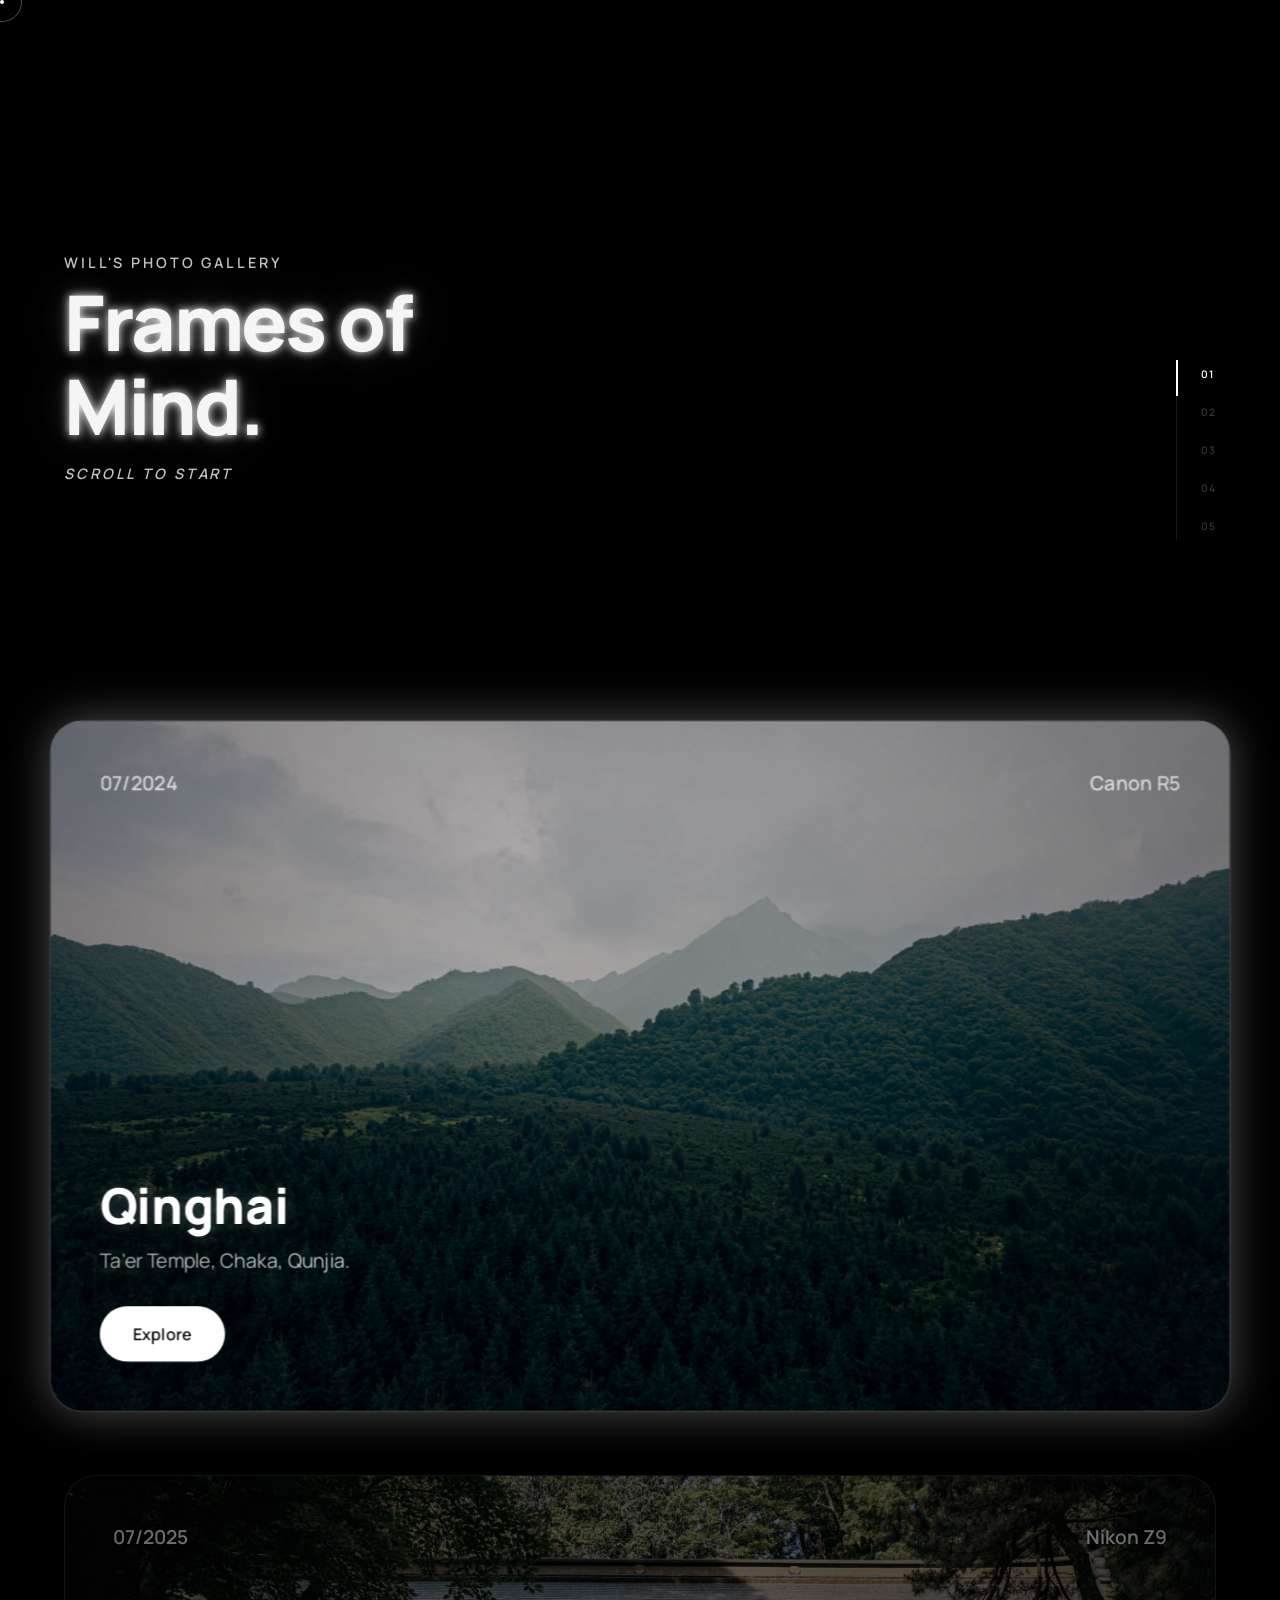
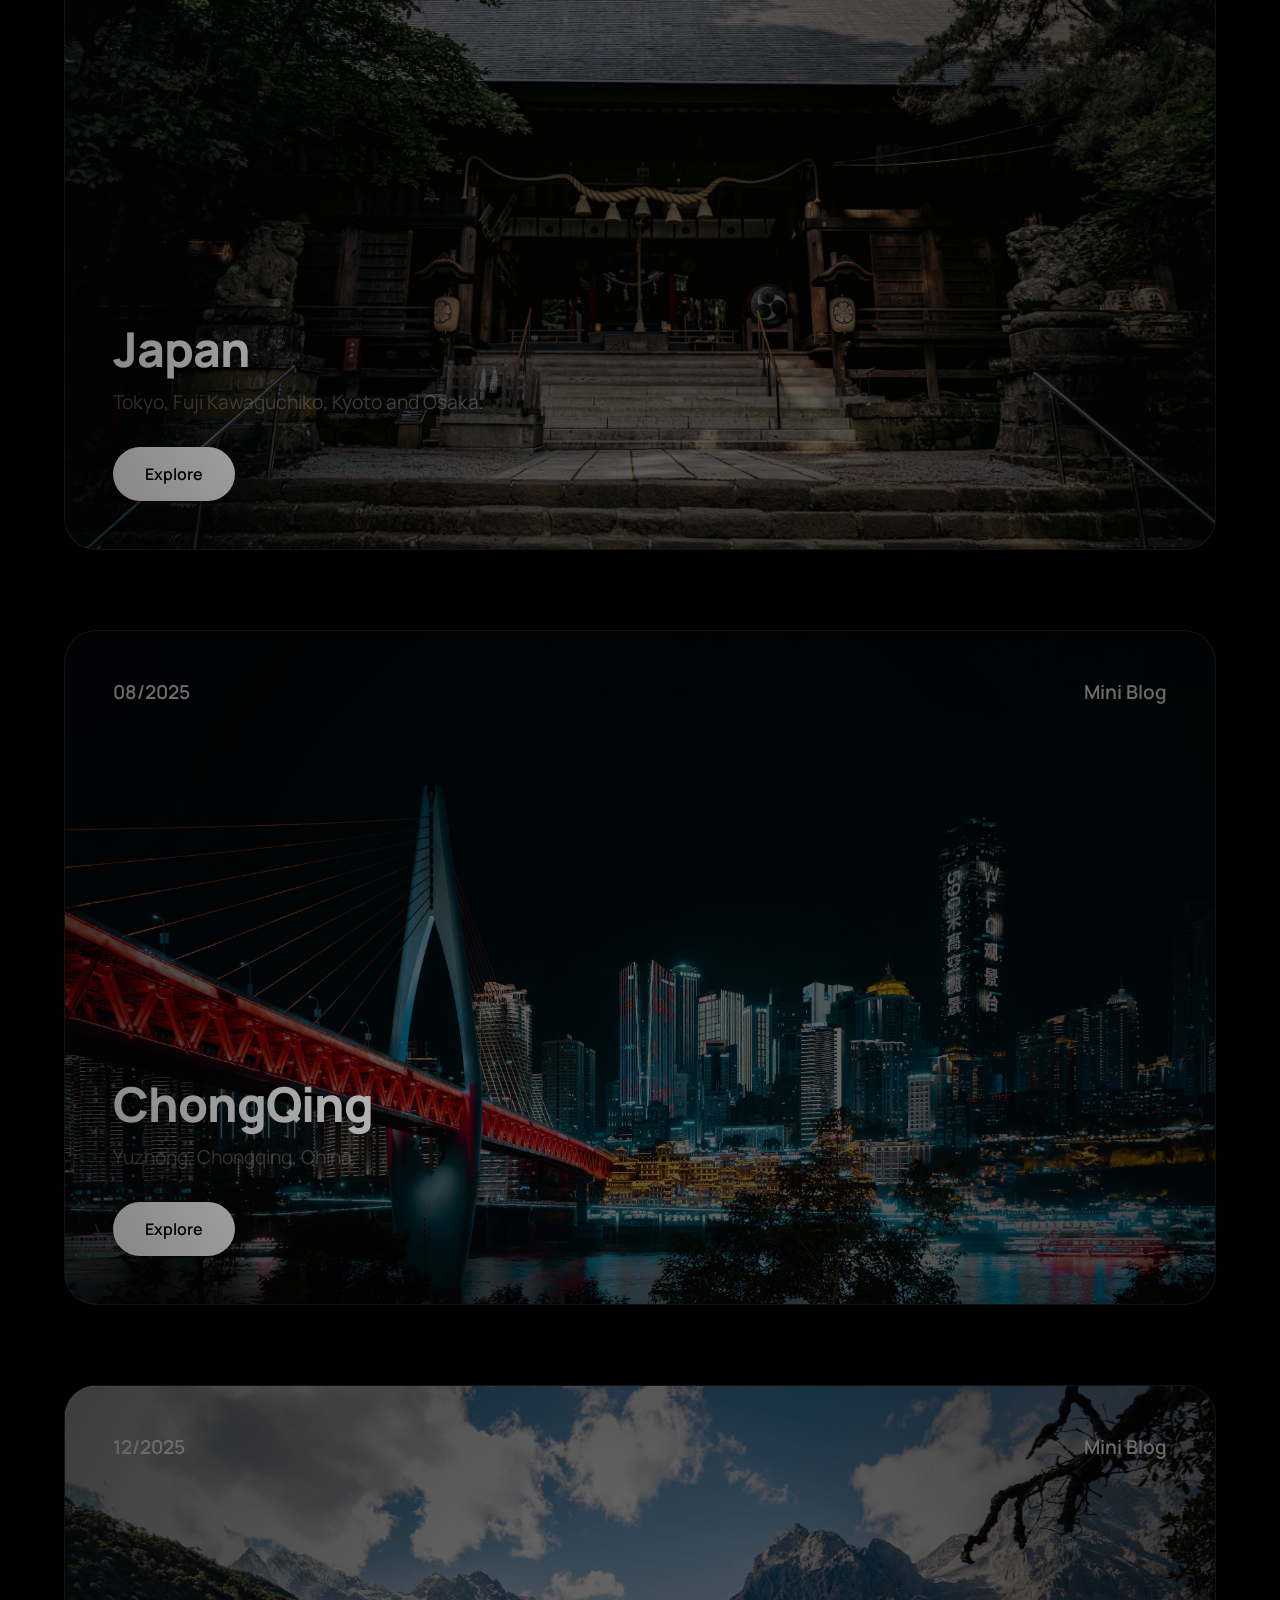
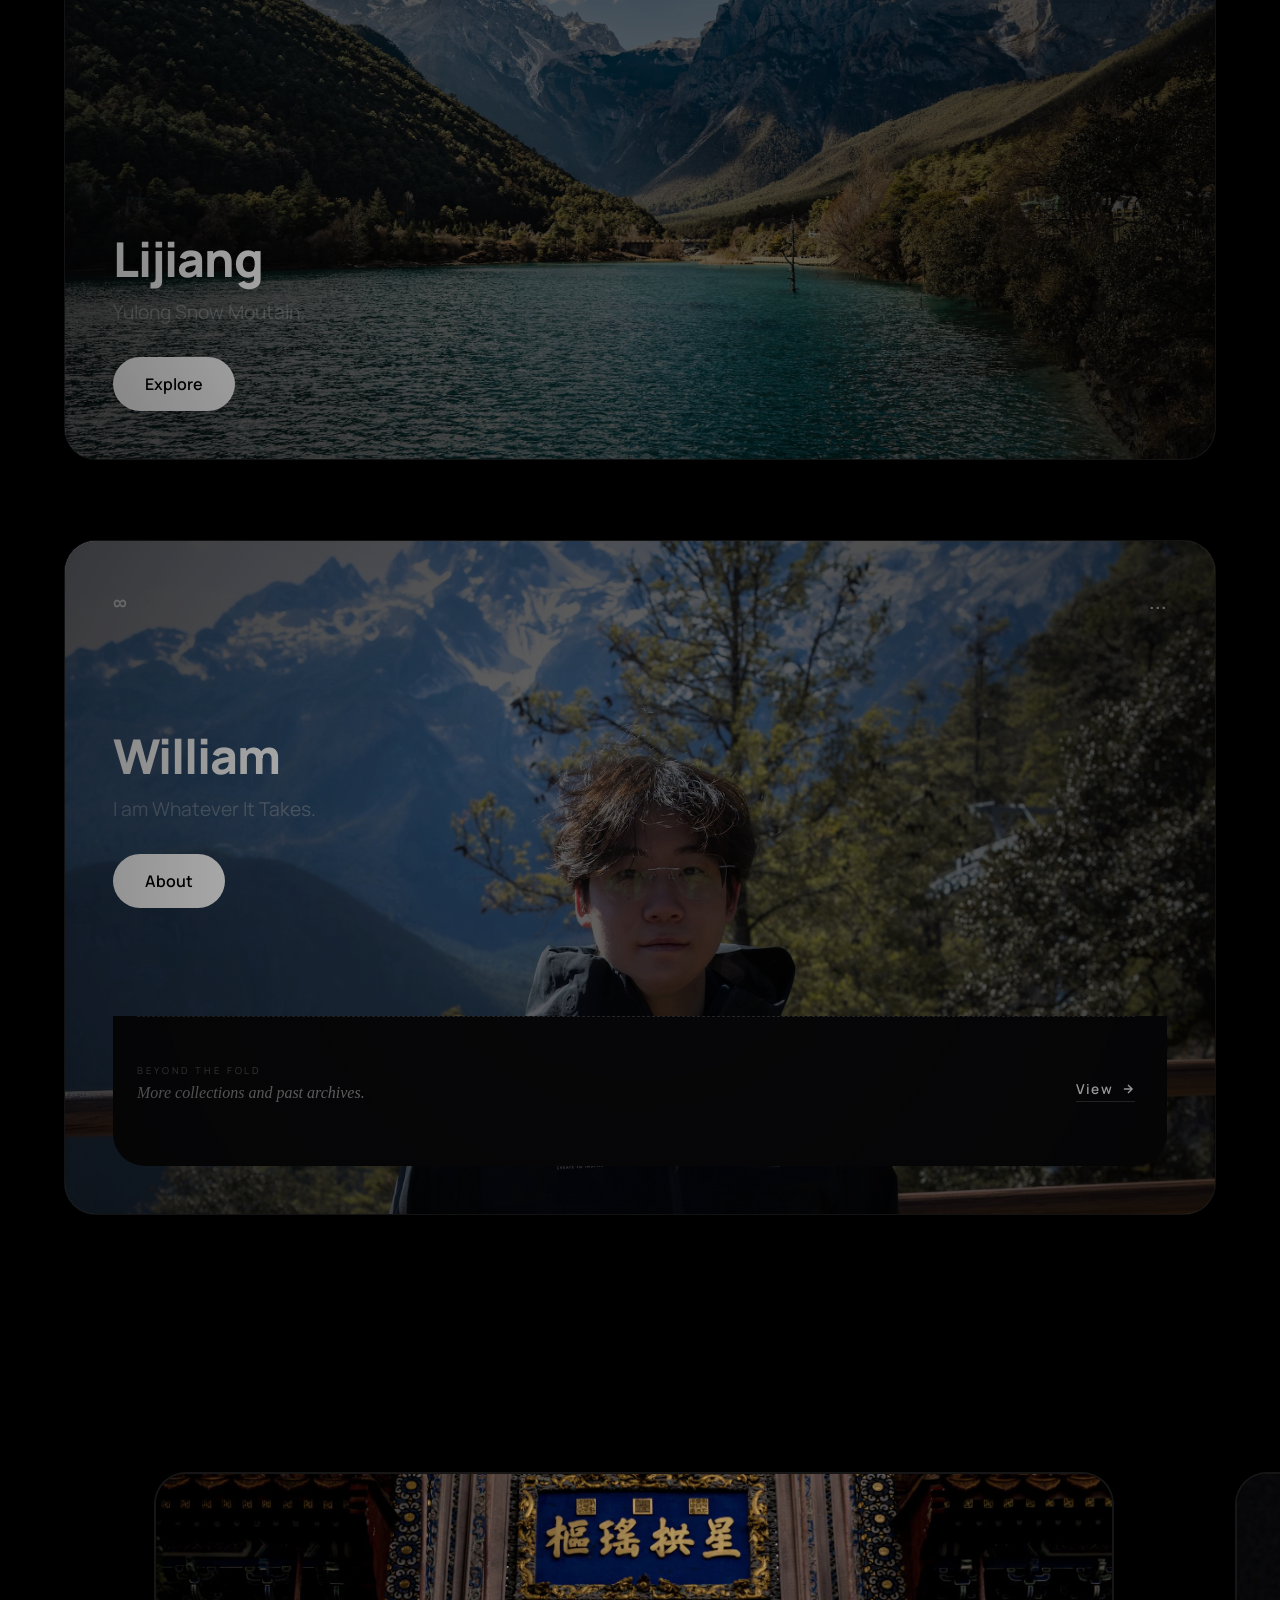
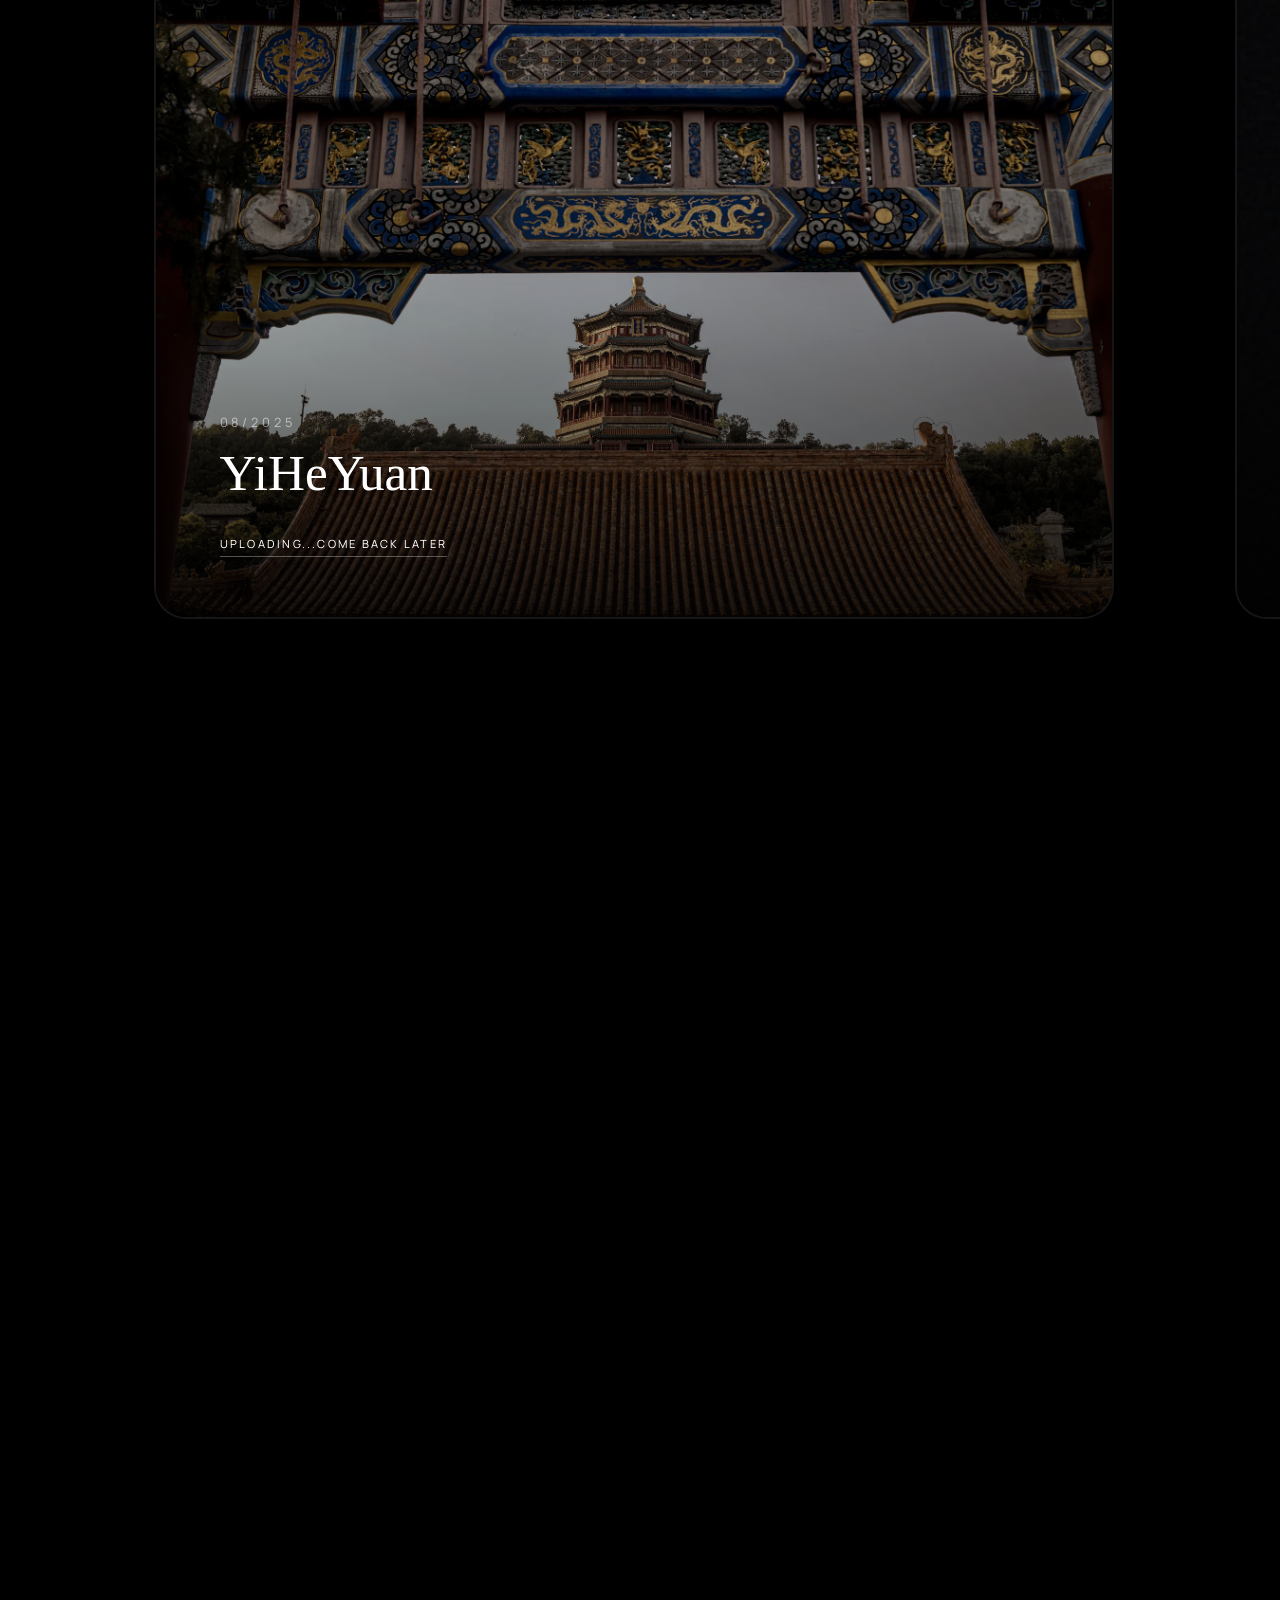
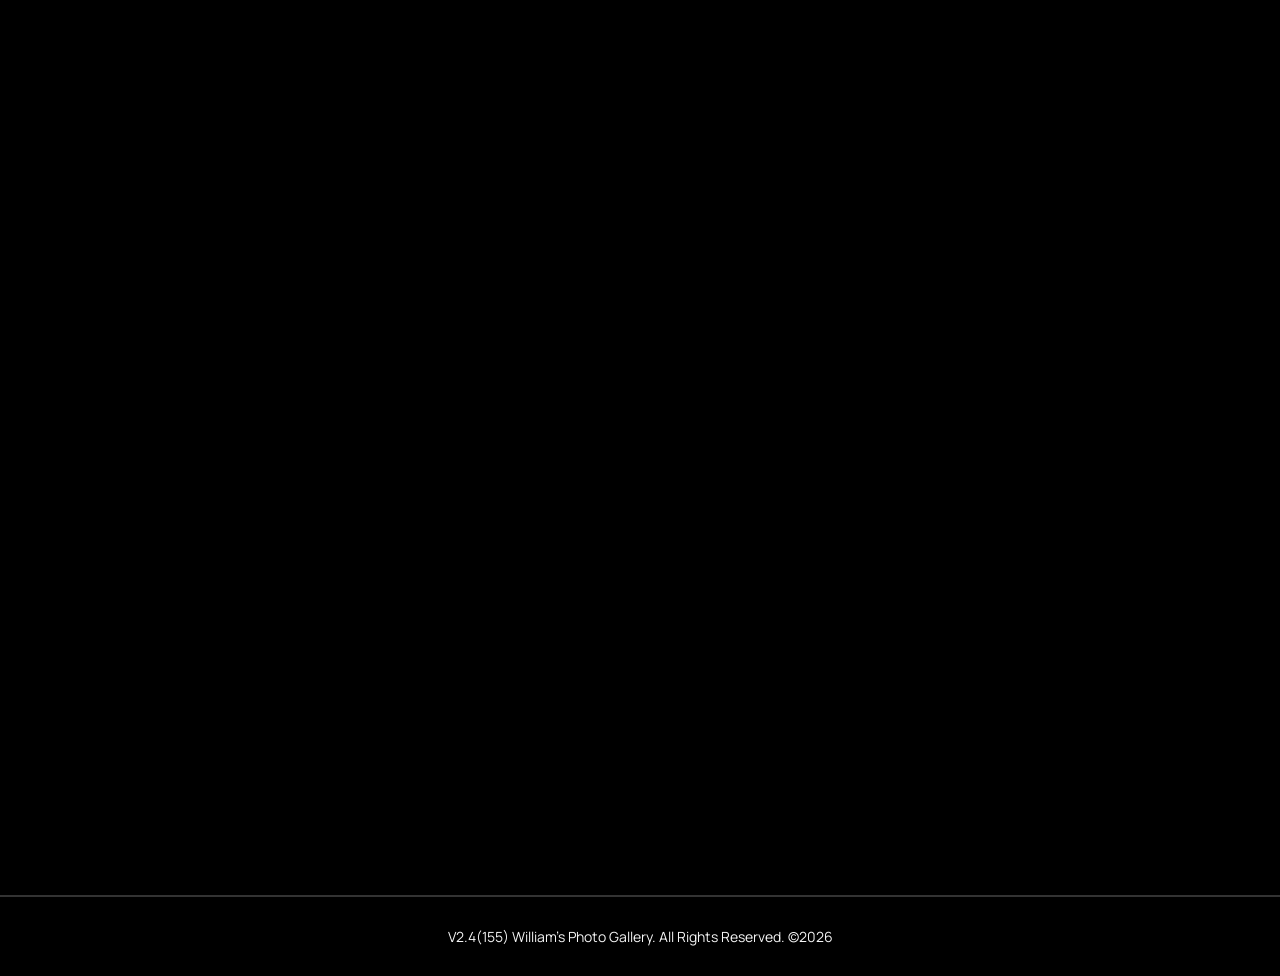
==== index.html @ 959c8edc "bdg" ====
<!DOCTYPE html>
<html lang="en">
<head>
    <meta charset="UTF-8">
    <meta name="viewport" content="width=device-width, initial-scale=1.0">
    <title>William's Gallery</title>
    <link href="https://fonts.googleapis.com/css2?family=Manrope:wght@400;600;800&display=swap" rel="stylesheet">
    <link rel="stylesheet" href="style.css?v=1058">
    <link rel="icon" type="image/png" href="images/favicon.png">
    
    <style>
        /* 默认隐藏幕布，防止老访客看到它闪烁 */
        #loading-overlay { display: none; }
        /* 只有首次访问，才显示幕布并锁定滚动 */
        html.first-visit #loading-overlay { display: flex; }
        html.first-visit body { overflow: hidden; }
    </style>
    <script>
        // 在任何像素渲染前执行
        if (!sessionStorage.getItem('introPlayed')) {
            document.documentElement.classList.add('first-visit');
        }
    </script>
</head>
<body>
    
    <nav class="scroll-compass">
        <div class="compass-line-track">
            <div class="compass-active-bar" id="compass-bar"></div>
        </div>
        <ul class="compass-steps">
            <li class="step-item is-active" data-index="0">01</li>
            <li class="step-item" data-index="1">02</li>
            <li class="step-item" data-index="2">03</li>
            <li class="step-item" data-index="3">04</li>
            <li class="step-item" data-index="4">05</li>
        </ul>
    </nav>

    <div class="cursor-dot" id="cursor-dot"></div>
    <div class="cursor-viewfinder" id="cursor-viewfinder"></div>

    <div class="loading-overlay" id="loading-overlay">
        <div class="loading-text">
            WILL'S PHOTO GALLERY<br>
            <span class="italic-sub">LOADING IMAGINATION</span>
        </div>
    </div>

    <div class="container">
        <header class="hero">
            <p class="tag">Will's Photo Gallery</p>
            <h1>Frames of<br>Mind.</h1>
            <p class="tag1">Scroll To Start</p>
        </header>

        <div class="projects-stack">
            <article class="project-card card-1">
                <div class="card-header">
                    <span class="card-year">07/2024</span>
                    <span class="card-year">Canon R5</span>
                </div>
                <div class="card-content">
                    <h2>Qinghai</h2>
                    <p>Ta'er Temple, Chaka, Qunjia.</p>
                    <a href="qinghai.html" class="btn-view">Explore</a>
                </div>
            </article>

            <article class="project-card card-2">
                <div class="card-header">
                    <span class="card-year">07/2025</span>
                    <span class="card-year">Nikon Z9</span>
                </div>
                <div class="card-content">
                    <h2>Japan</h2>
                    <p>Tokyo, Fuji Kawaguchiko, Kyoto and Osaka.</p>
                    <a href="japan.html" class="btn-view">Explore</a>
                </div>
            </article>

            <article class="project-card card-3">
                <div class="card-header">
                    <span class="card-year">08/2025</span>
                    <span class="card-year">Mini Blog</span>
                </div>
                <div class="card-content">
                    <h2>ChongQing</h2>
                    <p>Yuzhong, Chongqing, China.</p>
                    <a href="chongqing.html" class="btn-view">Explore</a>
                </div>
            </article>

            <article class="project-card card-4">
                <div class="card-header">
                    <span class="card-year">12/2025</span>
                    <span class="card-year">Mini Blog</span>
                </div>
                <div class="card-content">
                    <h2>Lijiang</h2>
                    <p>Yulong Snow Moutain.</p>
                    <a href="yulong.html" class="btn-view">Explore</a>
                </div>
            </article>

            <article class="project-card card-5">
                <div class="card-header">
                    <span class="card-year">∞</span>
                    <span class="card-year">...</span>
                </div>
                <div class="card-content">
                    <h2>William</h2>
                    <p>I am Whatever It Takes.</p>
                    <a href="about.html" class="btn-view">About</a>
                </div>
                <div class="archive-stub">
                    <div class="stub-divider"></div>
                    <div class="stub-body">
                        <div class="stub-info">
                            <span class="stub-tag">BEYOND THE FOLD</span>
                            <p class="stub-text">More collections and past archives.</p>
                        </div>
                             <a href="#horizontal-trigger" 
   class="stub-button" 
   onclick="document.getElementById('horizontal-trigger').scrollIntoView({ behavior: 'smooth' }); return false;">
    View 
    <svg viewBox="0 0 24 24" class="stub-arrow"><path d="M5 12h14m-7-7 7 7-7 7"/></svg>
</a>
                    </div>
                </div>
            </article>






            
        </div>
    </div>


<section class="horizontal-pivot" id="horizontal-trigger">
    <div class="h-sticky-box">
        <div class="h-track" id="h-track">
            <div class="h-item">
    <img src="images/yihe.webp" loading="lazy">
    
    <div class="h-overlay">
        <div class="h-info">
            <p class="h-tag">08/2025</p>
            <h3>YiHeYuan</h3>
            <span class="h-btn">Uploading...Come Back later</span>
        </div>
    </div>
</div>




            
            <div class="h-item">
    <img src="images/con1.webp" loading="lazy">
    
    <div class="h-overlay">
        <div class="h-info">
            <p class="h-tag">Stay Tuned Summer 2026</p>
            <h3>XinJiang</h3>
            <span class="h-btn">To be Continued</span>
        </div>
    </div>
</div>





            </div>
    </div>
</section>
    <footer>
        <p>V2.4(155) William's Photo Gallery. All Rights Reserved. &copy;2026</p>
    </footer>

    <script>
        /**
         * 1. 开屏揭幕逻辑
         */
        function revealGallery() {
            // 只有首次访问才执行揭幕动画
            if (document.documentElement.classList.contains('first-visit')) {
                sessionStorage.setItem('introPlayed', 'true');
                document.documentElement.classList.remove('first-visit');
                
                const overlay = document.getElementById('loading-overlay');
                if (overlay) {
                    overlay.style.opacity = '0';
                    setTimeout(() => {
                        overlay.remove(); // 物理删除，防止遮挡
                    }, 1200);
                }
            }
        }

        window.addEventListener('load', revealGallery);
        setTimeout(revealGallery, 3500); // 保底

        /**
         * 2. 核心滑动逻辑 (卡片激活 + 罗盘同步)
         */
        const cards = document.querySelectorAll('.project-card');
        let ticking = false;

        function updateActiveCard() {
            const triggerLine = window.innerHeight * 0.83; 
            let activeIndex = -1;

            cards.forEach((card, i) => {
                const rect = card.getBoundingClientRect();
                if (rect.top < triggerLine) {
                    activeIndex = i;
                }
            });

            // 更新卡片状态
            cards.forEach((card, index) => {
                if (index === activeIndex) {
                    card.classList.add('is-active');
                } else {
                    card.classList.remove('is-active');
                }
            });

            // 更新罗盘状态
            const bar = document.getElementById('compass-bar');
            const steps = document.querySelectorAll('.step-item');
            if (bar && activeIndex !== -1) {
                bar.style.transform = `translateY(${activeIndex * 36}px)`;
                steps.forEach((step, i) => {
                    step.classList.toggle('is-active', i === activeIndex);
                });
            }
        }

        window.addEventListener('scroll', () => {
            if (!ticking) {
                window.requestAnimationFrame(() => {
                    updateActiveCard();
                    ticking = false;
                });
                ticking = true;
            }
        });

        // 初始执行一次
        updateActiveCard();

        /**
         * 3. 取景器光标阻尼逻辑
         */
        const dot = document.getElementById('cursor-dot');
        const viewfinder = document.getElementById('cursor-viewfinder');
        let mouseX = 0, mouseY = 0;
        let dotX = 0, dotY = 0;
        let vX = 0, vY = 0;

        window.addEventListener('mousemove', (e) => {
            mouseX = e.clientX;
            mouseY = e.clientY;

            const target = e.target;
            const isHover = target.closest('a') || target.closest('button') || target.closest('.project-card');
            viewfinder.classList.toggle('is-hovering', !!isHover);
        });

        function animateCursor() {
            dotX += (mouseX - dotX) * 0.2;
            dotY += (mouseY - dotY) * 0.2;
            dot.style.transform = `translate(${dotX}px, ${dotY}px)`;

            vX += (mouseX - vX) * 0.1;
            vY += (mouseY - vY) * 0.1;
            viewfinder.style.transform = `translate(${vX}px, ${vY}px) translate(-50%, -50%)`;

            requestAnimationFrame(animateCursor);
        }
        animateCursor();
    </script>
    <script>
const track = document.getElementById('h-track');
const trigger = document.getElementById('horizontal-trigger');

// ==========================================
// 1. 电脑端：力学分流 (0.8 阻尼)
// ==========================================
window.addEventListener('wheel', (e) => {
    // 自动检测意图：如果用户已经在横划触控板，JS 不干预
    if (Math.abs(e.deltaX) > Math.abs(e.deltaY)) return;

    const rect = trigger.getBoundingClientRect();
    // 只有当横滚区进入视口顶端时才开始接管
    if (rect.top <= 0 && rect.bottom >= window.innerHeight) {
        
        const isAtEnd = track.scrollLeft + track.clientWidth >= track.scrollWidth - 10;
        const isAtStart = track.scrollLeft <= 10;

        if ((e.deltaY > 0 && !isAtEnd) || (e.deltaY < 0 && !isAtStart)) {
            // 🔒 锁死垂直，借力横移
            e.preventDefault();
            track.scrollLeft += e.deltaY * 0.8;
        }
    }
}, { passive: false });

// ==========================================
// 2. 手机端：青海 Delta 逻辑 (1:1 增量)
// ==========================================
let startY = 0;

window.addEventListener('touchstart', (e) => {
    // 只要在这一屏触摸，就记录起点
    if (trigger.contains(e.target)) {
        startY = e.touches[0].clientY;
    }
}, { passive: true });

window.addEventListener('touchmove', (e) => {
    const rect = trigger.getBoundingClientRect();

    // 🎯 手机端模糊判定：进入 sticky 区域
    if (rect.top <= 10 && rect.bottom >= window.innerHeight) {
        const currentY = e.touches[0].clientY;
        const diffY = startY - currentY;
        
        const isAtEnd = track.scrollLeft + track.clientWidth >= track.scrollWidth - 10;
        const isAtStart = track.scrollLeft <= 10;

        // 如果图片还没划完
        if ((diffY > 0 && !isAtEnd) || (diffY < 0 && !isAtStart)) {
            // 🛑 核心拦截：不让它跳到 footer
            if (e.cancelable) e.preventDefault();
            
            // 借用垂直位移
            track.scrollLeft += diffY * 1.5; 
            startY = currentY; 
        }
    }
}, { passive: false });

</script>
    <script src="transition.js"></script>
</body>
</html>
---- style.css ----
/* Welcome :) Mobile adaptive formatting technology @Dia  */


:root {
    --bg-color: #000000;       
    --text-main: #f5f5f5;      
    --text-muted: #c2c2c2;     
    --card-bg-1: #0a0a0a;      
    --card-bg-2: #242424;      
    --card-bg-3: #2e2e2e;      
}

/* --- 顶级画廊 Loading 仪式感 --- */

/* 加载期间锁死滚动条，防止盲摇 */
body.is-loading {
    overflow: hidden;
}

.loading-overlay {
    position: fixed;
    top: 0; 
    left: 0; 
    width: 100vw; 
    height: 100vh;
    background-color: #030305; /* 极其压抑深邃的黑 */
    z-index: 9999; /* 保证它盖住网站的所有东西 */
    display: flex; 
    justify-content: center; 
    align-items: center;
    /* 核心灵魂：极其平滑的贝塞尔曲线滑出动画 */
    transition: transform 1.2s cubic-bezier(0.77, 0, 0.175, 1);
}

/* 触发滑开状态 */
.loading-overlay.slide-up {
    transform: translateY(-100%);
}

.loading-text {
    font-family: 'Manrope', sans-serif;
    font-size: 1.5rem; /* 极致的克制 */
    letter-spacing: 0.4em;
    color: rgba(255, 255, 255, 0.4);
    text-align: center;
    line-height: 2.5;
    /* 微弱的呼吸感，告诉用户网页没死机 */
    animation: textPulse 2s infinite alternate ease-in-out;
}

/* 用 Playfair Display 增加一丝文学气质 */
.loading-text .italic-sub {
    font-family: 'Playfair Display', serif;
    font-style: italic;
    color: rgba(255, 255, 255, 0.7);
    letter-spacing: 0.2em;
}

@keyframes textPulse {
    0% { opacity: 0.5; }
    100% { opacity: 1; }
}







h2 {

    hyphens: auto;          
    overflow-wrap: break-word;
}
* {
    margin: 0;
    padding: 0;
    box-sizing: border-box;
}

img {
    display: block; 
    width: 100%;
    height: auto;
}   

body {
    font-family: 'Manrope', sans-serif;
    background-color: var(--bg-color);
    color: var(--text-main);
    -webkit-font-smoothing: antialiased;
     margin: 0;
    padding: 0;
}

/* ---  --- */
.container {
    max-width: 1300px;
    margin: 0 auto;
    padding: 0 5%;
}

/* --- (Hero) --- */
.hero {
    min-height: 80vh;
    display: flex;
    flex-direction: column;
    justify-content: center;
}

.hero p.tag {
    color: var(--text-muted);
    text-transform: uppercase;
    letter-spacing: 0.2em;
    font-size: 0.9rem;
    margin-bottom: 0.5rem;
    margin-top: 1rem;
    font-weight: 600;
}

.hero p.tag1 {
    color: var(--text-muted);
    text-transform: uppercase;
    letter-spacing: 0.2em;
    font-size: 0.9rem;
    margin-bottom: 0.0rem;
    margin-top: 1rem;
    font-weight: 600;
    font-style: italic;
}
.hero h1 {
    font-size: clamp(3rem, 6vw, 6rem); /* biggy font */
    font-weight: 800;
    line-height: 1.1;
    letter-spacing: -0.03em;
    max-width: 800px;
    /* 核心：多层光晕叠加 */
    text-shadow: 
        0 0 10px rgba(255, 255, 255, 4), /* 核心柔化 */
        0 0 30px rgba(255, 255, 255, 0.2),  /* 中层扩散 */
        0 0 60px rgba(255, 255, 255, 0.1); /* 远端微光 */
        
    /* 配合平滑的过渡效果 */
    transition: text-shadow 0.8s ease;
}
/* 定义呼吸动画 */
@keyframes sloganGlow {
    0%, 100% {
        text-shadow: 
            0 0 10px rgba(255, 255, 255, 0.15),
            0 0 30px rgba(255, 255, 255, 0.1);
    }
    50% {
        text-shadow: 
            0 0 15px rgba(255, 255, 255, 0.62), /* 稍微变亮 */
            0 0 45px rgba(255, 255, 255, 0.45),
            0 0 70px rgba(255, 255, 255, 0.22);
    }
}

/* 应用到 slogan 上 */
.hero h1 {
    animation: sloganGlow 5.2s infinite ease-in-out;
}
/* --- (The Stacking Cards) --- */
.projects-stack {
    padding-bottom: 20vh; 
    position: relative;
    z-index: 1;
    display: flex;
    flex-direction: column;
    gap: 80px; /* 滚动前卡片之间的间距 */
}

.project-card {
    /* 核心 CSS 魔法：吸顶效果 */
    position: sticky;
    transition: filter 0.7s ease, box-shadow 0.7s ease, transform 1s ease;
    filter: brightness(0.8);
    height: 75vh;
    border-radius: 32px;
    padding: 3rem;
    display: flex;
    flex-direction: column;
    justify-content: space-between;
    border: 1.5px solid rgba(230, 230, 230, 0.1);
    box-shadow: 0 -20px 40px rgba(0, 0, 0, 0.6);
    transform-origin: top center;
    overflow: hidden;
    background-size: cover;
    background-position: center;
}

.project-card.is-active { /* :active 是为了兼容手机端的手指点按 */
    /* 🎯 亮度提升 20%，让底部的暗调照片和文字瞬间通透 */
    filter: brightness(1.4); 
    box-shadow: 0 0 45px rgba(255, 255, 255, 0.3);
    transform: scale(1.025); /* 微微放大，推向用户 */
     /* 确保亮起的卡片光晕不会被上面的卡片挡住 */
}
/* cards */
.card-1 { 
    
    
    top: 10vh; 
    background-color: var(--card-bg-1); 
    z-index: 1;
    background-image: linear-gradient(rgba(0,0,0,0.5), rgba(0,0,0,0.5)), 
    url('images/qinghai1.webp');
    background-size:cover;
    
    background-repeat:no-repeat;
    transform:translateZ(0);
    background-clip:padding-box;
    overflow: hidden;
}
.card-2 { 
    top: calc(10vh + 30px); 
    background-color: var(--card-bg-2); 
    z-index: 2; 
     background-image: linear-gradient(rgba(0,0,0,0.5), rgba(0,0,0,0.5)), 
    url('images/japan1.webp');
    background-size:cover;
    background-repeat:no-repeat;
    transform:translateZ(0);
    background-clip:padding-box;
    overflow: hidden;
}
.card-3 { 
    top: calc(10vh + 60px); 
    background-color: var(--card-bg-3); 
    z-index: 3; 
    background-image: linear-gradient(rgba(0,0,0,0.5), rgba(0,0,0,0.5)), 
    url('images/chongqing1.webp');
     background-size:cover;
    background-repeat:no-repeat;
    transform:translateZ(0);
    background-clip:padding-box;
    overflow: hidden;
}
.card-4 { 
    top: calc(10vh + 90px); 
    background-color: var(--card-bg-3); 
    z-index: 4; 
    background-image: linear-gradient(rgba(0,0,0,0.5), rgba(0,0,0,0.5)), 
    url('images/lijiang1.webp');
     background-size:cover;
    background-repeat:no-repeat;
    transform:translateZ(0);
    background-clip:padding-box;
    overflow: hidden;
}
.card-5 { 
    top: calc(10vh + 120px); /*everycard+30px!!!!!!!!!!!!!!!!!*/
    background-color: var(--card-bg-3); 
    z-index: 5; 
    background-image: linear-gradient(rgba(0,0,0,0.5), rgba(0,0,0,0.5)), 
    url('images/me.webp');
     background-size:cover;
    background-repeat:no-repeat;
    transform:translateZ(0);
    background-clip:padding-box;
    overflow: hidden;
    display: flex;
    flex-direction: column;
    justify-content: space-between;
}
/* --- 全站胶片噪点 (Grain Overlay) --- */
body::before {
    content: "";
    position: fixed;
    top: 0; left: 0;
    width: 100vw; height: 100vh;
    /* 指向一张极细微的噪点图，或者用 SVG 滤镜生成 */
    background: url('https://grainy-gradients.vercel.app/noise.svg');
    opacity: 0.04; /* 极度克制，似有还无 */
    pointer-events: none;
    z-index: 99999;
    mix-blend-mode: overlay;
}

/* --- 卡片光学暗角 (Vignette) --- */
.project-card::after {
    content: "";
    position: absolute;
    top: 0; left: 0;
    width: 100%; height: 100%;
    background: radial-gradient(circle at center, transparent 30%, rgba(3, 3, 5, 0.4) 100%);
    pointer-events: none;
    z-index: 2;
    transition: opacity 0.8s ease;
}

/* 仅在卡片激活时，暗角微微加深，产生“聚焦”感 */
.project-card.is-active::after {
    opacity: 0.7;
}
/* --- innner cards --- */
.card-header {
    display: flex;
    justify-content: space-between;
    align-items: center;
}

.card-year {
    font-size: 1.2rem;
    font-weight: 600;
    color: var(--text-muted);
}

 /* --- 视差图层配置 (修正版) --- */
.project-card .card-content h2 {
    will-change: transform, letter-spacing;
    /* 🚨 删掉了 transform，绝不能让 CSS 干扰 JS 的高频滚动渲染 */
    transition: letter-spacing 1.2s cubic-bezier(0.2, 0.8, 0.2, 1), 
                opacity 0.8s ease; 
}

.project-card.is-active .card-content h2 {
    letter-spacing: 0em; 
    opacity: 1;
    text-shadow: 0 0 15px rgba(255, 255, 255, 0.2); 
}

.project-card .card-content p {
    /* 🚨 同样删掉 transform 的 transition */
    transition: opacity 0.8s ease;
    opacity: 0.4;
    will-change: transform;
}

.project-card.is-active .card-content p {
    opacity: 0.8;
}
.card-content h2 {
    font-size: 3rem;
    font-weight: 800;
    letter-spacing: -0.02em;
    margin-bottom: 0.5rem;
}

.card-content p {
    font-size: 1.2rem;
    color: var(--text-muted);
    max-width: 500px;
}


.btn-view {
    display: inline-block;
    margin-top: 2rem;
    padding: 1rem 2rem;
    border-radius: 50px;
    background: #fff;
    color: #000;
    text-decoration: none;
    font-weight: 600;
    transition: transform 0.3s ease;
}

.project-card:hover .btn-view {
    transform: translateX(15px);
}

footer {
    text-align: center;
    padding: 30px;
    border-top: 2px solid #333;
    color: var(--accent-color);
    font-size: 14px;
}

/* --- mobile --- */
@media (max-width: 768px) {
    /* 1. 缩小卡片内边距：上下留 2rem，左右留 1.5rem，给文字释放横向空间 */
    .project-card {
        padding: 2rem 1.5rem; 
    }

    /* 2. 动态缩小卡片标题：使用 clamp 函数让字体在 2.5rem 到 3.5rem 之间丝滑缩放@Gemini */
    .card-content h2 {
        font-size: clamp(2.5rem, 12vw, 3.5rem); 
        line-height: 1.1;
        word-break: break-word; 
    }

    
    .card-year {
        font-size: 1rem;
    }

    /* 4. 首屏的 Hero 大字也跟着收缩一下，保持整体比例和谐 */
    .hero h1 {
        font-size: clamp(2.5rem, 10vw, 4rem);
    }
}
/* --- Archive Stub Aesthetics --- */
/* --- Archive Stub: The Hospitality Exit --- */
/* style.css */

/* 1. 确保父卡片允许内容溢出并作为定位基准 */
/* style.css */

/* 1. 确保父卡片允许内容溢出并作为定位基准 */
.project-card.card-5 {
    display: flex;
    flex-direction: column;
    justify-content: space-between;
    /* 假设你的主卡片圆角是 30px，这里需要一致 */
    border-radius: 32px; 
    overflow: hidden; /* 裁剪内容以符合圆角 */
}

/* 2. Archive Stub 的样式重构 */
.archive-stub {
    width: 100%;
    height: 150px; /* 进一步压缩高度，确保它像一个小备注 */
    background-color: #08080a; /* 比卡片稍浅或稍深一点，制造层次感 */
    padding: 0 2rem 1.5rem 1.5rem;
    box-sizing: border-box;
    /* 💡 圆角设定：保持与主卡片底部一致 */
    border-bottom-left-radius: 32px;
    border-bottom-right-radius: 32px;
}

/* 3. 模拟机票虚线：不再使用 border-top，使用一个独立的 div 更有质感 */
.stub-divider {
    width: 100%;
    height: 1px;
    padding-top: 1rem;
    margin-bottom: 1.5rem;
    border-top: 1px dashed rgba(255, 255, 255, 0.15);
}

.stub-body {
    display: flex;
    justify-content: space-between;
    align-items: flex-end;
}

.stub-tag {
    font-family: 'Manrope', sans-serif;
    font-size: 0.6rem;
    letter-spacing: 0.3em;
    color: rgba(255, 255, 255, 0.3);
}

.stub-text {
    font-family: 'Playfair Display', serif;
    font-style: italic;
    font-size: 1rem;
    color: #888;
    margin: 0.3rem 0 0 0;
}

.stub-button {
    text-decoration: none;
    color: #fff;
    font-size: 0.85rem;
    letter-spacing: 0.1em;
    font-weight: 600;
    display: flex;
    align-items: center;
    gap: 0.5rem;
    border-bottom: 1px solid rgba(255, 255, 255, 0.2);
    padding-bottom: 0.2rem;
    transition: all 0.3s ease;
    
}
html {
    scroll-behavior: smooth;
}
.stub-button:hover {
    gap: 1rem;
    border-bottom-color: #fff;
}

.stub-arrow {
    width: 14px;
    height: 14px;
    fill: none;
    stroke: currentColor;
    stroke-width: 2.5;
}
/* 移动端优化 */
@media (max-width: 768px) {
    .archive-stub {
        height: 20vh;
        margin-top: -5vh;
    }
    .stub-inner {
        flex-direction: column;
        align-items: flex-start;
        gap: 1.5rem;
    }
}

/* --- 罗盘：侧边指示器 --- */
.scroll-compass {
    position: fixed;
    right: 4rem;
    top: 50%;
    transform: translateY(-50%);
    z-index: 100;
    display: flex;
    align-items: center;
    gap: 1.5rem;
}

.compass-line-track {
    width: 1px;
    height: 180px;
    background: rgba(255, 255, 255, 0.1);
    position: relative;
}

.compass-active-bar {
    position: absolute;
    top: 0;
    left: 0;
    width: 2px;
    height: 36px; /* 180 / 5 */
    background: #fff;
    transition: transform 0.6s cubic-bezier(0.2, 0.8, 0.2, 1);
}

.compass-steps {
    list-style: none;
    padding: 0;
    margin: 0;
    display: flex;
    flex-direction: column;
    gap: 24px;
}

.step-item {
    font-family: 'Manrope', sans-serif;
    font-size: 0.65rem;
    font-weight: 600;
    letter-spacing: 0.1em;
    color: rgba(255, 255, 255, 0.2);
    transition: color 0.4s ease;
}

.step-item.is-active {
    color: #fff;
}

/* --- 光标：自定义取景器 --- */
body {
    cursor: none; /* 全局隐藏原生光标 */
}
/* 确保所有卡片里的文字区块具有纯粹的块级物理属性 */
.project-card .card-content h2,
.project-card .card-content p {
    display: block;
    margin: 0; /* 消除 margin 塌陷带来的干扰 */
}

/* 根据你之前的排版，如果去掉 margin 让 p 贴得太近，可以用 padding 顶开 */
.project-card .card-content p {
    padding-top: 0.5rem; 
}
/* 所有的交互元素都要加这个类，或者在 JS 中全局处理 */
a, button, .project-card {
    cursor: none;
}

.cursor-dot {
    width: 4px;
    height: 4px;
    background: #fff;
    border-radius: 100%;
    position: fixed;
    top: 0; left: 0;
    pointer-events: none;
    z-index: 9999;
}

.cursor-viewfinder {
    width: 40px;
    height: 40px;
    border: 1px solid rgba(255, 255, 255, 0.3);
    border-radius: 50%;
    position: fixed;
    top: 2px; left: 2px;
    pointer-events: none;
    z-index: 9998;
    transform: translate(-50%, -50%);
    transition: width 0.3s ease, height 0.3s ease, border 0.3s ease;
}

/* 悬停状态下的取景器变大且合焦 */
.cursor-viewfinder.is-hovering {
    width: 55px;
    height: 55px;
    border: 2px solid rgba(255, 255, 255, 0.8);
    background: rgba(146, 146, 146, 0.25);
}

/* 适配移动端：关闭自定义光标 */
@media (max-width: 768px) {
    body { cursor: auto; }
    .cursor-dot, .cursor-viewfinder, .scroll-compass { display: none; }
}



@media (max-width: 768px) {
    /* 将罗盘改造成底部的水平进度条 */
    .scroll-compass {
        right: 0; 
        top: auto; 
        bottom: 0; 
        left: 0;
        width: 100vw;
        height: auto; /* 高度自适应 */
        transform: none;
        flex-direction: row;
        justify-content: space-between;
        /* 关键1：加入底部安全区适配，防止被 iPhone 小黑条挡住 */
        padding: 1rem 10% calc(1rem + env(safe-area-inset-bottom)) 10%; 
        /* 增加一层黑色渐变底色，确保数字在划过白色照片时依然清晰 */
        background: linear-gradient(to top, rgba(3,3,5,0.95) 20%, transparent);
        z-index: 100; /* 确保不被卡片盖住 */
    }

    .compass-line-track {
        display: none; /* 砍掉垂直线 */
    }

    .compass-steps {
        flex-direction: row; /* 数字横向展开 */
        width: 100%;
        justify-content: space-between;
        gap: 0;
    }

    .step-item {
        font-size: 0.65rem;
        opacity: 0.4;
        transition: all 0.3s ease;
    }
    
    .step-item.is-active {
        opacity: 1;
        /* 手机端的高亮表现为文字变白，并稍微上浮 */
        transform: translateY(-3px);
    }

    /* 手机端必须关闭自定义光标，防止误触和卡顿 */
    .cursor-dot, .cursor-viewfinder {
        display: none !important;
    }
    body {
        cursor: auto !important;
    }
}

/* 垂直区：确保高度足够让 5 张卡片叠完 */
.vertical-wrap {
    position: relative;
    height: 450vh; /* 这里的倍数决定了 5 张卡片停留的总时长 */
}

/* 横向转轴区：作为新的一层出现 */
.horizontal-pivot {
    position: relative;
    height: 300vh; /* 滚动 4 屏的距离来划完横向卡片 */
    background: #000;
    z-index: 100; /* 确保它能盖在/推走前面的内容 */
}

.h-sticky-box {
    position: sticky;
    top: 0;
    height: 100vh;
    width: 100vw;
    overflow: hidden;
    display: flex;
    align-items: center;
}

.h-track {
    display: flex;
    gap: 9.5vw;
    padding: 0 12vw;
    width: 100vw; /* 🎯 必须有固定宽度 */
    
    /* 🎯 核心修复：开启原生横向滚动权限，但隐藏滚动条 */
    overflow-x: auto; 
    -webkit-overflow-scrolling: touch; /* 保证手机端顺滑 */
    scrollbar-width: none; /* Firefox 隐藏滚动条 */
}

/* --- 🎯 修复：横向卡片内容集成 --- */

.h-item {
    flex-shrink: 0;
    width: 75vw; /* 电脑端宽度 */
    height: 83vh;
    position: relative; /* 必须为 relative，让内部文字绝对定位 */
    overflow: hidden;
    background: #000;
    border-radius: 32px;
    box-shadow: 0 0 45px rgba(255, 255, 255, 0.0);
    filter: brightness(1.05); 
    border: 2px solid rgba(207, 207, 207, 0.1);
    background-repeat:no-repeat;
    transform:translateZ(0);
    background-clip:padding-box;
}
.h-item img {
    width: 100%;
    /* 🎯 关键 1：高度必须设为 100%，跟随卡片高度变化 */
    height: 100%; 
    
    /* 🎯 关键 2：确保图片不被拉伸变形，而是裁切填充 */
    object-fit: cover; 
    
    /* 消除图片底部的微小空隙（行内元素遗留问题） */
    display: block; 
}

/* 遮罩层：从下往上的渐变，确保白字清晰 */
.h-overlay {
    position: absolute;
    top: 0;
    left: 0;
    width: 100%;
    height: 100%;
    background: linear-gradient(to top, rgba(0,0,0,0.8) 0%, rgba(0,0,0,0.2) 50%, transparent 100%);
    display: flex;
    align-items: flex-end; /* 文字靠底部对齐 */
    padding: 4rem; /* 留出呼吸感边距 */
    box-sizing: border-box;
    
}

.h-info {
    width: 100%;
}

/* 标签文字（类似卡片顶部的 25Q2） */
.h-tag {
    font-family: 'Manrope', sans-serif;
    font-size: 0.8rem;
    letter-spacing: 0.3em;
    color: rgba(255, 255, 255, 0.5);
    margin-bottom: 1rem;
    text-transform: uppercase;
}

/* 核心标题：变大，使用 Playfair Display */
.h-info h3 {
    font-family: 'Playfair Display', serif;
    font-size: clamp(2.5rem, 4vw, 4.5rem); /* 响应式字体大小 */
    font-weight: 400;
    color: #fff;
    margin-bottom: 2rem;
    line-height: 1;
}

/* 伪按钮（装饰用或实际链接） */
.h-btn {
    font-size: 0.7rem;
    letter-spacing: 0.2em;
    text-transform: uppercase;
    border-bottom: 1px solid rgba(255, 255, 255, 0.3);
    padding-bottom: 5px;
    color: #fff;
}

/* 手机端适配：按照你的要求，卡片变窄，文字缩小 */
@media (max-width: 768px) {
    .h-item {
        width: 105vw; /* 稍微窄一点，露下一张 */
        height: 75vh;
    }
    .h-overlay {
        position: absolute;
        top: 0;
        left: 0;
        width: 100%;
        height: 100%;
        padding: 2.5rem 1.5rem; /* 手机端边距调小点 */
        display: flex;
        align-items: flex-end;
        background: linear-gradient(to top, rgba(0,0,0,0.85) 0%, transparent 60%);
    }
    .h-info h3 {
        font-size: 2.2rem; /* 调整标题大小，确保不换行太多次 */
        margin-bottom: 1rem;
    }
    .h-item img {
        position: absolute;
        top: 0;
        left: 0;
        width: 100%;    /* 宽度撑满 */
        height: 100%;   /* 高度撑满 */
        
        /* 🎯 这行是灵魂：裁切多余部分，保证图片不变形且填满容器 */
        object-fit: cover;
    .h-tag {
        font-size: 0.6rem;
    }
}
}
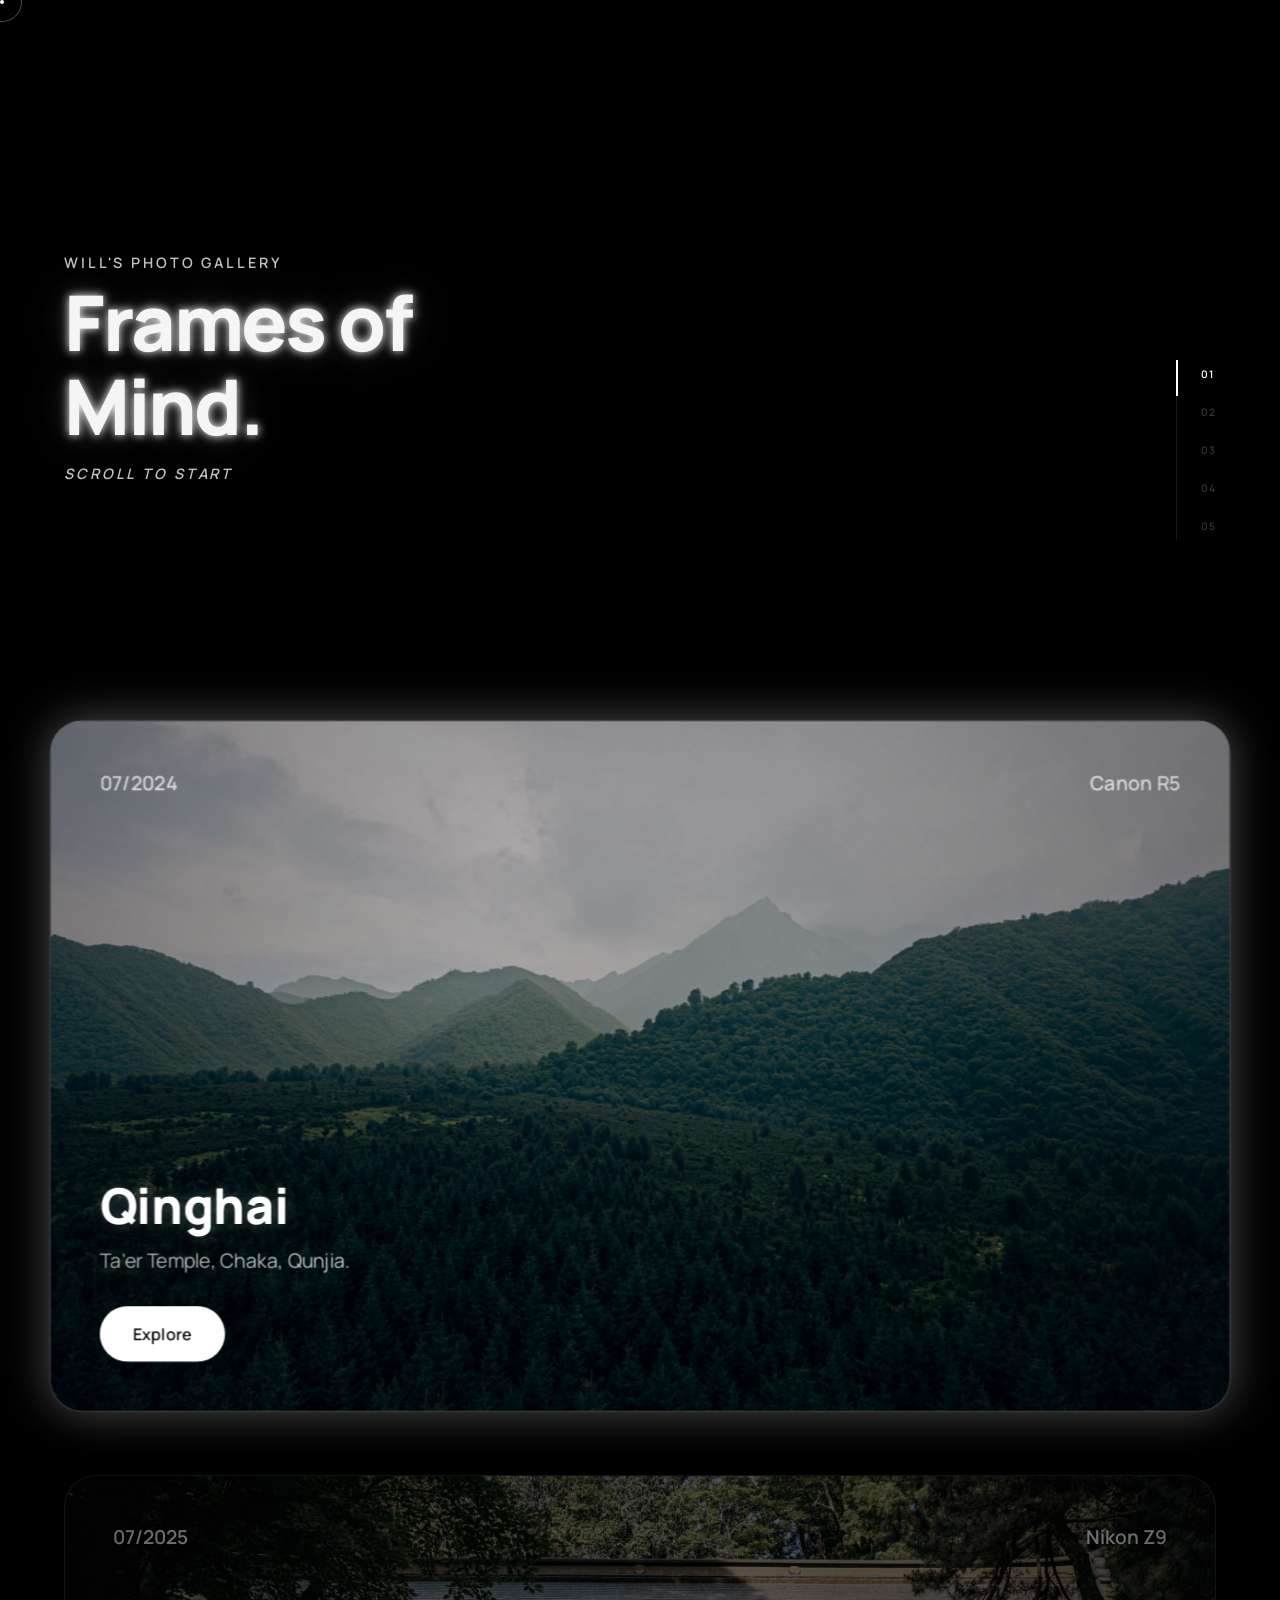
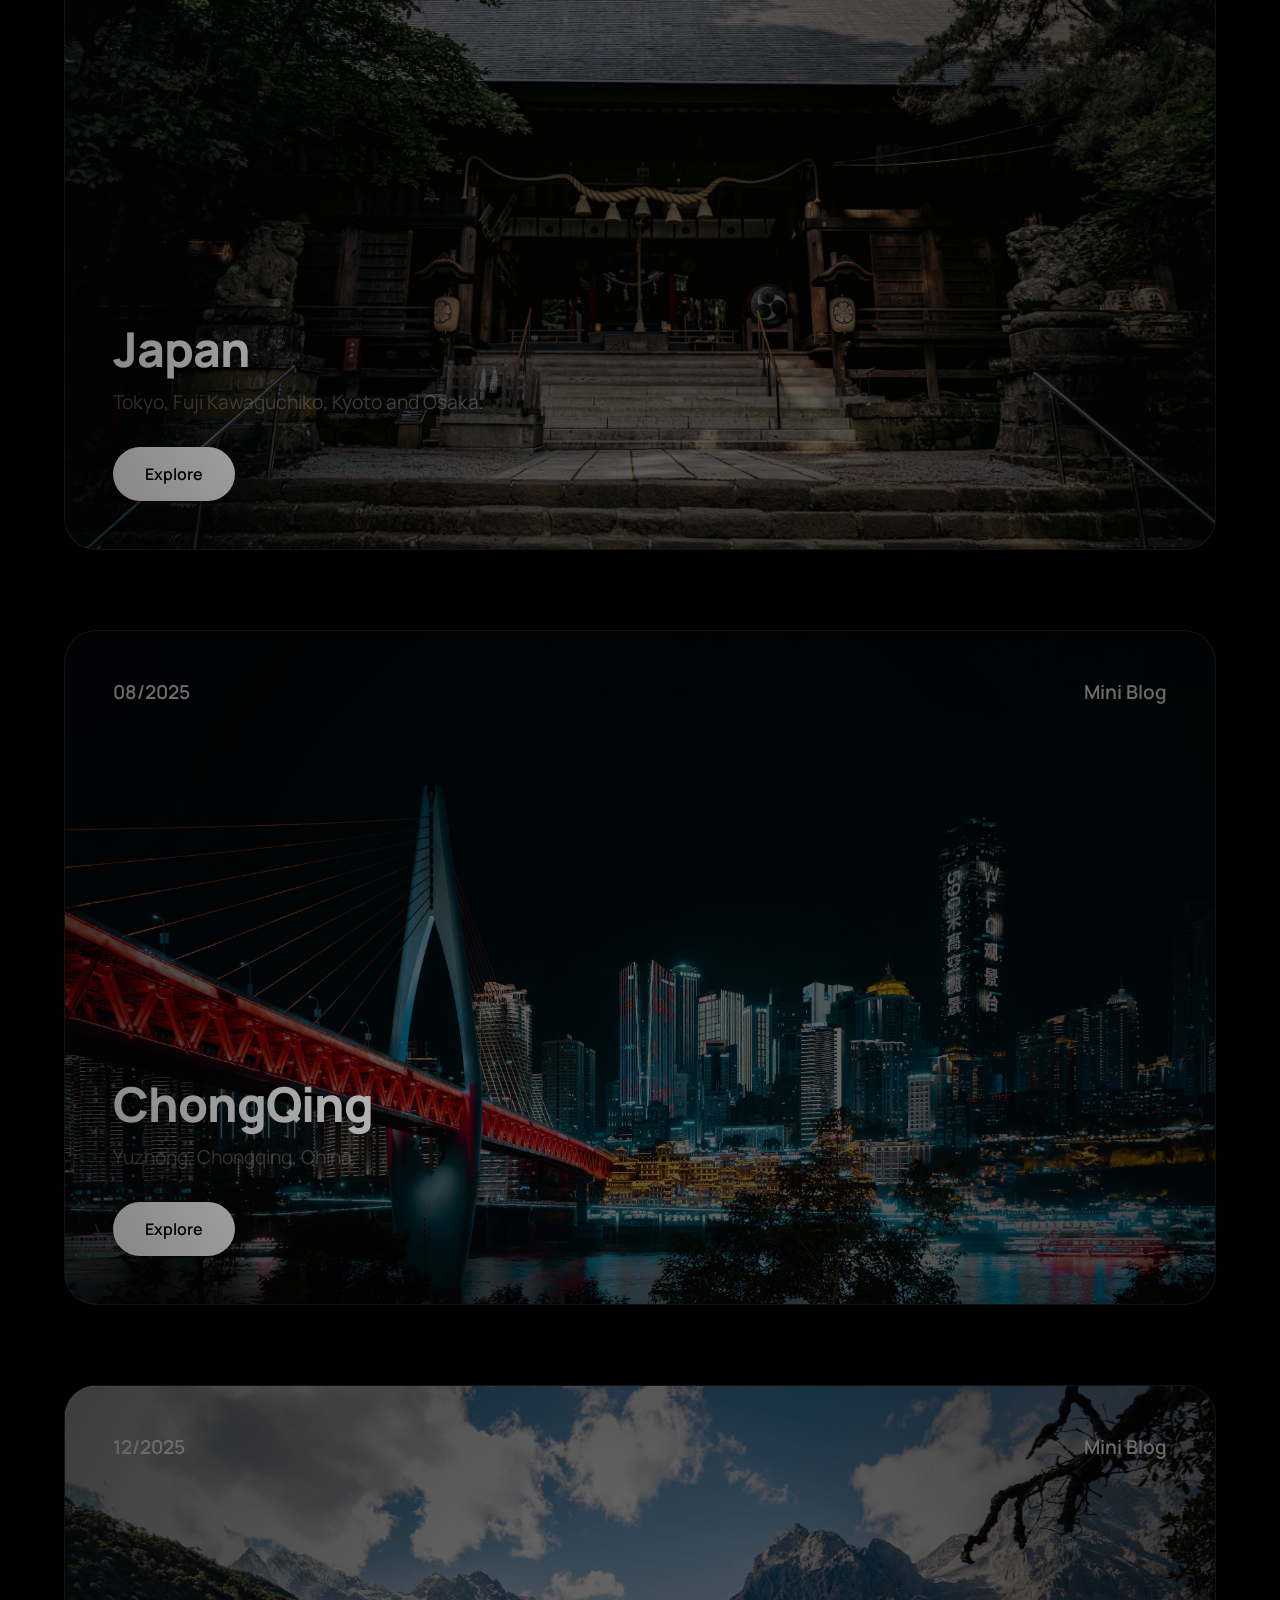
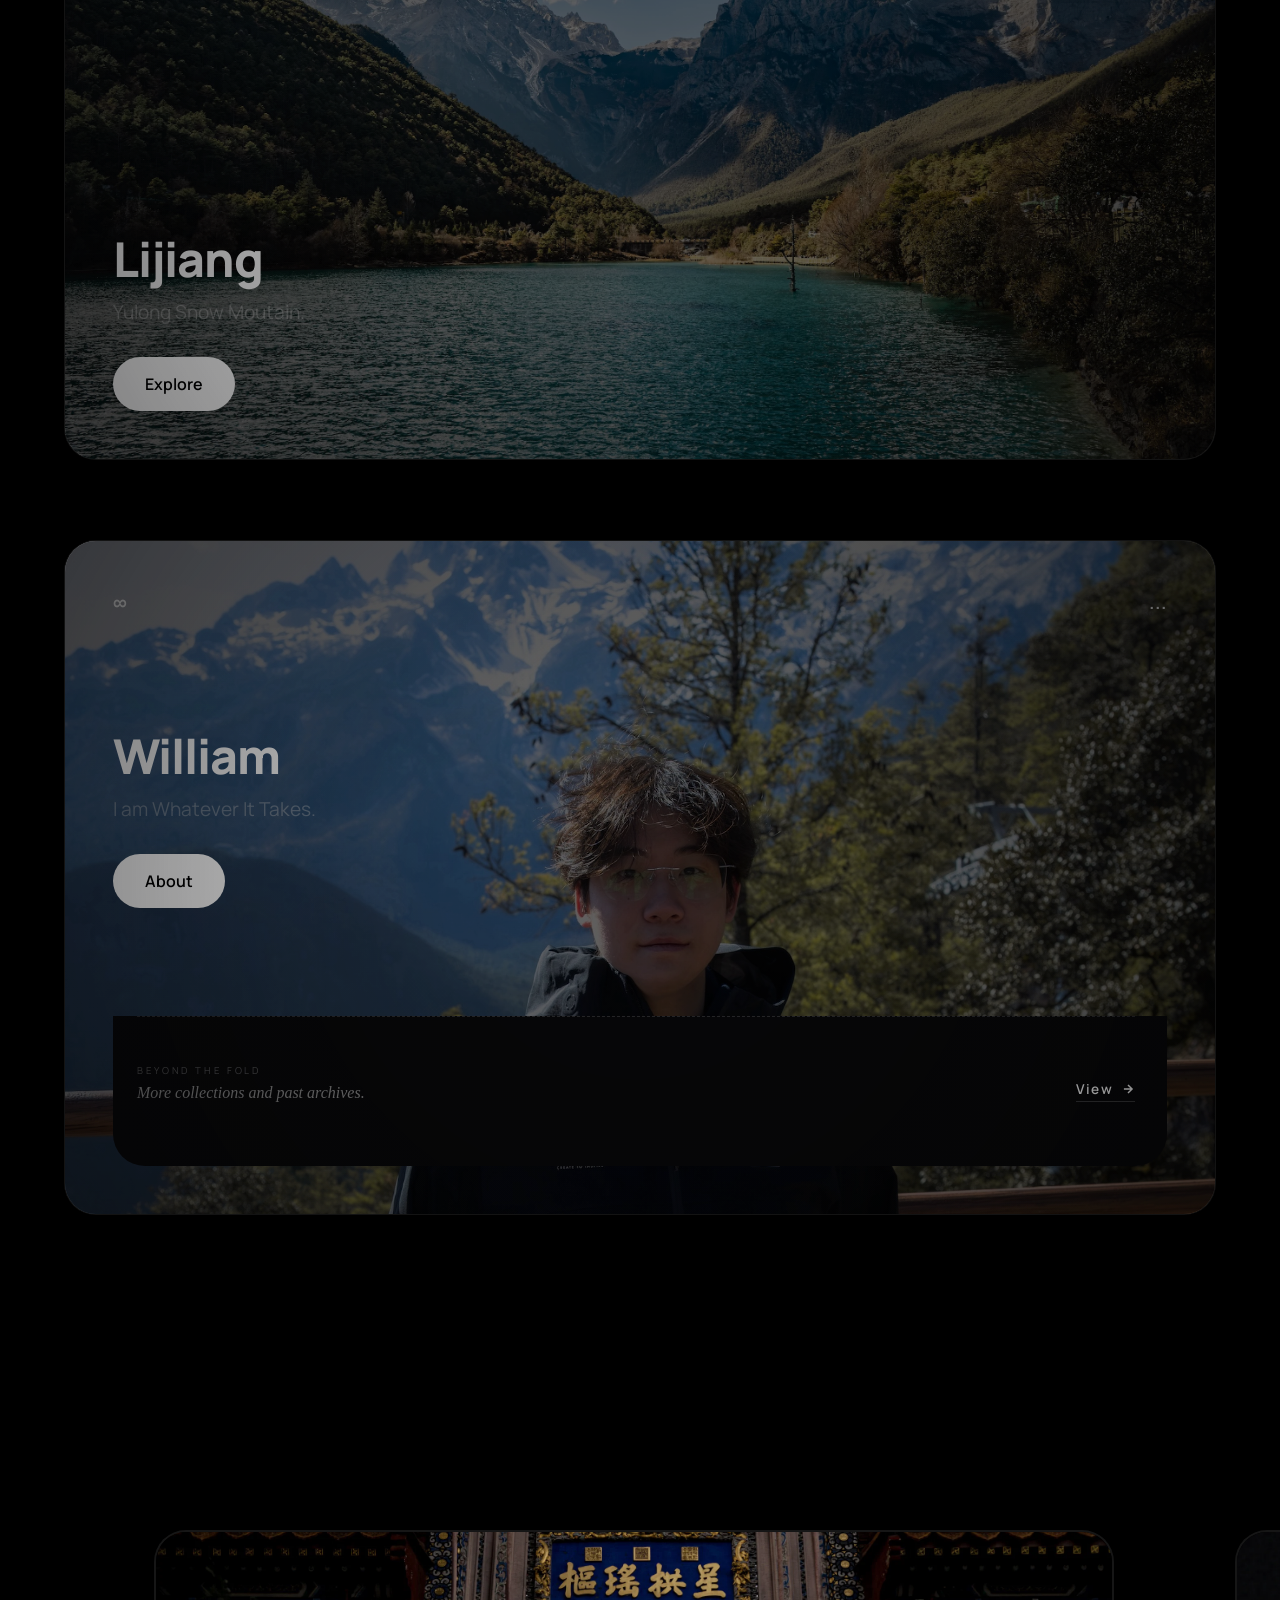
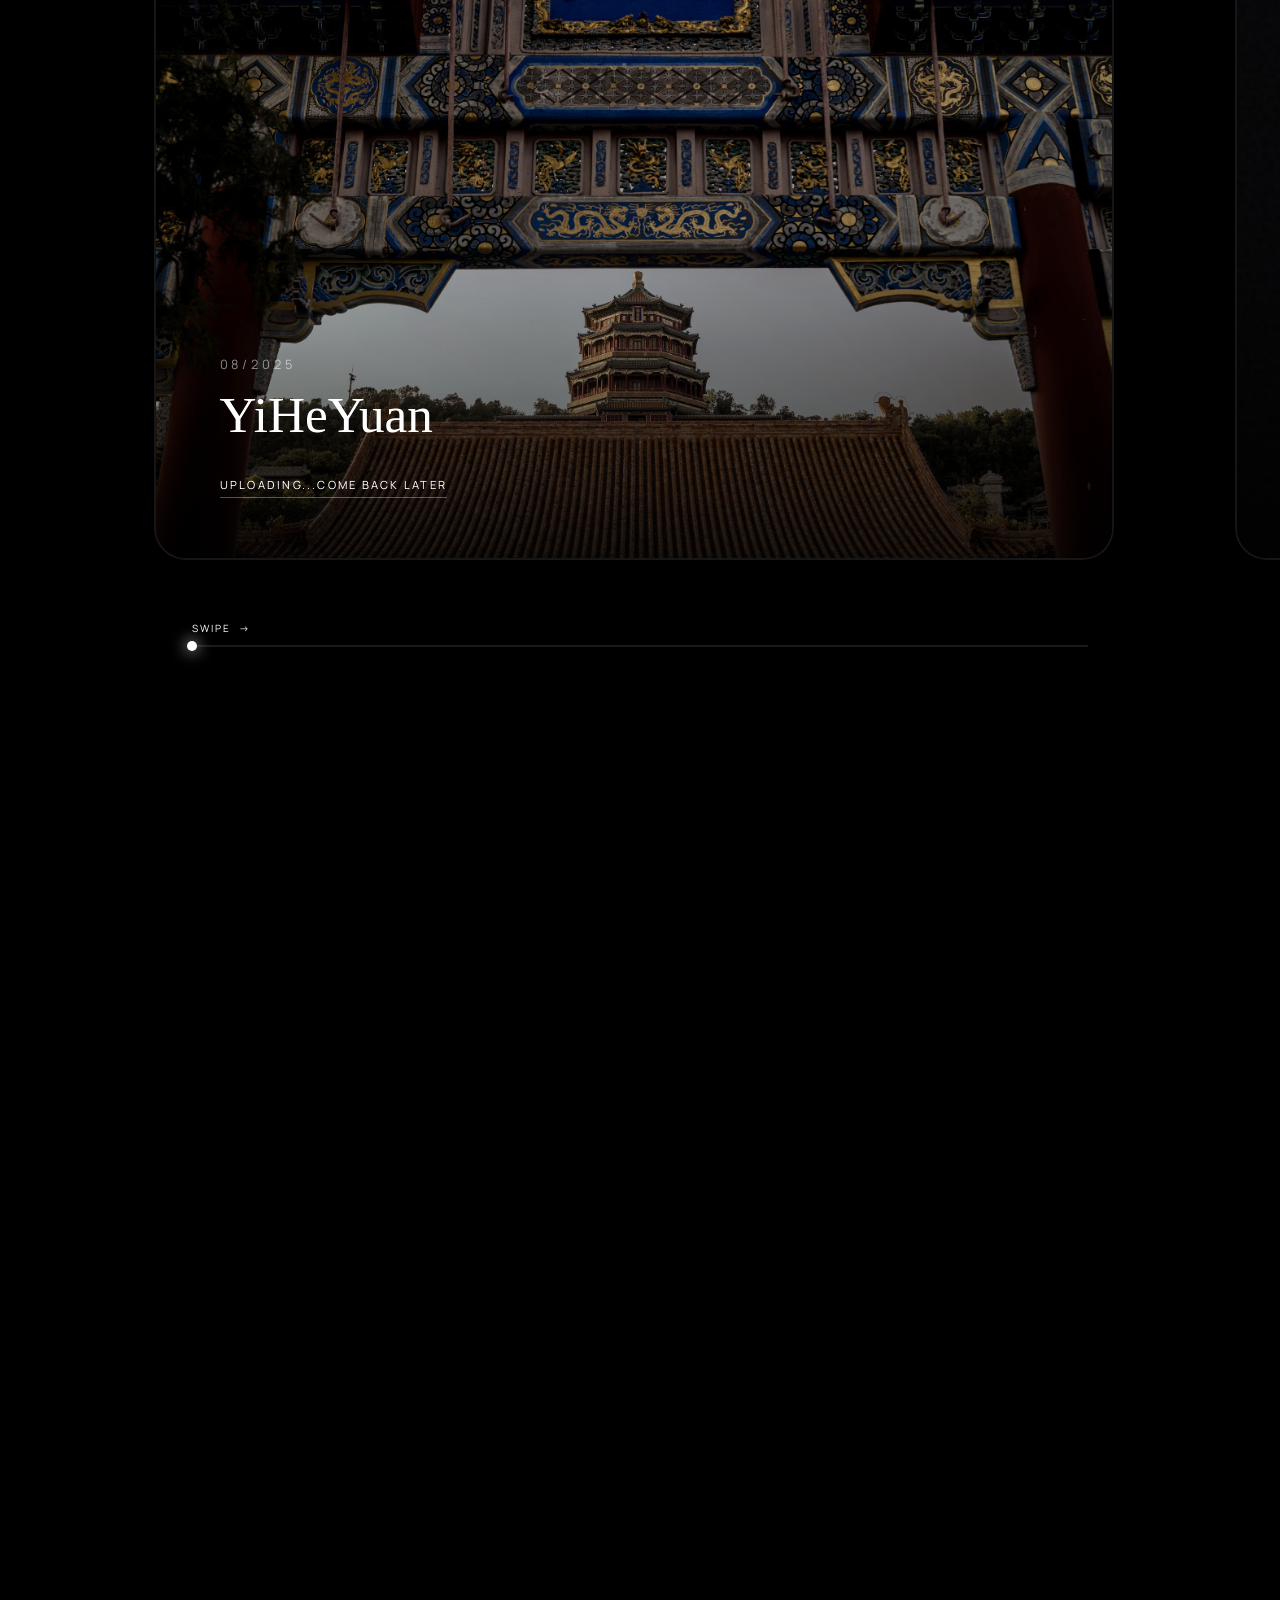
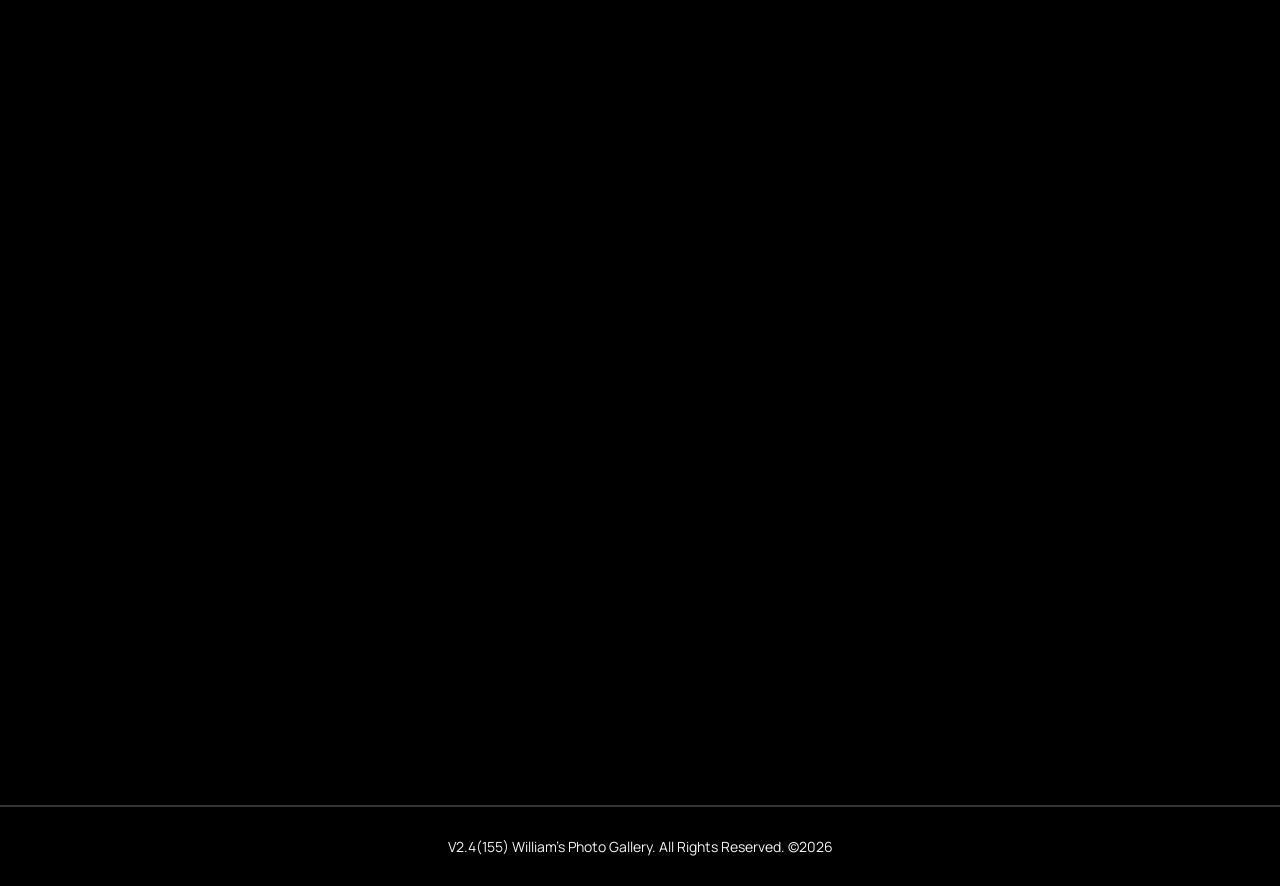
==== commit 041a02dd: "comprimise" ====
--- a/index.html
+++ b/index.html
@@ -144,9 +144,8 @@
     <div class="h-sticky-box">
         <div class="h-track" id="h-track">
             <div class="h-item">
-    <img src="images/yihe.webp" loading="lazy">
-    
-    <div class="h-overlay">
+               <img src="images/yihe.webp" loading="lazy">
+                     <div class="h-overlay">
         <div class="h-info">
             <p class="h-tag">08/2025</p>
             <h3>YiHeYuan</h3>
@@ -154,8 +153,6 @@
         </div>
     </div>
 </div>
-
-
 
 
             
@@ -168,16 +165,26 @@
             <h3>XinJiang</h3>
             <span class="h-btn">To be Continued</span>
         </div>
+
+
+
     </div>
 </div>
-
-
-
-
-
-            </div>
+<div class="h-progress-container" id="h-progress-area">
+    <div class="h-scroll-hint" id="h-scroll-hint">
+        <span>SWIPE</span> <span class="arrow-jump">→</span>
+    </div>
+    
+    <div class="h-progress-track">
+        <div class="h-progress-bar" id="h-progress-bar"></div>
+    </div>
+</div>
+ </div>
     </div>
 </section>
+
+
+
     <footer>
         <p>V2.4(155) William's Photo Gallery. All Rights Reserved. &copy;2026</p>
     </footer>
@@ -289,64 +296,100 @@
     <script>
 const track = document.getElementById('h-track');
 const trigger = document.getElementById('horizontal-trigger');
-
-// ==========================================
-// 1. 电脑端：力学分流 (0.8 阻尼)
-// ==========================================
+const progressBar = document.getElementById('h-progress-bar');
+const progressArea = document.getElementById('h-progress-area');
+const scrollHint = document.getElementById('h-scroll-hint');
+
+let isDragging = false;
+
+// --- 🎯 A. 进度同步与引导消失 ---
+track.addEventListener('scroll', () => {
+    if (!isDragging) { // 拖拽时不由 scroll 事件更新，防止冲突
+        const maxScroll = track.scrollWidth - track.clientWidth;
+        const ratio = track.scrollLeft / maxScroll;
+        progressBar.style.width = `${ratio * 100}%`;
+    }
+
+    if (track.scrollLeft > 50 && scrollHint) {
+        scrollHint.style.opacity = '0';
+    }
+});
+
+// --- 🎯 B. 拖拽逻辑引擎 (复活点) ---
+const performDrag = (clientX) => {
+    const rect = progressArea.getBoundingClientRect();
+    let ratio = (clientX - rect.left) / rect.width;
+    ratio = Math.max(0, Math.min(1, ratio));
+    
+    const maxScroll = track.scrollWidth - track.clientWidth;
+    track.scrollLeft = ratio * maxScroll;
+    progressBar.style.width = `${ratio * 100}%`;
+};
+
+// 鼠标处理
+progressArea.addEventListener('mousedown', (e) => {
+    isDragging = true;
+    performDrag(e.clientX);
+});
+
+// 触摸处理
+progressArea.addEventListener('touchstart', (e) => {
+    isDragging = true;
+    performDrag(e.touches[0].clientX);
+}, { passive: false });
+
+// 全局监听移动，确保手指划出进度条也能继续拖
+window.addEventListener('mousemove', (e) => { if (isDragging) performDrag(e.clientX); });
+window.addEventListener('touchmove', (e) => { 
+    if (isDragging) {
+        performDrag(e.touches[0].clientX);
+        if (e.cancelable) e.preventDefault(); // 拖拽时锁死屏幕
+    }
+}, { passive: false });
+
+window.addEventListener('mouseup', () => isDragging = false);
+window.addEventListener('touchend', () => isDragging = false);
+
+
+// --- 🎯 C. 电脑端滚轮转横移 ---
 window.addEventListener('wheel', (e) => {
-    // 自动检测意图：如果用户已经在横划触控板，JS 不干预
-    if (Math.abs(e.deltaX) > Math.abs(e.deltaY)) return;
-
-    const rect = trigger.getBoundingClientRect();
-    // 只有当横滚区进入视口顶端时才开始接管
-    if (rect.top <= 0 && rect.bottom >= window.innerHeight) {
-        
-        const isAtEnd = track.scrollLeft + track.clientWidth >= track.scrollWidth - 10;
-        const isAtStart = track.scrollLeft <= 10;
-
-        if ((e.deltaY > 0 && !isAtEnd) || (e.deltaY < 0 && !isAtStart)) {
-            // 🔒 锁死垂直，借力横移
-            e.preventDefault();
-            track.scrollLeft += e.deltaY * 0.8;
+    if (window.innerWidth > 768) {
+        const rect = trigger.getBoundingClientRect();
+        if (rect.top <= 0 && rect.bottom >= window.innerHeight) {
+            const maxScroll = track.scrollWidth - track.clientWidth;
+            const isAtEnd = track.scrollLeft >= maxScroll - 10;
+            const isAtStart = track.scrollLeft <= 10;
+
+            if ((e.deltaY > 0 && !isAtEnd) || (e.deltaY < 0 && !isAtStart)) {
+                e.preventDefault();
+                track.scrollLeft += e.deltaY * 0.8;
+            }
         }
     }
 }, { passive: false });
 
-// ==========================================
-// 2. 手机端：青海 Delta 逻辑 (1:1 增量)
-// ==========================================
-let startY = 0;
-
-window.addEventListener('touchstart', (e) => {
-    // 只要在这一屏触摸，就记录起点
-    if (trigger.contains(e.target)) {
-        startY = e.touches[0].clientY;
-    }
-}, { passive: true });
+
+// --- 🎯 D. 手机端垂直锁死 ---
+let lastY = 0;
+window.addEventListener('touchstart', (e) => { lastY = e.touches[0].clientY; }, { passive: true });
 
 window.addEventListener('touchmove', (e) => {
-    const rect = trigger.getBoundingClientRect();
-
-    // 🎯 手机端模糊判定：进入 sticky 区域
-    if (rect.top <= 10 && rect.bottom >= window.innerHeight) {
-        const currentY = e.touches[0].clientY;
-        const diffY = startY - currentY;
-        
-        const isAtEnd = track.scrollLeft + track.clientWidth >= track.scrollWidth - 10;
-        const isAtStart = track.scrollLeft <= 10;
-
-        // 如果图片还没划完
-        if ((diffY > 0 && !isAtEnd) || (diffY < 0 && !isAtStart)) {
-            // 🛑 核心拦截：不让它跳到 footer
-            if (e.cancelable) e.preventDefault();
+    if (window.innerWidth <= 768 && !isDragging) { // 拖拽时不触发此逻辑
+        const rect = trigger.getBoundingClientRect();
+        if (rect.top <= 10 && rect.bottom >= window.innerHeight) {
+            const diffY = lastY - e.touches[0].clientY;
+            const maxScroll = track.scrollWidth - track.clientWidth;
             
-            // 借用垂直位移
-            track.scrollLeft += diffY * 1.5; 
-            startY = currentY; 
+            const isAtEnd = track.scrollLeft >= maxScroll - 5;
+            const isAtStart = track.scrollLeft <= 5;
+
+            if ((diffY > 0 && !isAtEnd) || (diffY < 0 && !isAtStart)) {
+                if (e.cancelable) e.preventDefault();
+            }
         }
     }
 }, { passive: false });
-
+// 进度条点击/拖拽逻辑保持不变...
 </script>
     <script src="transition.js"></script>
 </body>
--- a/style.css
+++ b/style.css
@@ -661,13 +661,13 @@
 /* 垂直区：确保高度足够让 5 张卡片叠完 */
 .vertical-wrap {
     position: relative;
-    height: 450vh; /* 这里的倍数决定了 5 张卡片停留的总时长 */
+    height: 400vh; /* 这里的倍数决定了 5 张卡片停留的总时长 */
 }
 
 /* 横向转轴区：作为新的一层出现 */
 .horizontal-pivot {
     position: relative;
-    height: 300vh; /* 滚动 4 屏的距离来划完横向卡片 */
+    height: 290vh; /* 滚动 4 屏的距离来划完横向卡片 */
     background: #000;
     z-index: 100; /* 确保它能盖在/推走前面的内容 */
 }
@@ -775,8 +775,11 @@
 /* 手机端适配：按照你的要求，卡片变窄，文字缩小 */
 @media (max-width: 768px) {
     .h-item {
-        width: 105vw; /* 稍微窄一点，露下一张 */
-        height: 75vh;
+        flex-shrink: 0;
+    width: 75vw;
+    height: 75vh; /* 从之前的 80+vh 降到 75vh，腾出 5vh 的空间 */
+    position: relative;
+    border-radius: 32px;
     }
     .h-overlay {
         position: absolute;
@@ -806,4 +809,86 @@
         font-size: 0.6rem;
     }
 }
+}
+
+/* 1. 轨道开启原生横滑，但隐藏丑陋的系统滚动条 */
+/* 1. 进度条容器：增加点击区域，方便拖拽 */
+.h-item {
+    flex-shrink: 0;
+    width: 75vw;
+    height: 70vh; /* 进一步压缩高度，腾出空间 */
+    border-radius: 32px;
+}
+
+.h-progress-container {
+    position: absolute;
+    bottom: 4vh; /* 离底部更近，离卡片更远 */
+    left: 15vw;
+    width: 70vw;
+    height: 50px; /* 🎯 极大的感应热区，确保不会点歪 */
+    display: flex;
+    flex-direction: column;
+    justify-content: center;
+    z-index: 1000; /* 🎯 确保在最顶层，不被任何卡片残影遮挡 */
+    cursor: pointer;
+    touch-action: none; /* 🎯 关键：告诉浏览器这个区域禁止系统默认手势，交给 JS */
+}
+
+.h-progress-track {
+    width: 100%;
+    height: 2px;
+    background: rgba(255, 255, 255, 0.1);
+    position: relative;
+    pointer-events: none; /* 让点击穿透到 container */
+}
+
+.h-progress-bar {
+    width: 0%;
+    height: 100%;
+    background: #fff;
+    position: absolute;
+}
+
+.h-progress-bar::after {
+    content: '';
+    position: absolute;
+    right: -5px;
+    top: -4px;
+    width: 10px;
+    height: 10px;
+    background: #fff;
+    border-radius: 50%;
+    box-shadow: 0 0 15px #fff;
+}
+
+/* 2. 引导小箭头：跳动动画 */
+.h-scroll-hint {
+    font-family: 'Manrope', sans-serif;
+    font-size: 10px;
+    letter-spacing: 0.2em;
+    color: #fff;
+    margin-bottom: 10px;
+    display: flex;
+    align-items: center;
+    transition: opacity 0.5s ease; /* 消失时的淡出效果 */
+}
+
+.arrow-jump {
+    margin-left: 8px;
+    display: inline-block;
+    animation: jump-right 1.2s infinite;
+}
+
+@keyframes jump-right {
+    0%, 20%, 50%, 80%, 100% { transform: translateX(0); }
+    40% { transform: translateX(10px); }
+    60% { transform: translateX(5px); }
+}
+@media (max-width: 768px) {
+    .h-item {
+        height: 65vh; /* 手机端卡片再缩短一点，视觉重心更稳 */
+    }
+    .h-progress-container {
+        bottom: 5vh; /* 手机端稍微往上提一点点，防止撞到系统手势条 */
+    }
 }
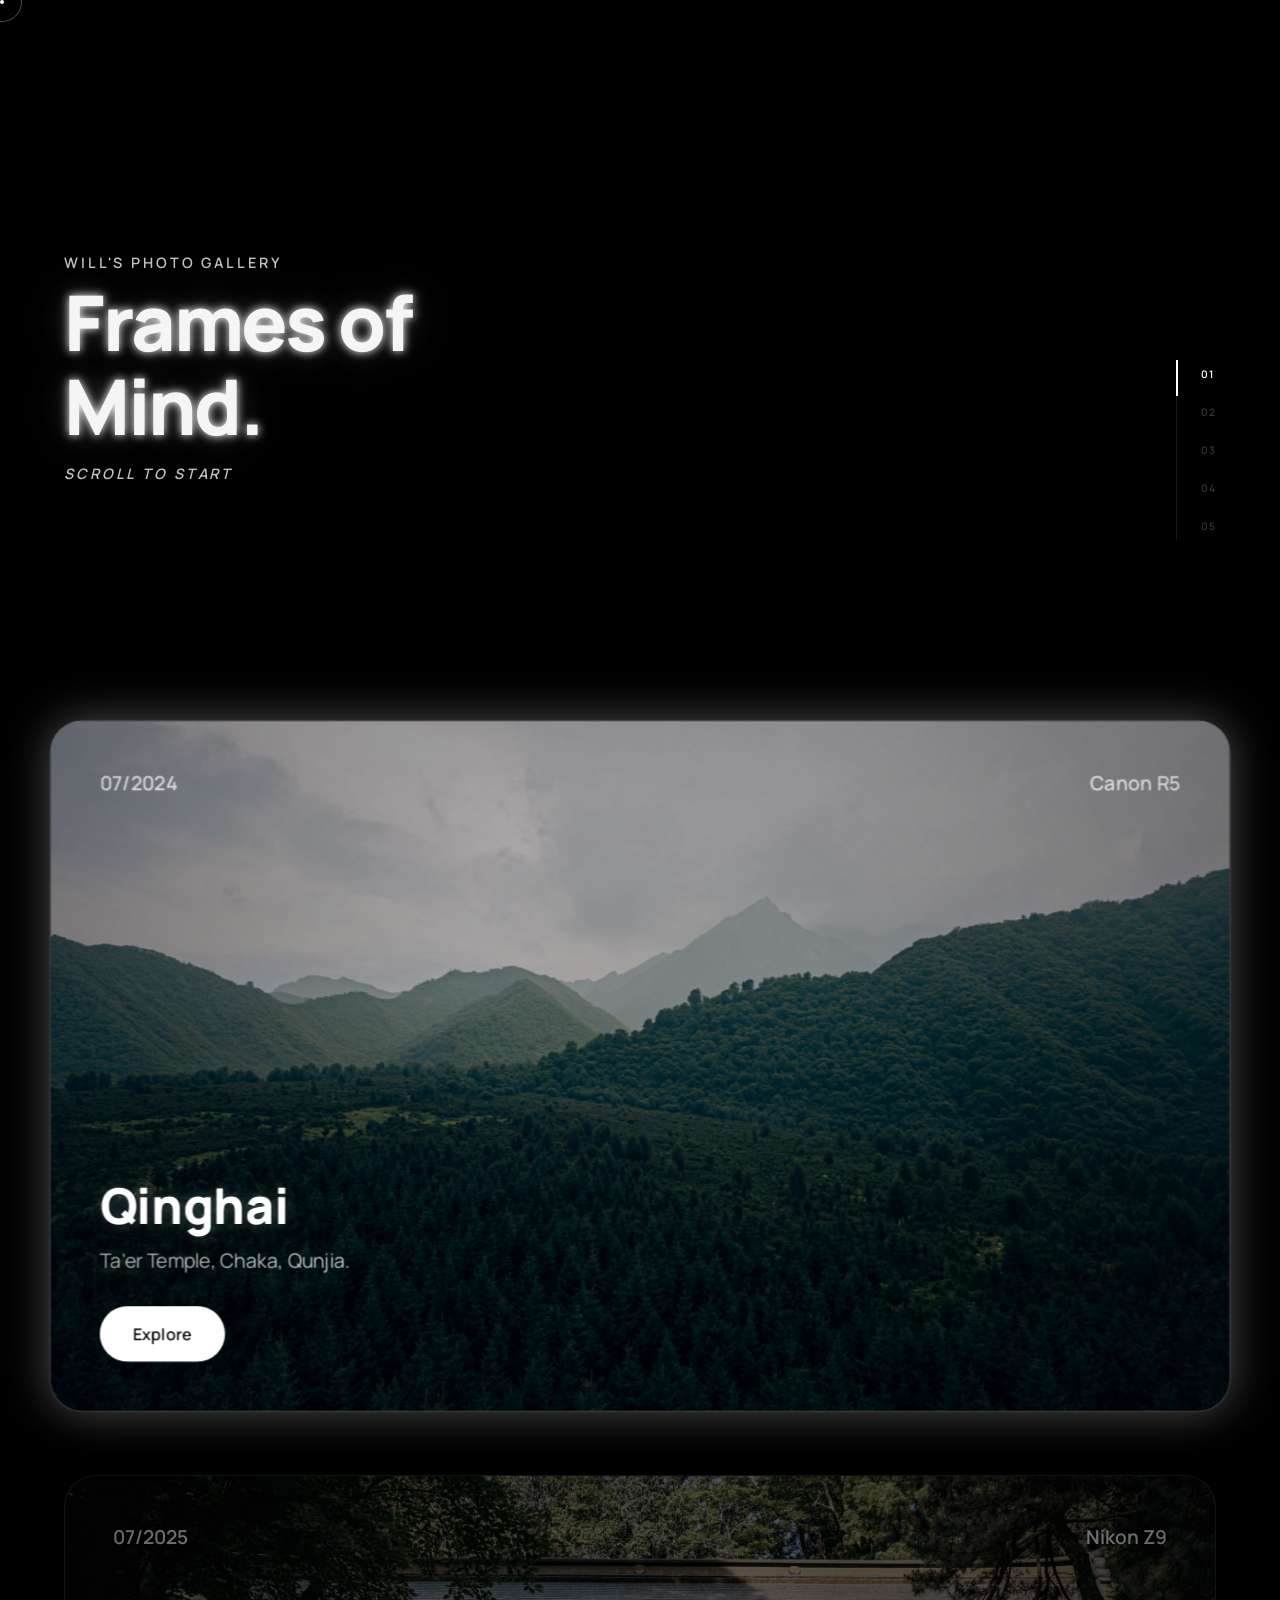
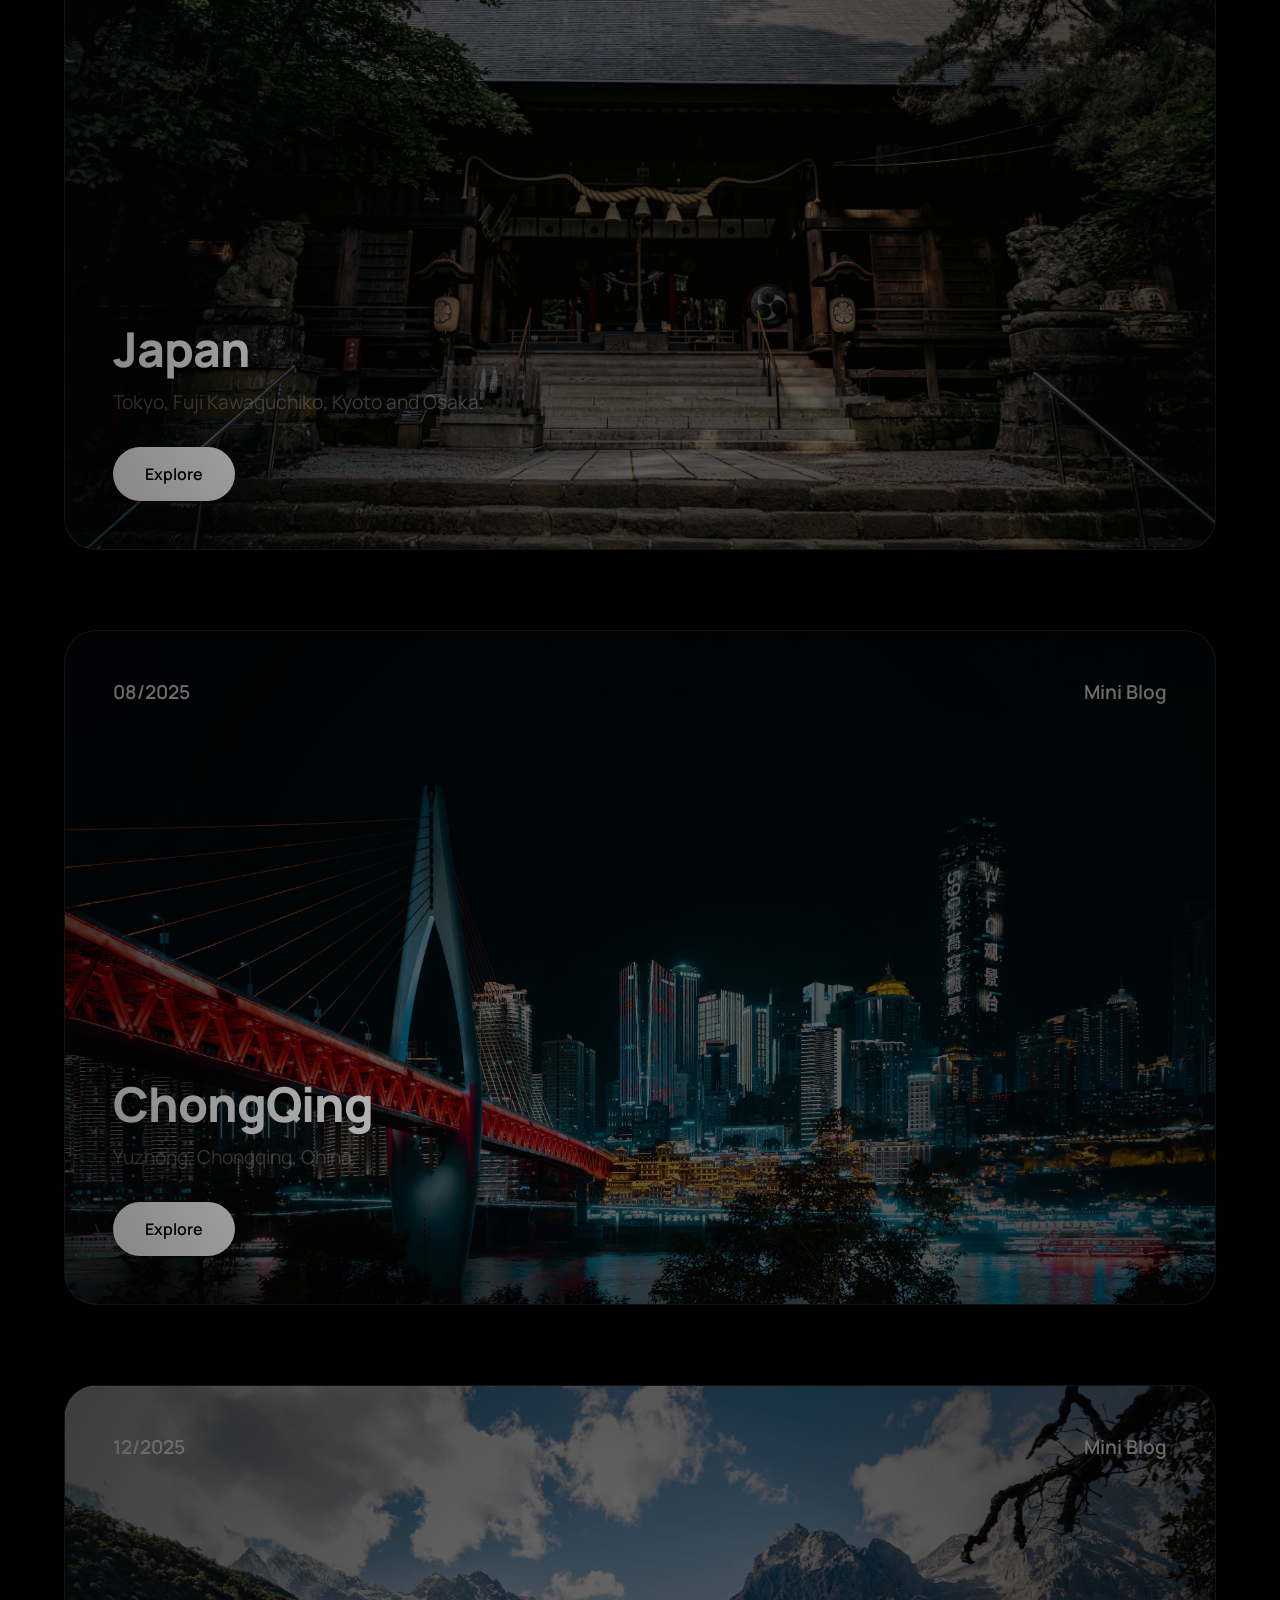
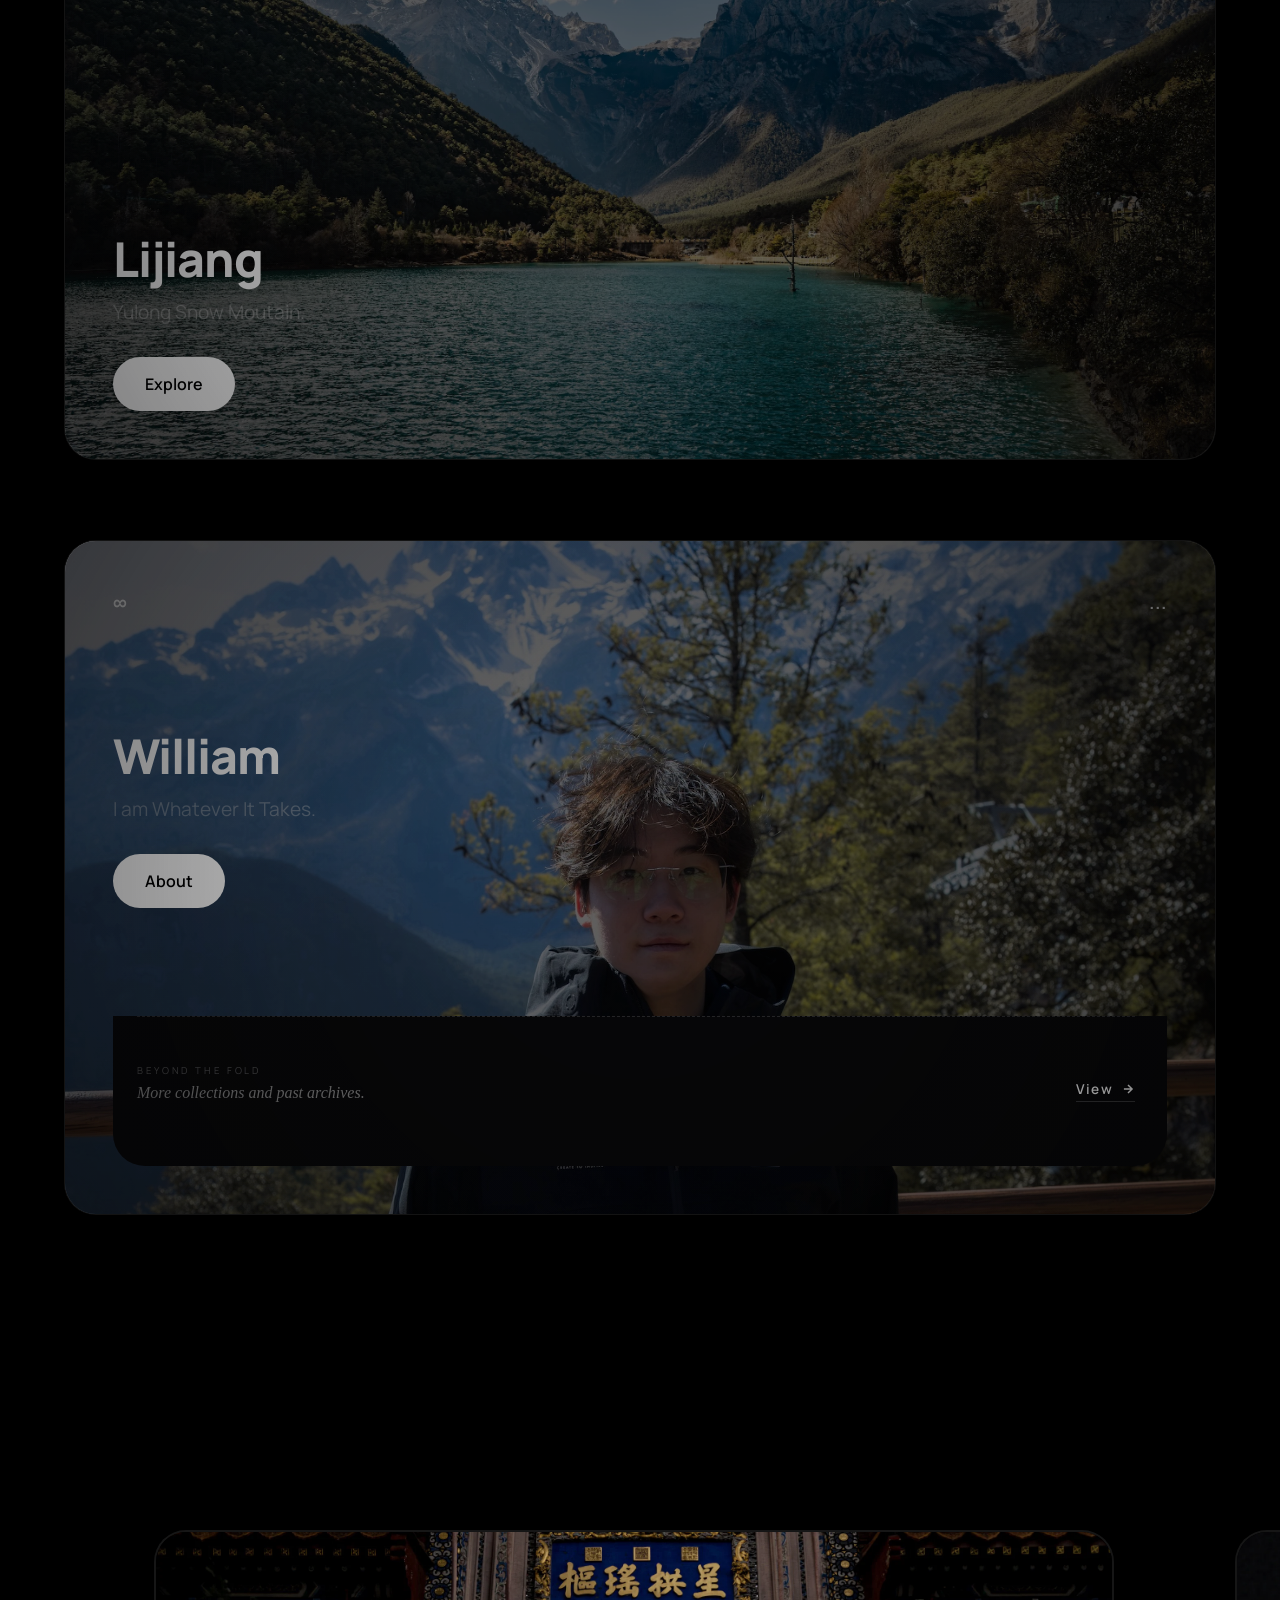
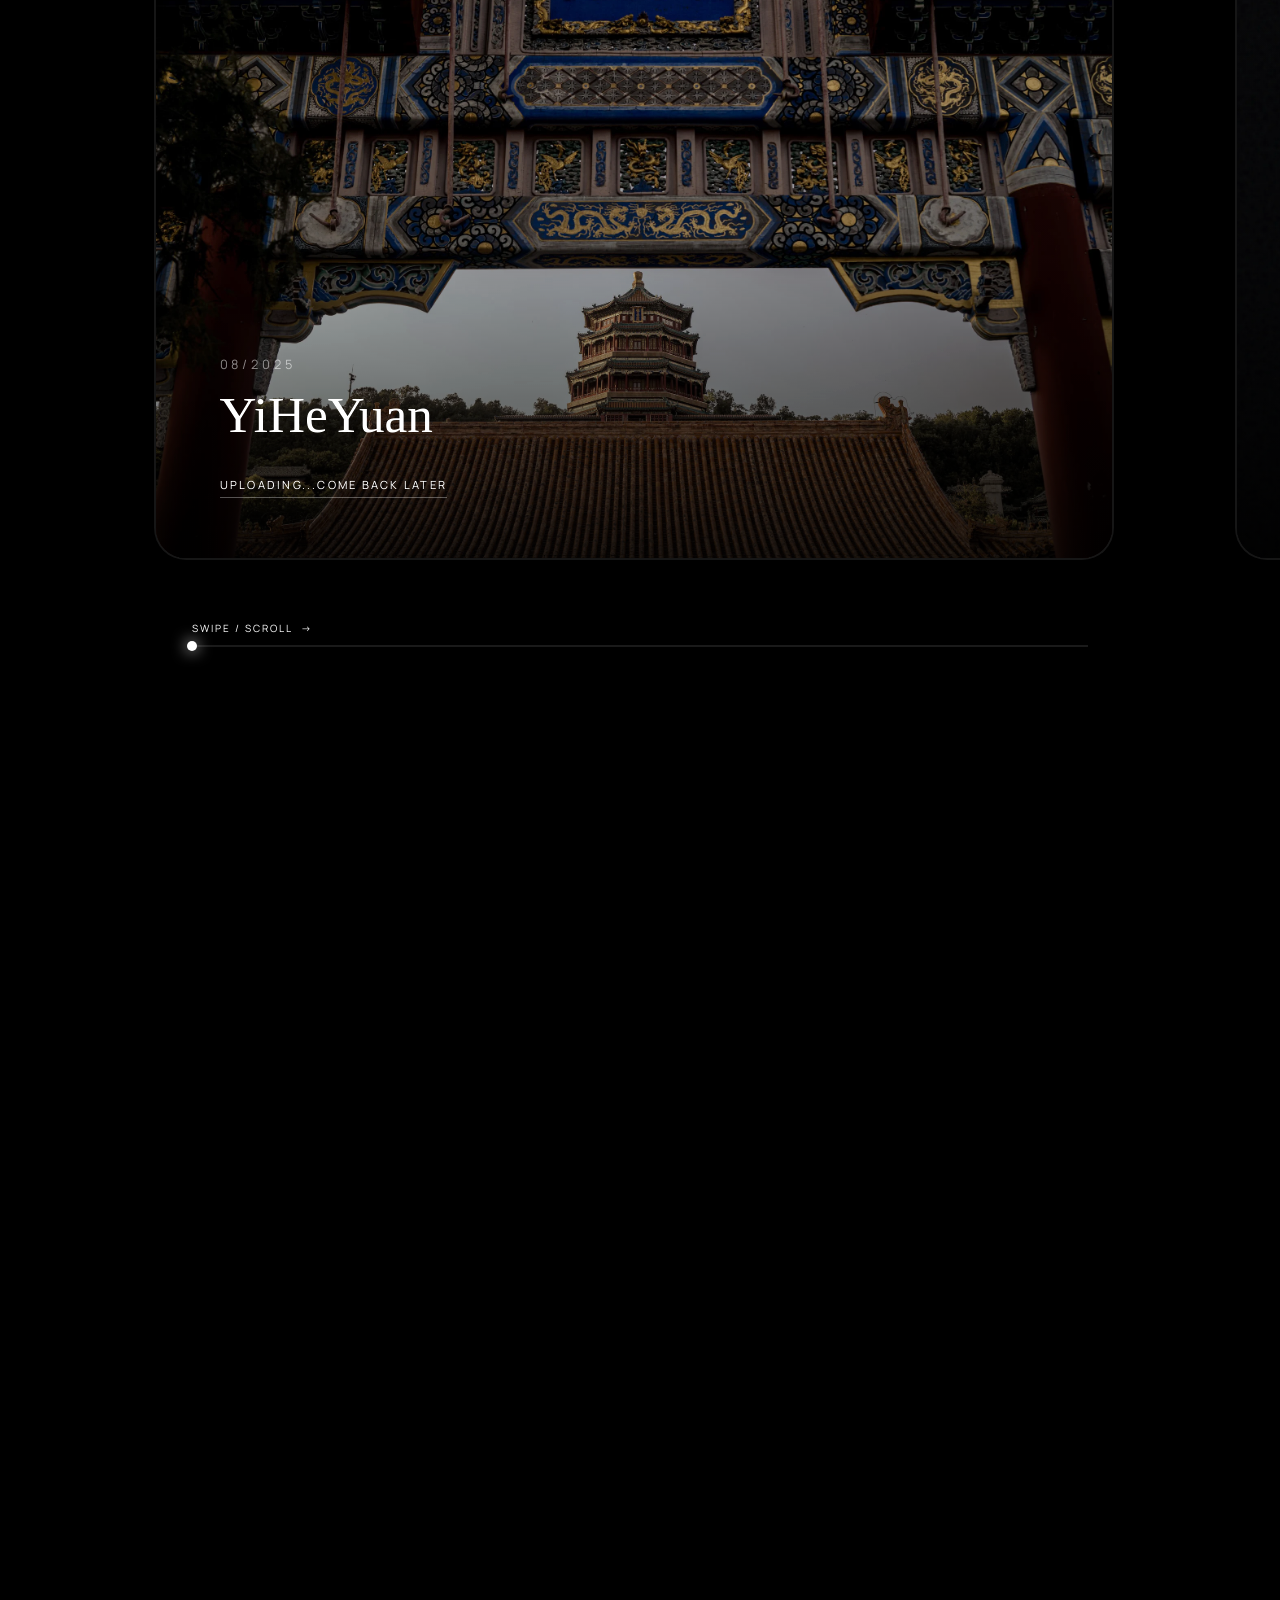
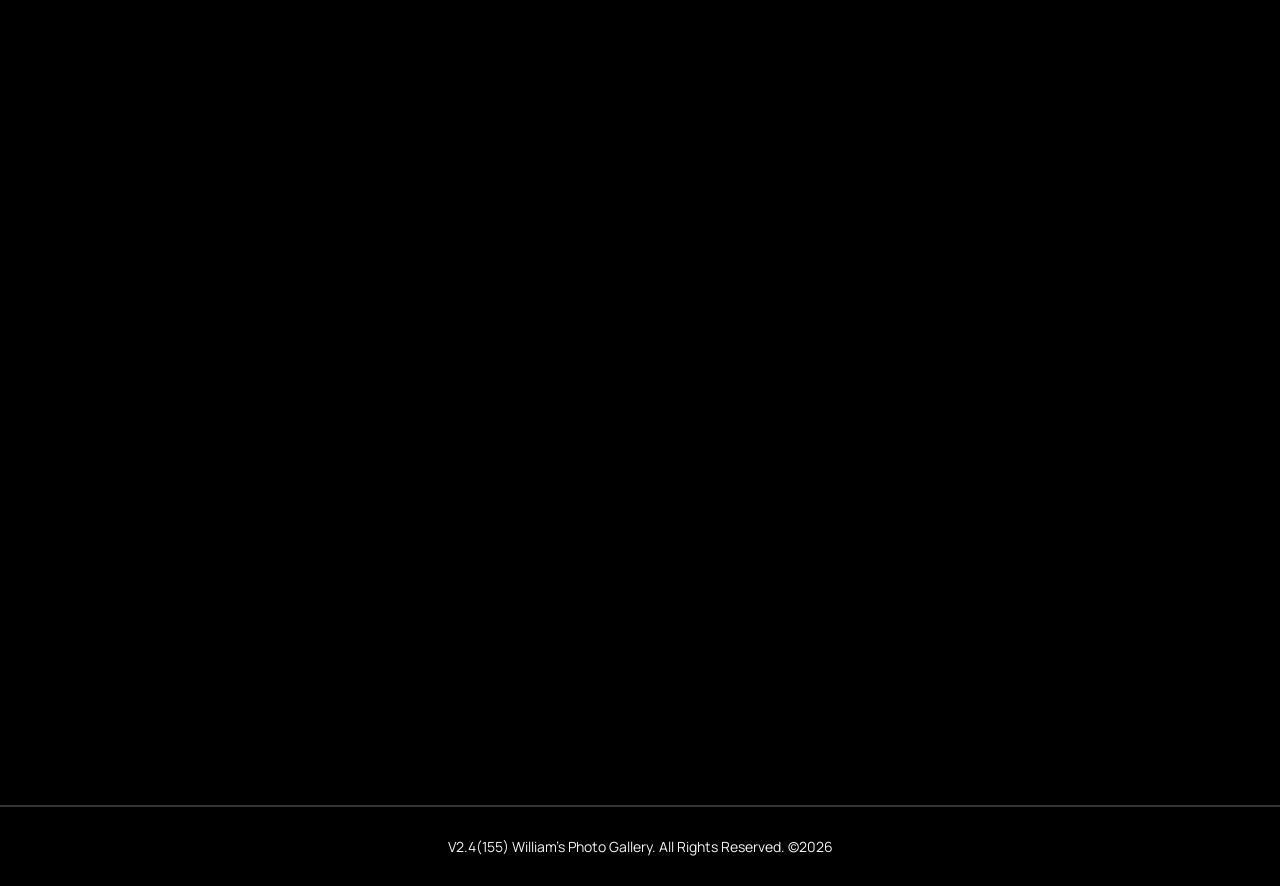
==== commit 7ae26035: "GPT CODEX PLEASE WORK NOW" ====
--- a/index.html
+++ b/index.html
@@ -5,7 +5,7 @@
     <meta name="viewport" content="width=device-width, initial-scale=1.0">
     <title>William's Gallery</title>
     <link href="https://fonts.googleapis.com/css2?family=Manrope:wght@400;600;800&display=swap" rel="stylesheet">
-    <link rel="stylesheet" href="style.css?v=1058">
+    <link rel="stylesheet" href="style.css?v=1060">
     <link rel="icon" type="image/png" href="images/favicon.png">
     
     <style>
@@ -170,9 +170,9 @@
 
     </div>
 </div>
-<div class="h-progress-container" id="h-progress-area">
-    <div class="h-scroll-hint" id="h-scroll-hint">
-        <span>SWIPE</span> <span class="arrow-jump">→</span>
+    <div class="h-progress-container" id="h-progress-area">
+        <div class="h-scroll-hint" id="h-scroll-hint">
+        <span>SWIPE / SCROLL</span> <span class="arrow-jump">→</span>
     </div>
     
     <div class="h-progress-track">
@@ -301,96 +301,142 @@
 const scrollHint = document.getElementById('h-scroll-hint');
 
 let isDragging = false;
-
-// --- 🎯 A. 进度同步与引导消失 ---
-track.addEventListener('scroll', () => {
-    if (!isDragging) { // 拖拽时不由 scroll 事件更新，防止冲突
-        const maxScroll = track.scrollWidth - track.clientWidth;
-        const ratio = track.scrollLeft / maxScroll;
-        progressBar.style.width = `${ratio * 100}%`;
-    }
-
-    if (track.scrollLeft > 50 && scrollHint) {
-        scrollHint.style.opacity = '0';
-    }
-});
-
-// --- 🎯 B. 拖拽逻辑引擎 (复活点) ---
+let lastTouchX = 0;
+let lastTouchY = 0;
+
+const getMaxScroll = () => Math.max(0, track.scrollWidth - track.clientWidth);
+
+const syncProgress = () => {
+    const maxScroll = getMaxScroll();
+    const ratio = maxScroll ? track.scrollLeft / maxScroll : 0;
+
+    progressBar.style.width = `${ratio * 100}%`;
+
+    if (scrollHint) {
+        scrollHint.style.opacity = track.scrollLeft > 50 ? '0' : '1';
+    }
+};
+
+const isHorizontalSectionPinned = () => {
+    const rect = trigger.getBoundingClientRect();
+    return rect.top <= 10 && rect.bottom >= window.innerHeight - 10;
+};
+
+const nudgeTrack = (delta) => {
+    if (!delta) {
+        return false;
+    }
+
+    const maxScroll = getMaxScroll();
+    if (!maxScroll) {
+        return false;
+    }
+
+    const nextScroll = Math.max(0, Math.min(maxScroll, track.scrollLeft + delta));
+    const didMove = nextScroll !== track.scrollLeft;
+
+    if (didMove) {
+        track.scrollLeft = nextScroll;
+        syncProgress();
+    }
+
+    return didMove;
+};
+
+track.addEventListener('scroll', syncProgress, { passive: true });
+window.addEventListener('resize', syncProgress);
+
+// --- 🎯 A. 进度条拖拽 ---
 const performDrag = (clientX) => {
     const rect = progressArea.getBoundingClientRect();
     let ratio = (clientX - rect.left) / rect.width;
     ratio = Math.max(0, Math.min(1, ratio));
-    
-    const maxScroll = track.scrollWidth - track.clientWidth;
-    track.scrollLeft = ratio * maxScroll;
-    progressBar.style.width = `${ratio * 100}%`;
+
+    track.scrollLeft = ratio * getMaxScroll();
+    syncProgress();
 };
 
-// 鼠标处理
 progressArea.addEventListener('mousedown', (e) => {
     isDragging = true;
     performDrag(e.clientX);
 });
 
-// 触摸处理
 progressArea.addEventListener('touchstart', (e) => {
     isDragging = true;
     performDrag(e.touches[0].clientX);
 }, { passive: false });
 
-// 全局监听移动，确保手指划出进度条也能继续拖
-window.addEventListener('mousemove', (e) => { if (isDragging) performDrag(e.clientX); });
-window.addEventListener('touchmove', (e) => { 
+window.addEventListener('mousemove', (e) => {
+    if (isDragging) {
+        performDrag(e.clientX);
+    }
+});
+
+window.addEventListener('touchmove', (e) => {
     if (isDragging) {
         performDrag(e.touches[0].clientX);
-        if (e.cancelable) e.preventDefault(); // 拖拽时锁死屏幕
+        if (e.cancelable) {
+            e.preventDefault();
+        }
     }
 }, { passive: false });
 
-window.addEventListener('mouseup', () => isDragging = false);
-window.addEventListener('touchend', () => isDragging = false);
-
-
-// --- 🎯 C. 电脑端滚轮转横移 ---
+window.addEventListener('mouseup', () => {
+    isDragging = false;
+});
+
+window.addEventListener('touchend', () => {
+    isDragging = false;
+});
+
+window.addEventListener('touchcancel', () => {
+    isDragging = false;
+});
+
+// --- 🎯 B. 电脑端：滚轮继续映射横移，同时保留原生横向滚动 ---
 window.addEventListener('wheel', (e) => {
-    if (window.innerWidth > 768) {
-        const rect = trigger.getBoundingClientRect();
-        if (rect.top <= 0 && rect.bottom >= window.innerHeight) {
-            const maxScroll = track.scrollWidth - track.clientWidth;
-            const isAtEnd = track.scrollLeft >= maxScroll - 10;
-            const isAtStart = track.scrollLeft <= 10;
-
-            if ((e.deltaY > 0 && !isAtEnd) || (e.deltaY < 0 && !isAtStart)) {
-                e.preventDefault();
-                track.scrollLeft += e.deltaY * 0.8;
-            }
-        }
+    if (window.innerWidth <= 768 || !isHorizontalSectionPinned()) {
+        return;
+    }
+
+    const consumed = nudgeTrack(e.deltaY * 0.8);
+    if (consumed && e.cancelable) {
+        e.preventDefault();
     }
 }, { passive: false });
 
-
-// --- 🎯 D. 手机端垂直锁死 ---
-let lastY = 0;
-window.addEventListener('touchstart', (e) => { lastY = e.touches[0].clientY; }, { passive: true });
+// --- 🎯 C. 手机端：上下或左右滑动，都驱动横向轨道 ---
+window.addEventListener('touchstart', (e) => {
+    if (!e.touches.length) {
+        return;
+    }
+
+    lastTouchX = e.touches[0].clientX;
+    lastTouchY = e.touches[0].clientY;
+}, { passive: true });
 
 window.addEventListener('touchmove', (e) => {
-    if (window.innerWidth <= 768 && !isDragging) { // 拖拽时不触发此逻辑
-        const rect = trigger.getBoundingClientRect();
-        if (rect.top <= 10 && rect.bottom >= window.innerHeight) {
-            const diffY = lastY - e.touches[0].clientY;
-            const maxScroll = track.scrollWidth - track.clientWidth;
-            
-            const isAtEnd = track.scrollLeft >= maxScroll - 5;
-            const isAtStart = track.scrollLeft <= 5;
-
-            if ((diffY > 0 && !isAtEnd) || (diffY < 0 && !isAtStart)) {
-                if (e.cancelable) e.preventDefault();
-            }
-        }
+    if (window.innerWidth > 768 || isDragging || !isHorizontalSectionPinned() || !e.touches.length) {
+        return;
+    }
+
+    const touch = e.touches[0];
+    const diffX = lastTouchX - touch.clientX;
+    const diffY = lastTouchY - touch.clientY;
+
+    lastTouchX = touch.clientX;
+    lastTouchY = touch.clientY;
+
+    const gestureDelta = Math.abs(diffX) > Math.abs(diffY) ? diffX : diffY;
+    const consumed = nudgeTrack(gestureDelta);
+
+    if (consumed && e.cancelable) {
+        e.preventDefault();
     }
 }, { passive: false });
-// 进度条点击/拖拽逻辑保持不变...
+
+syncProgress();
 </script>
     <script src="transition.js"></script>
 </body>
-</html>+</html>
--- a/style.css
+++ b/style.css
@@ -692,6 +692,11 @@
     overflow-x: auto; 
     -webkit-overflow-scrolling: touch; /* 保证手机端顺滑 */
     scrollbar-width: none; /* Firefox 隐藏滚动条 */
+    overscroll-behavior-x: contain;
+}
+
+.h-track::-webkit-scrollbar {
+    display: none;
 }
 
 /* --- 🎯 修复：横向卡片内容集成 --- */
@@ -699,7 +704,7 @@
 .h-item {
     flex-shrink: 0;
     width: 75vw; /* 电脑端宽度 */
-    height: 83vh;
+    height: 70vh;
     position: relative; /* 必须为 relative，让内部文字绝对定位 */
     overflow: hidden;
     background: #000;
@@ -774,13 +779,17 @@
 
 /* 手机端适配：按照你的要求，卡片变窄，文字缩小 */
 @media (max-width: 768px) {
+    .horizontal-pivot {
+        height: 180vh;
+    }
+
     .h-item {
-        flex-shrink: 0;
-    width: 75vw;
-    height: 75vh; /* 从之前的 80+vh 降到 75vh，腾出 5vh 的空间 */
-    position: relative;
-    border-radius: 32px;
-    }
+        width: 75vw;
+        height: 65vh;
+        position: relative;
+        border-radius: 32px;
+    }
+
     .h-overlay {
         position: absolute;
         top: 0;
@@ -800,26 +809,21 @@
         position: absolute;
         top: 0;
         left: 0;
-        width: 100%;    /* 宽度撑满 */
-        height: 100%;   /* 高度撑满 */
-        
-        /* 🎯 这行是灵魂：裁切多余部分，保证图片不变形且填满容器 */
+        width: 100%;
+        height: 100%;
         object-fit: cover;
+    }
+
     .h-tag {
         font-size: 0.6rem;
     }
-}
-}
-
-/* 1. 轨道开启原生横滑，但隐藏丑陋的系统滚动条 */
+
+    .h-progress-container {
+        bottom: 5vh;
+    }
+}
+
 /* 1. 进度条容器：增加点击区域，方便拖拽 */
-.h-item {
-    flex-shrink: 0;
-    width: 75vw;
-    height: 70vh; /* 进一步压缩高度，腾出空间 */
-    border-radius: 32px;
-}
-
 .h-progress-container {
     position: absolute;
     bottom: 4vh; /* 离底部更近，离卡片更远 */
@@ -884,11 +888,3 @@
     40% { transform: translateX(10px); }
     60% { transform: translateX(5px); }
 }
-@media (max-width: 768px) {
-    .h-item {
-        height: 65vh; /* 手机端卡片再缩短一点，视觉重心更稳 */
-    }
-    .h-progress-container {
-        bottom: 5vh; /* 手机端稍微往上提一点点，防止撞到系统手势条 */
-    }
-}
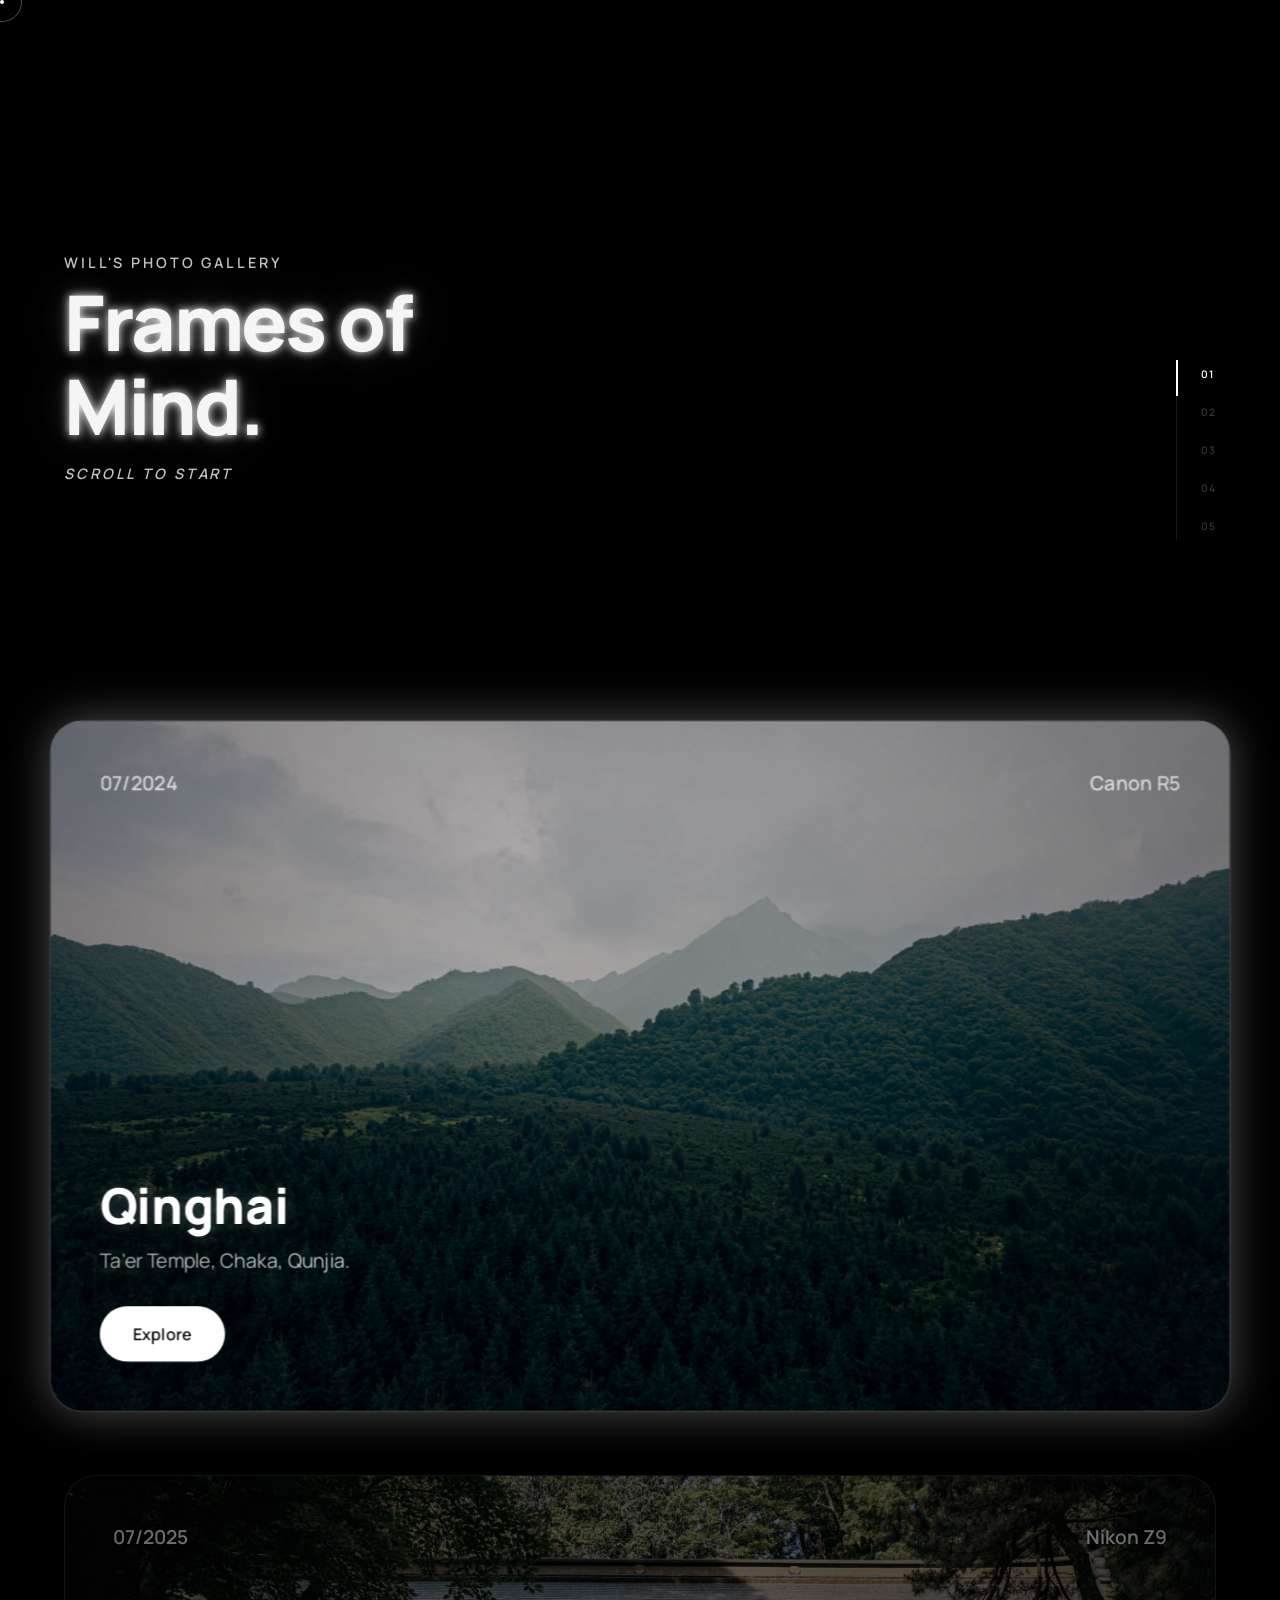
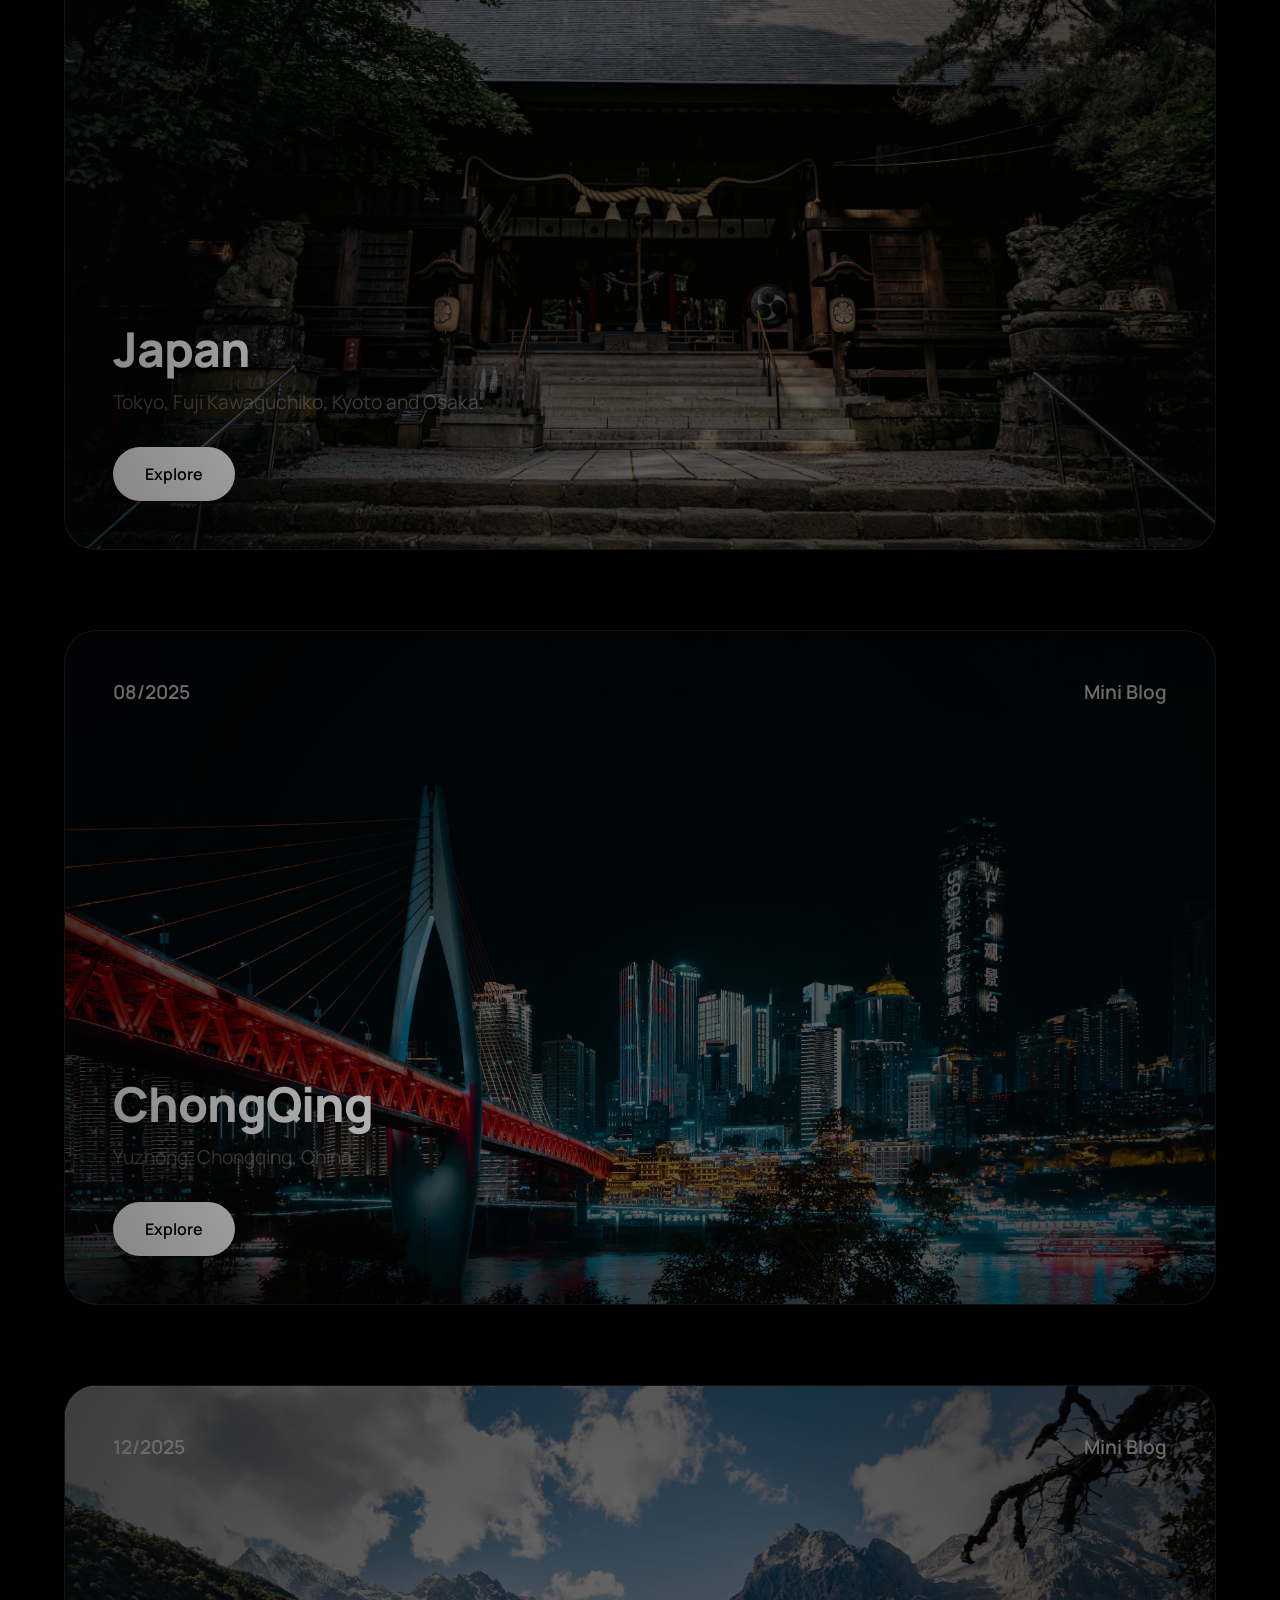
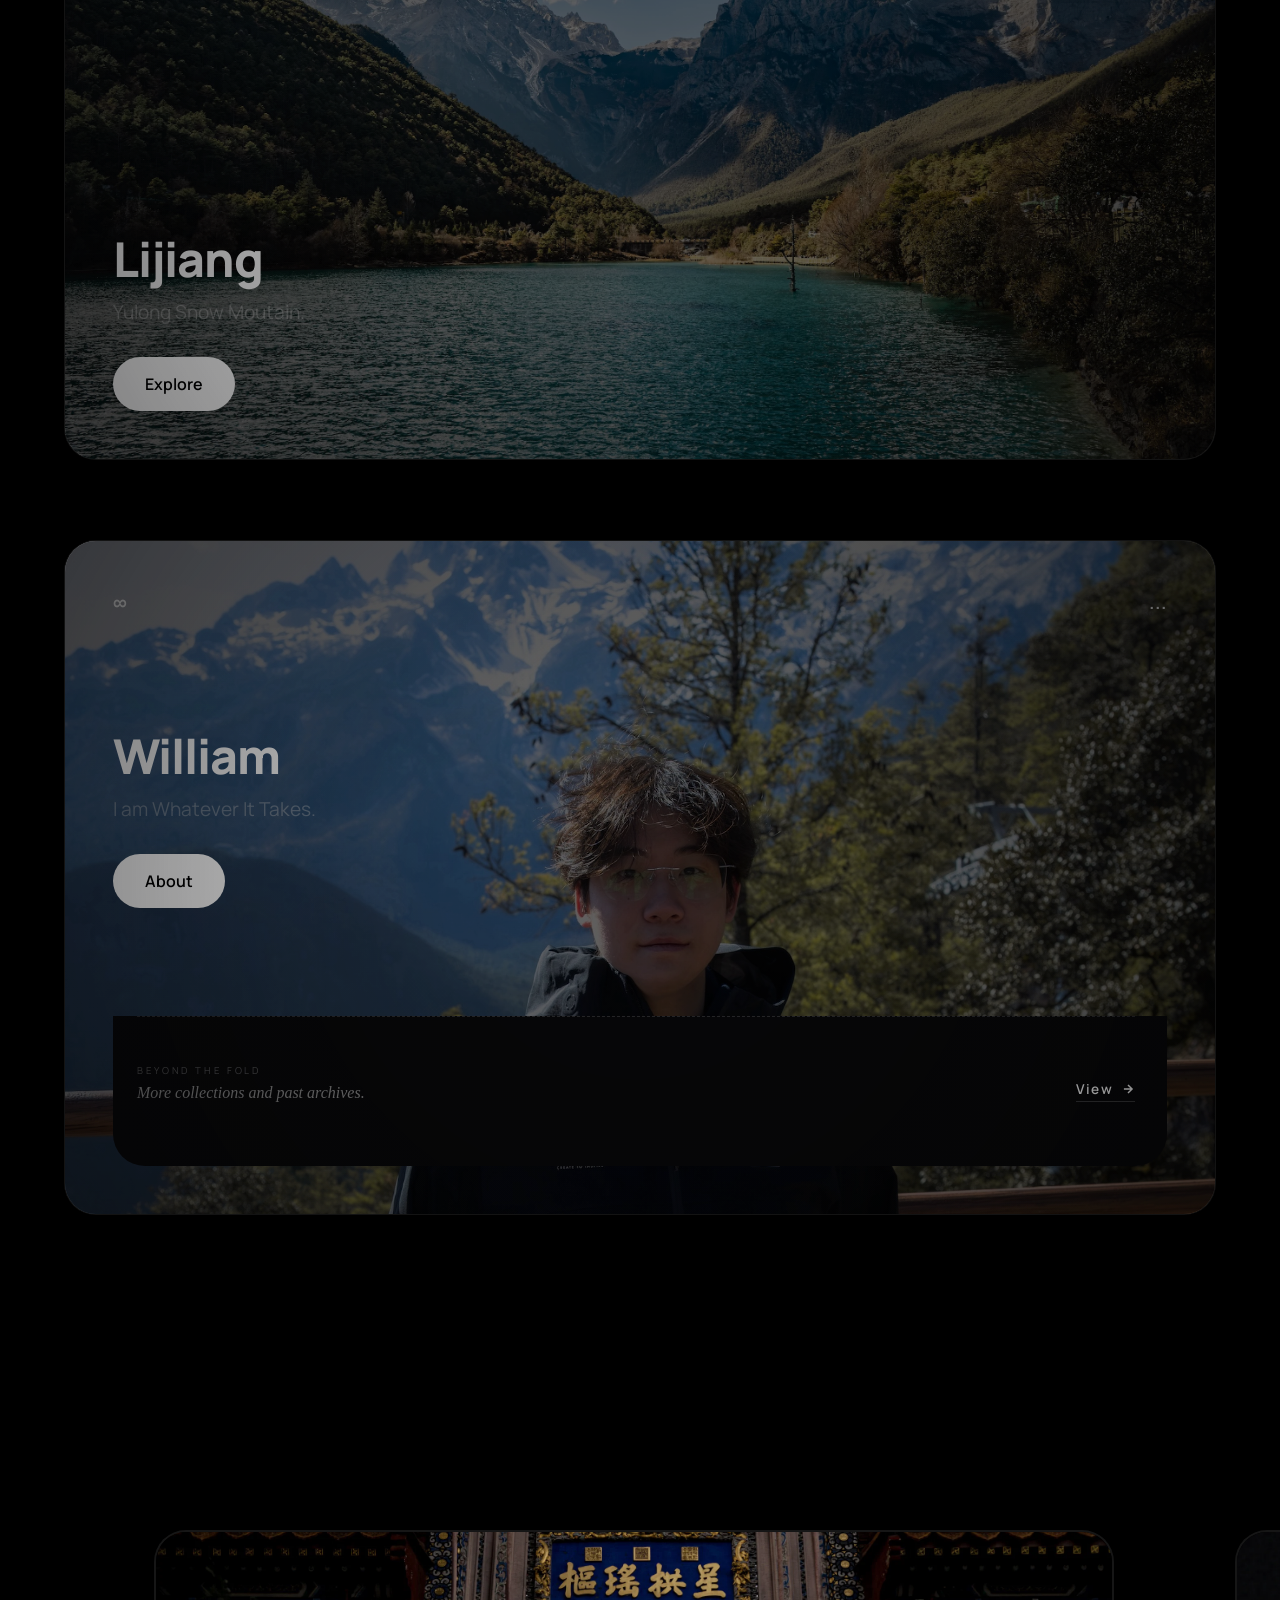
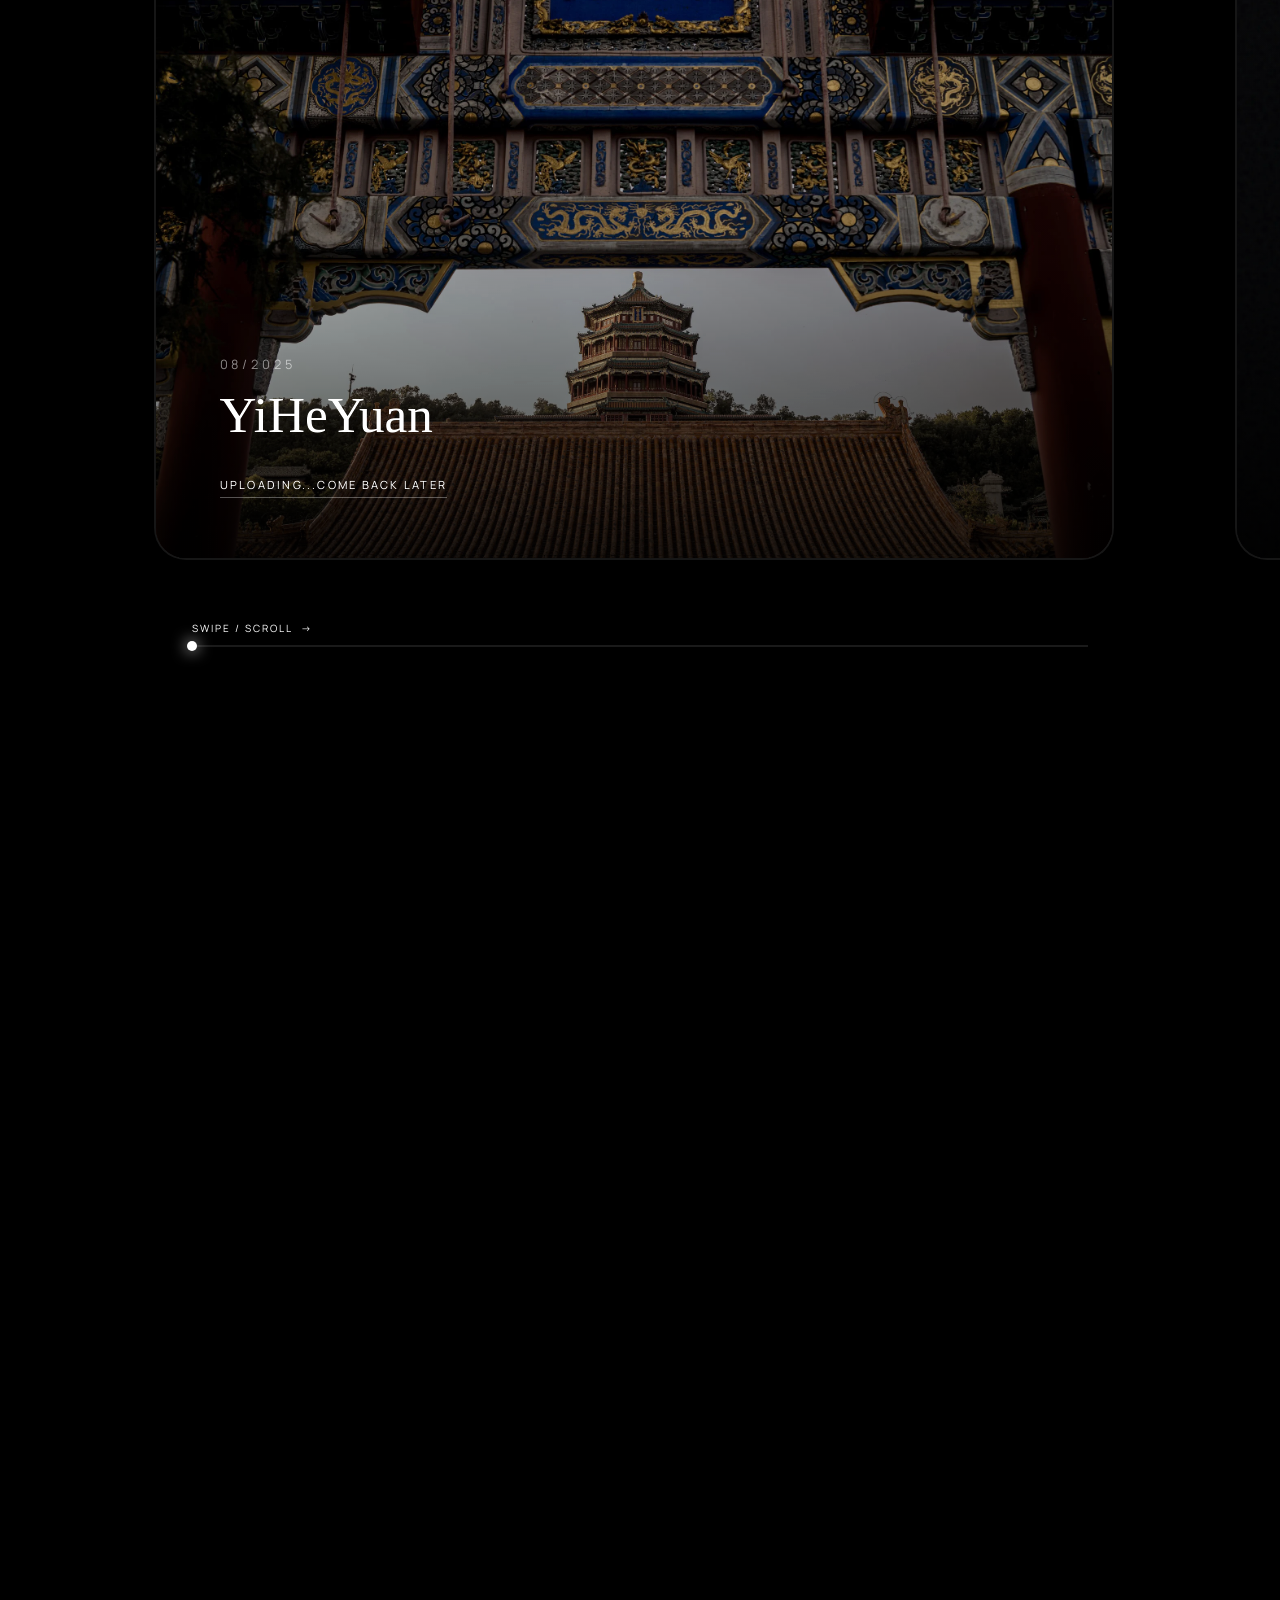
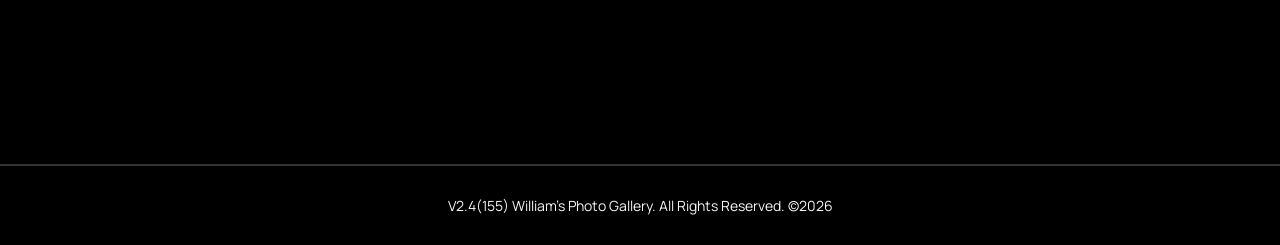
==== commit 428d0b7b: "CODEXgogogo" ====
--- a/index.html
+++ b/index.html
@@ -5,7 +5,7 @@
     <meta name="viewport" content="width=device-width, initial-scale=1.0">
     <title>William's Gallery</title>
     <link href="https://fonts.googleapis.com/css2?family=Manrope:wght@400;600;800&display=swap" rel="stylesheet">
-    <link rel="stylesheet" href="style.css?v=1060">
+    <link rel="stylesheet" href="style.css?v=1061">
     <link rel="icon" type="image/png" href="images/favicon.png">
     
     <style>
@@ -300,142 +300,165 @@
 const progressArea = document.getElementById('h-progress-area');
 const scrollHint = document.getElementById('h-scroll-hint');
 
-let isDragging = false;
-let lastTouchX = 0;
-let lastTouchY = 0;
-
-const getMaxScroll = () => Math.max(0, track.scrollWidth - track.clientWidth);
-
-const syncProgress = () => {
-    const maxScroll = getMaxScroll();
-    const ratio = maxScroll ? track.scrollLeft / maxScroll : 0;
-
-    progressBar.style.width = `${ratio * 100}%`;
+const horizontalState = {
+    isDraggingProgress: false,
+    activePointerId: null,
+    syncingFromPage: false,
+    syncingFromTrack: false,
+    pageRafId: 0
+};
+
+const clamp = (value, min, max) => Math.min(max, Math.max(min, value));
+
+const scrollPageInstant = (top) => {
+    const root = document.documentElement;
+    const previousBehavior = root.style.scrollBehavior;
+
+    root.style.scrollBehavior = 'auto';
+    window.scrollTo(0, top);
+    root.style.scrollBehavior = previousBehavior;
+};
+
+const getMetrics = () => {
+    const maxTrackScroll = Math.max(0, track.scrollWidth - track.clientWidth);
+    const sectionSpan = Math.max(1, maxTrackScroll);
+    const sectionStart = trigger.getBoundingClientRect().top + window.scrollY;
+
+    return {
+        maxTrackScroll,
+        sectionSpan,
+        sectionStart
+    };
+};
+
+const syncProgress = (ratio = null) => {
+    const { maxTrackScroll } = getMetrics();
+    const safeRatio = ratio === null
+        ? (maxTrackScroll ? track.scrollLeft / maxTrackScroll : 0)
+        : ratio;
+
+    progressBar.style.width = `${safeRatio * 100}%`;
 
     if (scrollHint) {
-        scrollHint.style.opacity = track.scrollLeft > 50 ? '0' : '1';
-    }
-};
-
-const isHorizontalSectionPinned = () => {
-    const rect = trigger.getBoundingClientRect();
-    return rect.top <= 10 && rect.bottom >= window.innerHeight - 10;
-};
-
-const nudgeTrack = (delta) => {
-    if (!delta) {
-        return false;
-    }
-
-    const maxScroll = getMaxScroll();
-    if (!maxScroll) {
-        return false;
-    }
-
-    const nextScroll = Math.max(0, Math.min(maxScroll, track.scrollLeft + delta));
-    const didMove = nextScroll !== track.scrollLeft;
-
-    if (didMove) {
-        track.scrollLeft = nextScroll;
-        syncProgress();
-    }
-
-    return didMove;
-};
-
-track.addEventListener('scroll', syncProgress, { passive: true });
-window.addEventListener('resize', syncProgress);
-
-// --- 🎯 A. 进度条拖拽 ---
-const performDrag = (clientX) => {
+        scrollHint.style.opacity = safeRatio > 0.06 ? '0' : '1';
+    }
+};
+
+const refreshHorizontalScene = () => {
+    const { sectionSpan } = getMetrics();
+    trigger.style.height = `${Math.ceil(window.innerHeight + sectionSpan)}px`;
+    syncFromPage();
+};
+
+const getPageProgress = () => {
+    const { sectionSpan, sectionStart } = getMetrics();
+    return clamp((window.scrollY - sectionStart) / sectionSpan, 0, 1);
+};
+
+const jumpToProgress = (ratio) => {
+    const clampedRatio = clamp(ratio, 0, 1);
+    const { maxTrackScroll, sectionSpan, sectionStart } = getMetrics();
+    const nextLeft = clampedRatio * maxTrackScroll;
+    const nextTop = sectionStart + clampedRatio * sectionSpan;
+
+    horizontalState.syncingFromTrack = true;
+    track.scrollLeft = nextLeft;
+    scrollPageInstant(nextTop);
+    syncProgress(clampedRatio);
+
+    requestAnimationFrame(() => {
+        horizontalState.syncingFromTrack = false;
+    });
+};
+
+const syncFromPage = () => {
+    if (horizontalState.isDraggingProgress || horizontalState.syncingFromTrack) {
+        return;
+    }
+
+    const { maxTrackScroll } = getMetrics();
+    const ratio = getPageProgress();
+    const nextLeft = ratio * maxTrackScroll;
+
+    horizontalState.syncingFromPage = true;
+    track.scrollLeft = nextLeft;
+    syncProgress(ratio);
+
+    requestAnimationFrame(() => {
+        horizontalState.syncingFromPage = false;
+    });
+};
+
+const requestPageSync = () => {
+    if (horizontalState.pageRafId) {
+        return;
+    }
+
+    horizontalState.pageRafId = window.requestAnimationFrame(() => {
+        horizontalState.pageRafId = 0;
+        syncFromPage();
+    });
+};
+
+const performProgressDrag = (clientX) => {
     const rect = progressArea.getBoundingClientRect();
-    let ratio = (clientX - rect.left) / rect.width;
-    ratio = Math.max(0, Math.min(1, ratio));
-
-    track.scrollLeft = ratio * getMaxScroll();
-    syncProgress();
-};
-
-progressArea.addEventListener('mousedown', (e) => {
-    isDragging = true;
-    performDrag(e.clientX);
+    const ratio = clamp((clientX - rect.left) / rect.width, 0, 1);
+    jumpToProgress(ratio);
+};
+
+track.addEventListener('scroll', () => {
+    if (horizontalState.isDraggingProgress) {
+        return;
+    }
+
+    const { maxTrackScroll, sectionSpan, sectionStart } = getMetrics();
+    const ratio = maxTrackScroll ? track.scrollLeft / maxTrackScroll : 0;
+
+    syncProgress(ratio);
+
+    if (horizontalState.syncingFromPage) {
+        return;
+    }
+
+    horizontalState.syncingFromTrack = true;
+    scrollPageInstant(sectionStart + ratio * sectionSpan);
+
+    requestAnimationFrame(() => {
+        horizontalState.syncingFromTrack = false;
+    });
+}, { passive: true });
+
+window.addEventListener('scroll', requestPageSync, { passive: true });
+window.addEventListener('resize', refreshHorizontalScene);
+window.addEventListener('load', refreshHorizontalScene);
+
+progressArea.addEventListener('pointerdown', (e) => {
+    horizontalState.isDraggingProgress = true;
+    horizontalState.activePointerId = e.pointerId;
+    performProgressDrag(e.clientX);
 });
 
-progressArea.addEventListener('touchstart', (e) => {
-    isDragging = true;
-    performDrag(e.touches[0].clientX);
-}, { passive: false });
-
-window.addEventListener('mousemove', (e) => {
-    if (isDragging) {
-        performDrag(e.clientX);
-    }
+window.addEventListener('pointermove', (e) => {
+    if (!horizontalState.isDraggingProgress || e.pointerId !== horizontalState.activePointerId) {
+        return;
+    }
+
+    performProgressDrag(e.clientX);
 });
 
-window.addEventListener('touchmove', (e) => {
-    if (isDragging) {
-        performDrag(e.touches[0].clientX);
-        if (e.cancelable) {
-            e.preventDefault();
-        }
-    }
-}, { passive: false });
-
-window.addEventListener('mouseup', () => {
-    isDragging = false;
-});
-
-window.addEventListener('touchend', () => {
-    isDragging = false;
-});
-
-window.addEventListener('touchcancel', () => {
-    isDragging = false;
-});
-
-// --- 🎯 B. 电脑端：滚轮继续映射横移，同时保留原生横向滚动 ---
-window.addEventListener('wheel', (e) => {
-    if (window.innerWidth <= 768 || !isHorizontalSectionPinned()) {
-        return;
-    }
-
-    const consumed = nudgeTrack(e.deltaY * 0.8);
-    if (consumed && e.cancelable) {
-        e.preventDefault();
-    }
-}, { passive: false });
-
-// --- 🎯 C. 手机端：上下或左右滑动，都驱动横向轨道 ---
-window.addEventListener('touchstart', (e) => {
-    if (!e.touches.length) {
-        return;
-    }
-
-    lastTouchX = e.touches[0].clientX;
-    lastTouchY = e.touches[0].clientY;
-}, { passive: true });
-
-window.addEventListener('touchmove', (e) => {
-    if (window.innerWidth > 768 || isDragging || !isHorizontalSectionPinned() || !e.touches.length) {
-        return;
-    }
-
-    const touch = e.touches[0];
-    const diffX = lastTouchX - touch.clientX;
-    const diffY = lastTouchY - touch.clientY;
-
-    lastTouchX = touch.clientX;
-    lastTouchY = touch.clientY;
-
-    const gestureDelta = Math.abs(diffX) > Math.abs(diffY) ? diffX : diffY;
-    const consumed = nudgeTrack(gestureDelta);
-
-    if (consumed && e.cancelable) {
-        e.preventDefault();
-    }
-}, { passive: false });
-
-syncProgress();
+const stopProgressDrag = (e) => {
+    if (horizontalState.activePointerId !== null && e.pointerId !== horizontalState.activePointerId) {
+        return;
+    }
+
+    horizontalState.isDraggingProgress = false;
+    horizontalState.activePointerId = null;
+};
+
+window.addEventListener('pointerup', stopProgressDrag);
+window.addEventListener('pointercancel', stopProgressDrag);
+
+refreshHorizontalScene();
 </script>
     <script src="transition.js"></script>
 </body>
--- a/style.css
+++ b/style.css
@@ -667,7 +667,7 @@
 /* 横向转轴区：作为新的一层出现 */
 .horizontal-pivot {
     position: relative;
-    height: 290vh; /* 滚动 4 屏的距离来划完横向卡片 */
+    height: 200vh; /* 初始兜底高度，真实长度由 JS 按轨道宽度动态计算 */
     background: #000;
     z-index: 100; /* 确保它能盖在/推走前面的内容 */
 }
@@ -688,11 +688,14 @@
     padding: 0 12vw;
     width: 100vw; /* 🎯 必须有固定宽度 */
     
-    /* 🎯 核心修复：开启原生横向滚动权限，但隐藏滚动条 */
+    /* 🎯 保留轨道原生横滑，纵向则交给整页滚动 */
     overflow-x: auto; 
+    overflow-y: hidden;
     -webkit-overflow-scrolling: touch; /* 保证手机端顺滑 */
     scrollbar-width: none; /* Firefox 隐藏滚动条 */
     overscroll-behavior-x: contain;
+    scroll-behavior: auto;
+    touch-action: pan-x pan-y;
 }
 
 .h-track::-webkit-scrollbar {
@@ -779,10 +782,6 @@
 
 /* 手机端适配：按照你的要求，卡片变窄，文字缩小 */
 @media (max-width: 768px) {
-    .horizontal-pivot {
-        height: 180vh;
-    }
-
     .h-item {
         width: 75vw;
         height: 65vh;
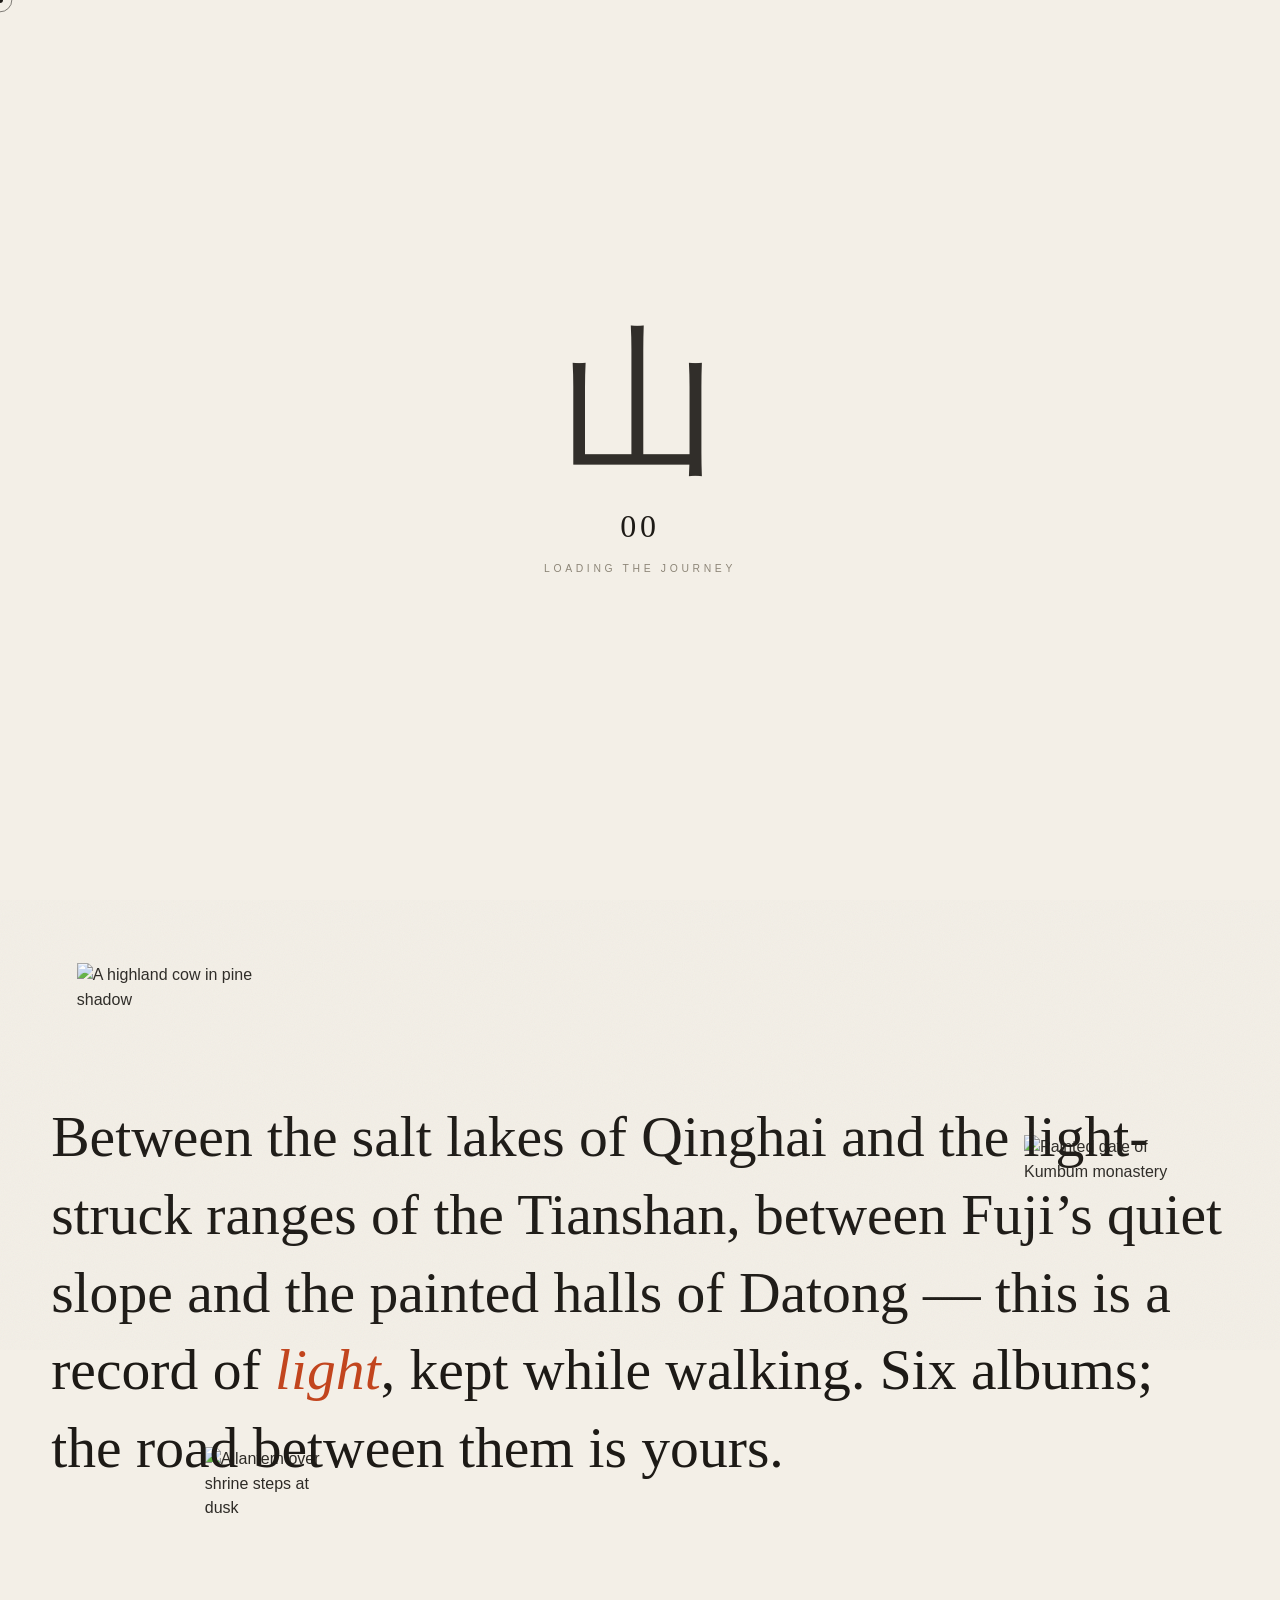
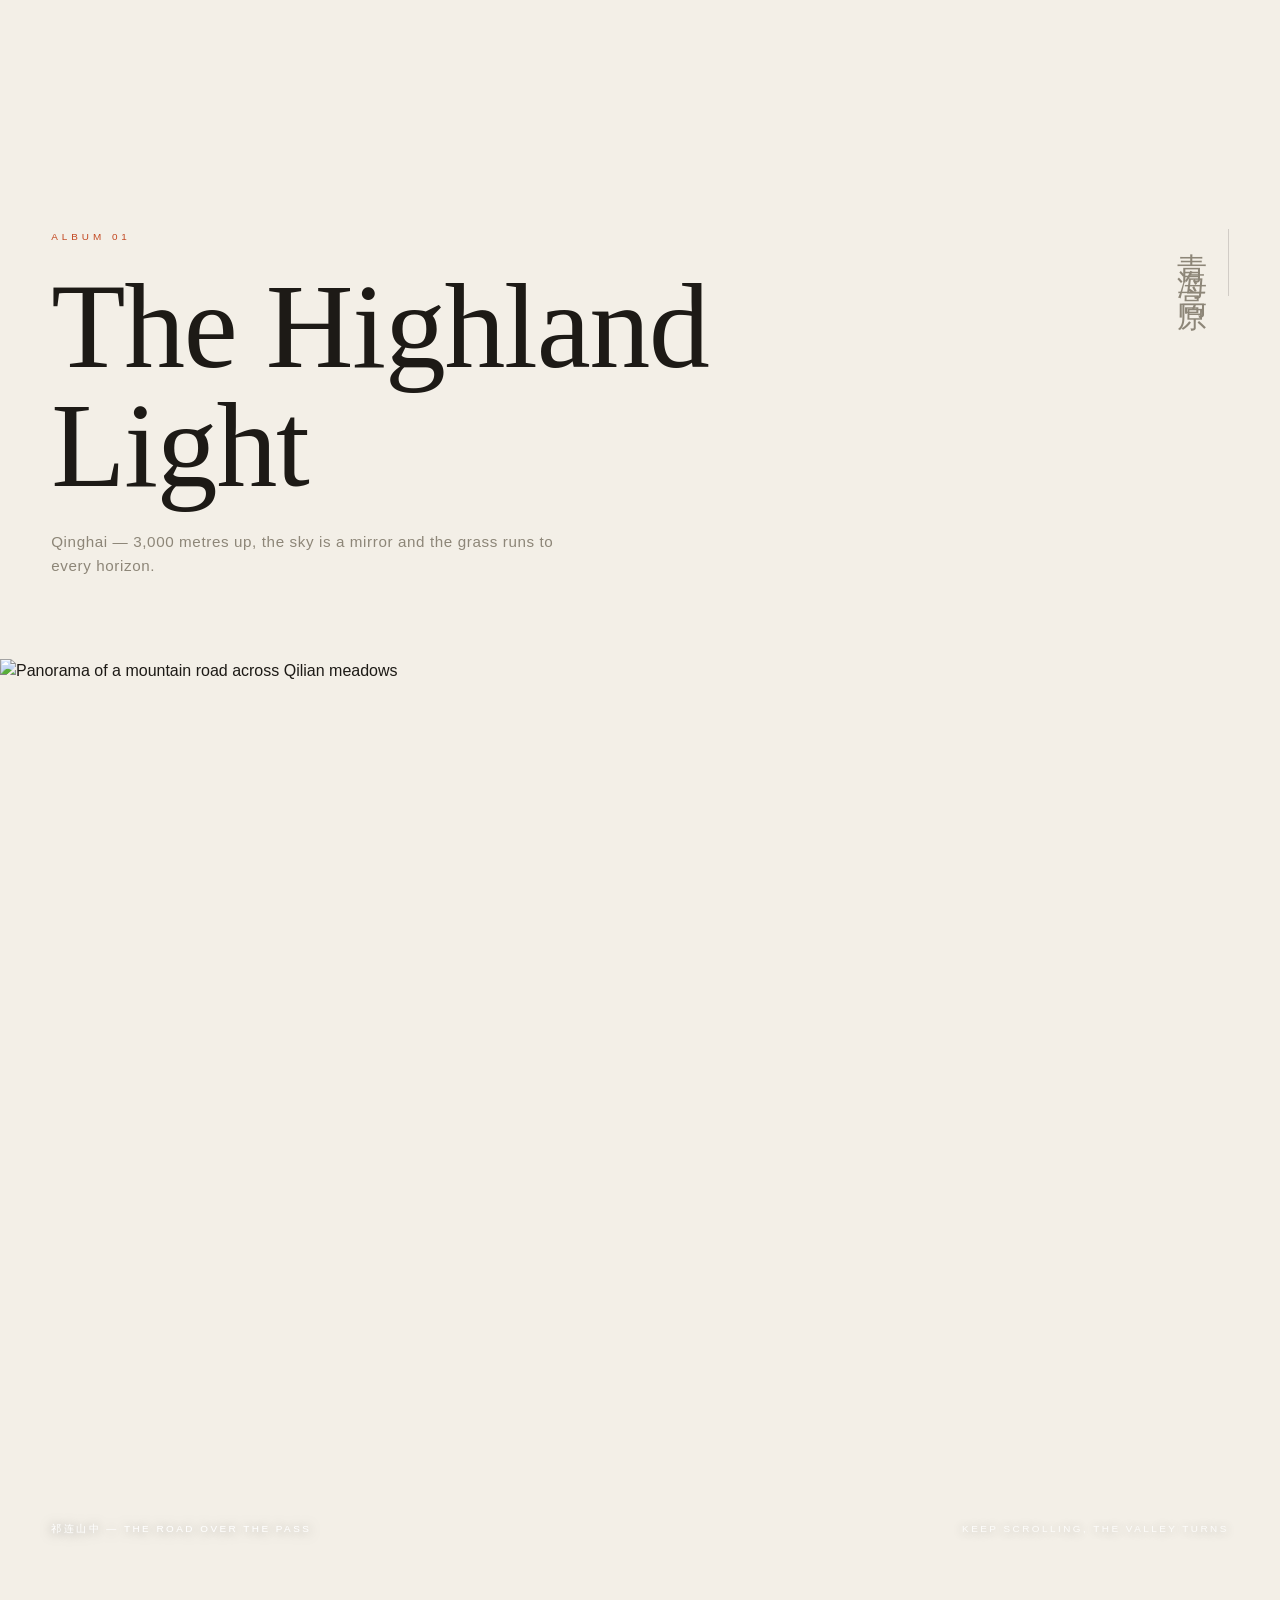
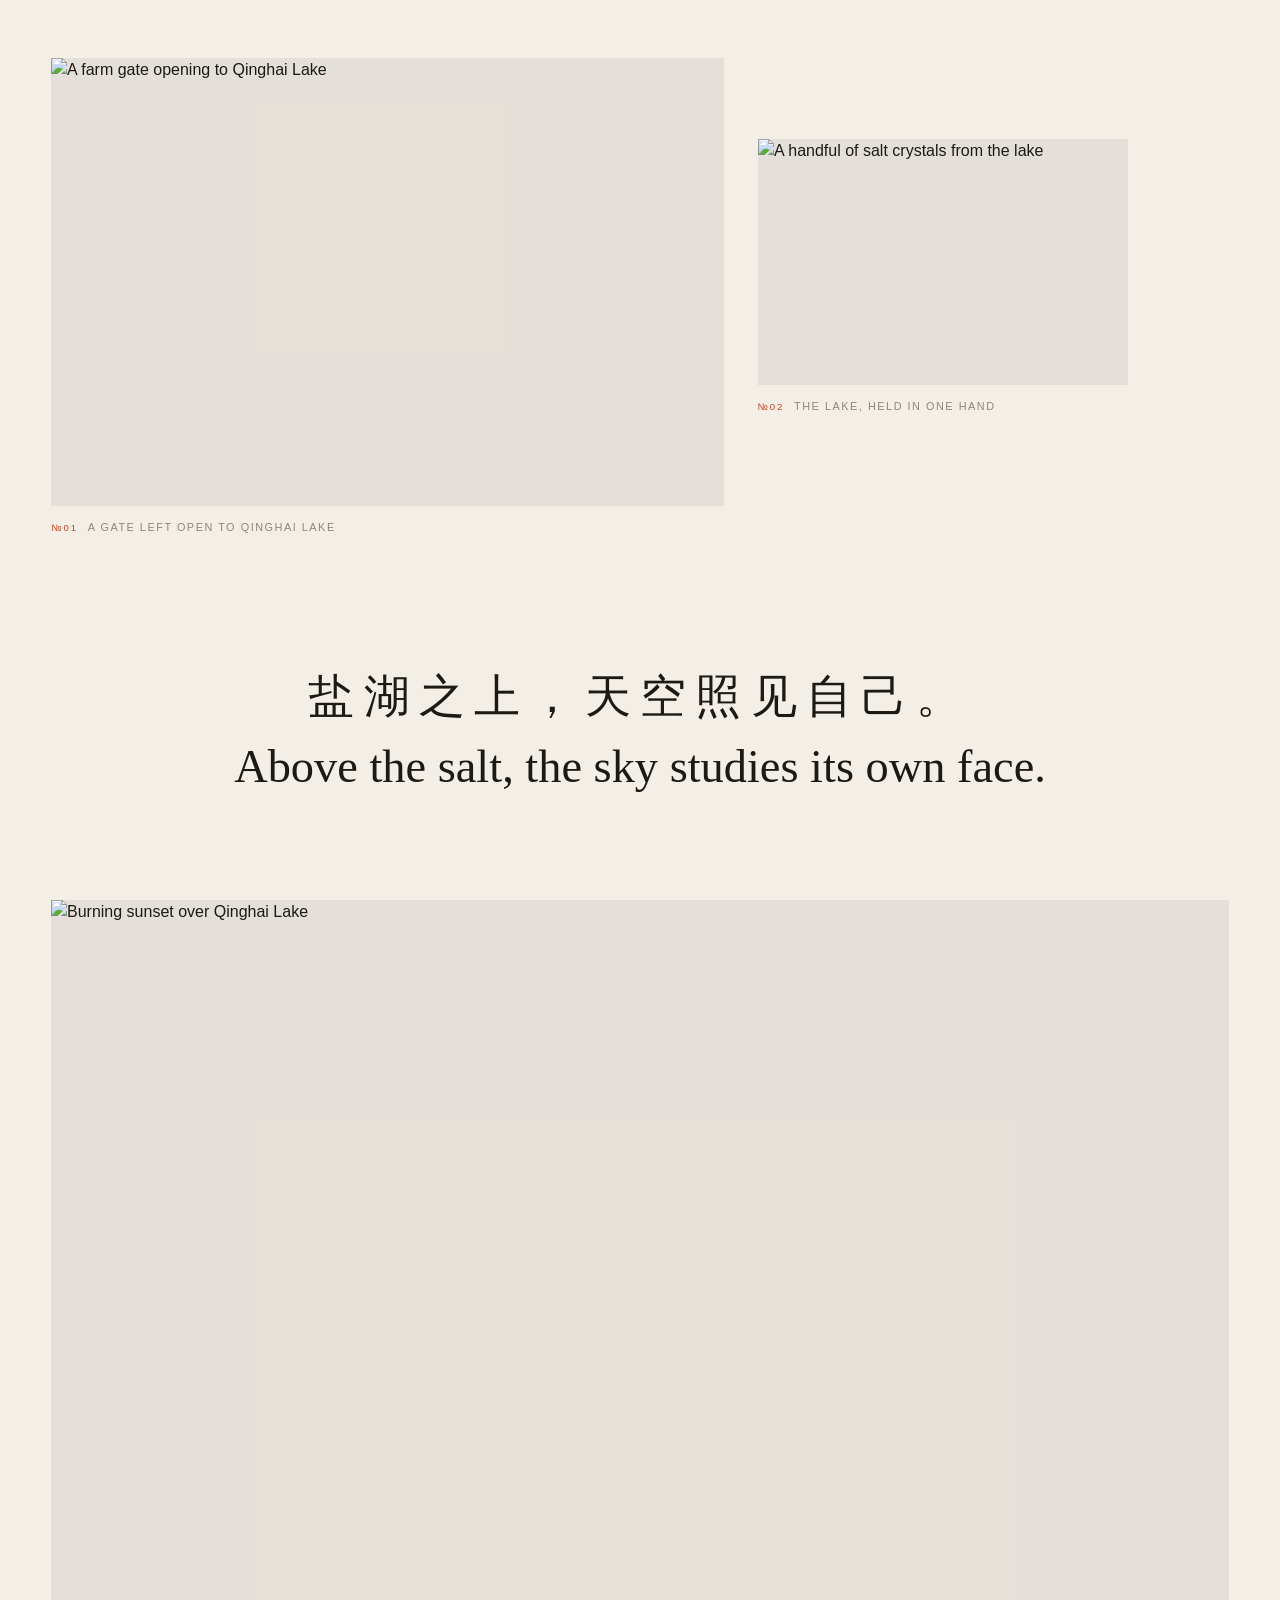
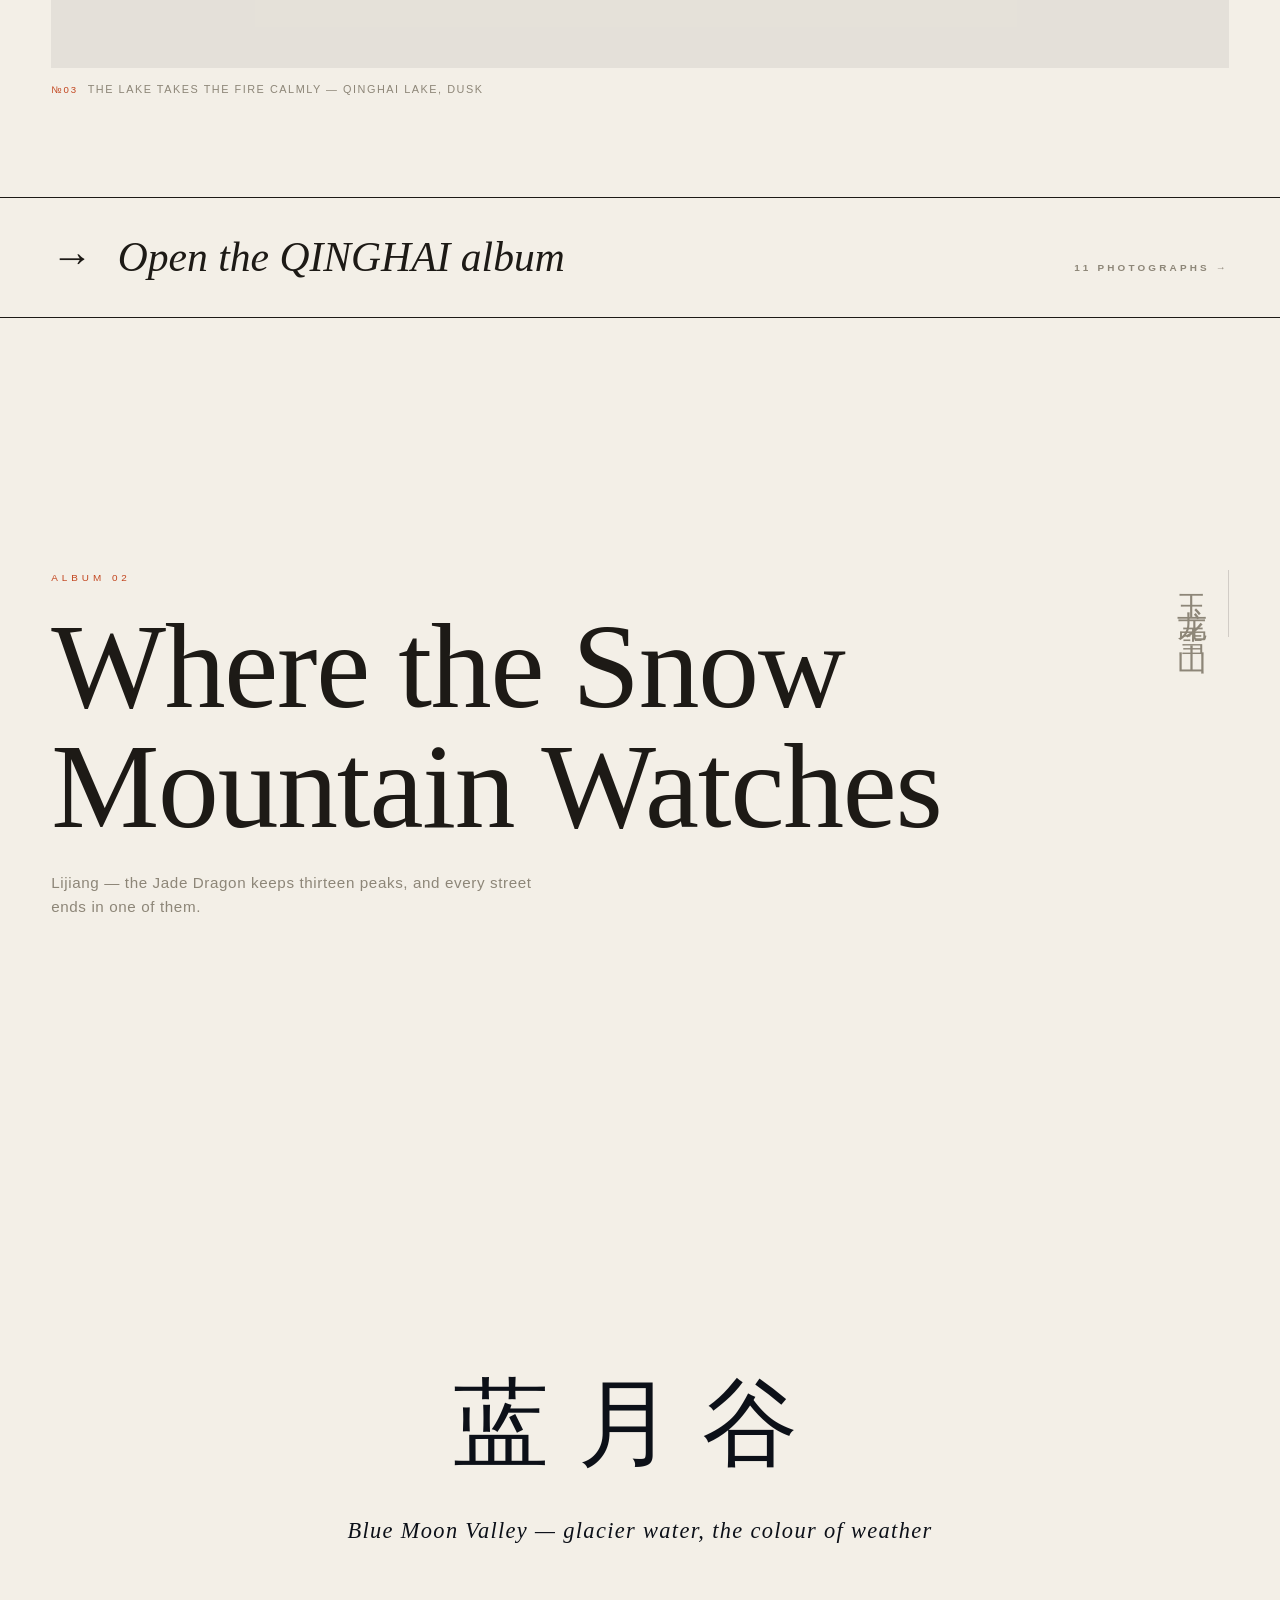
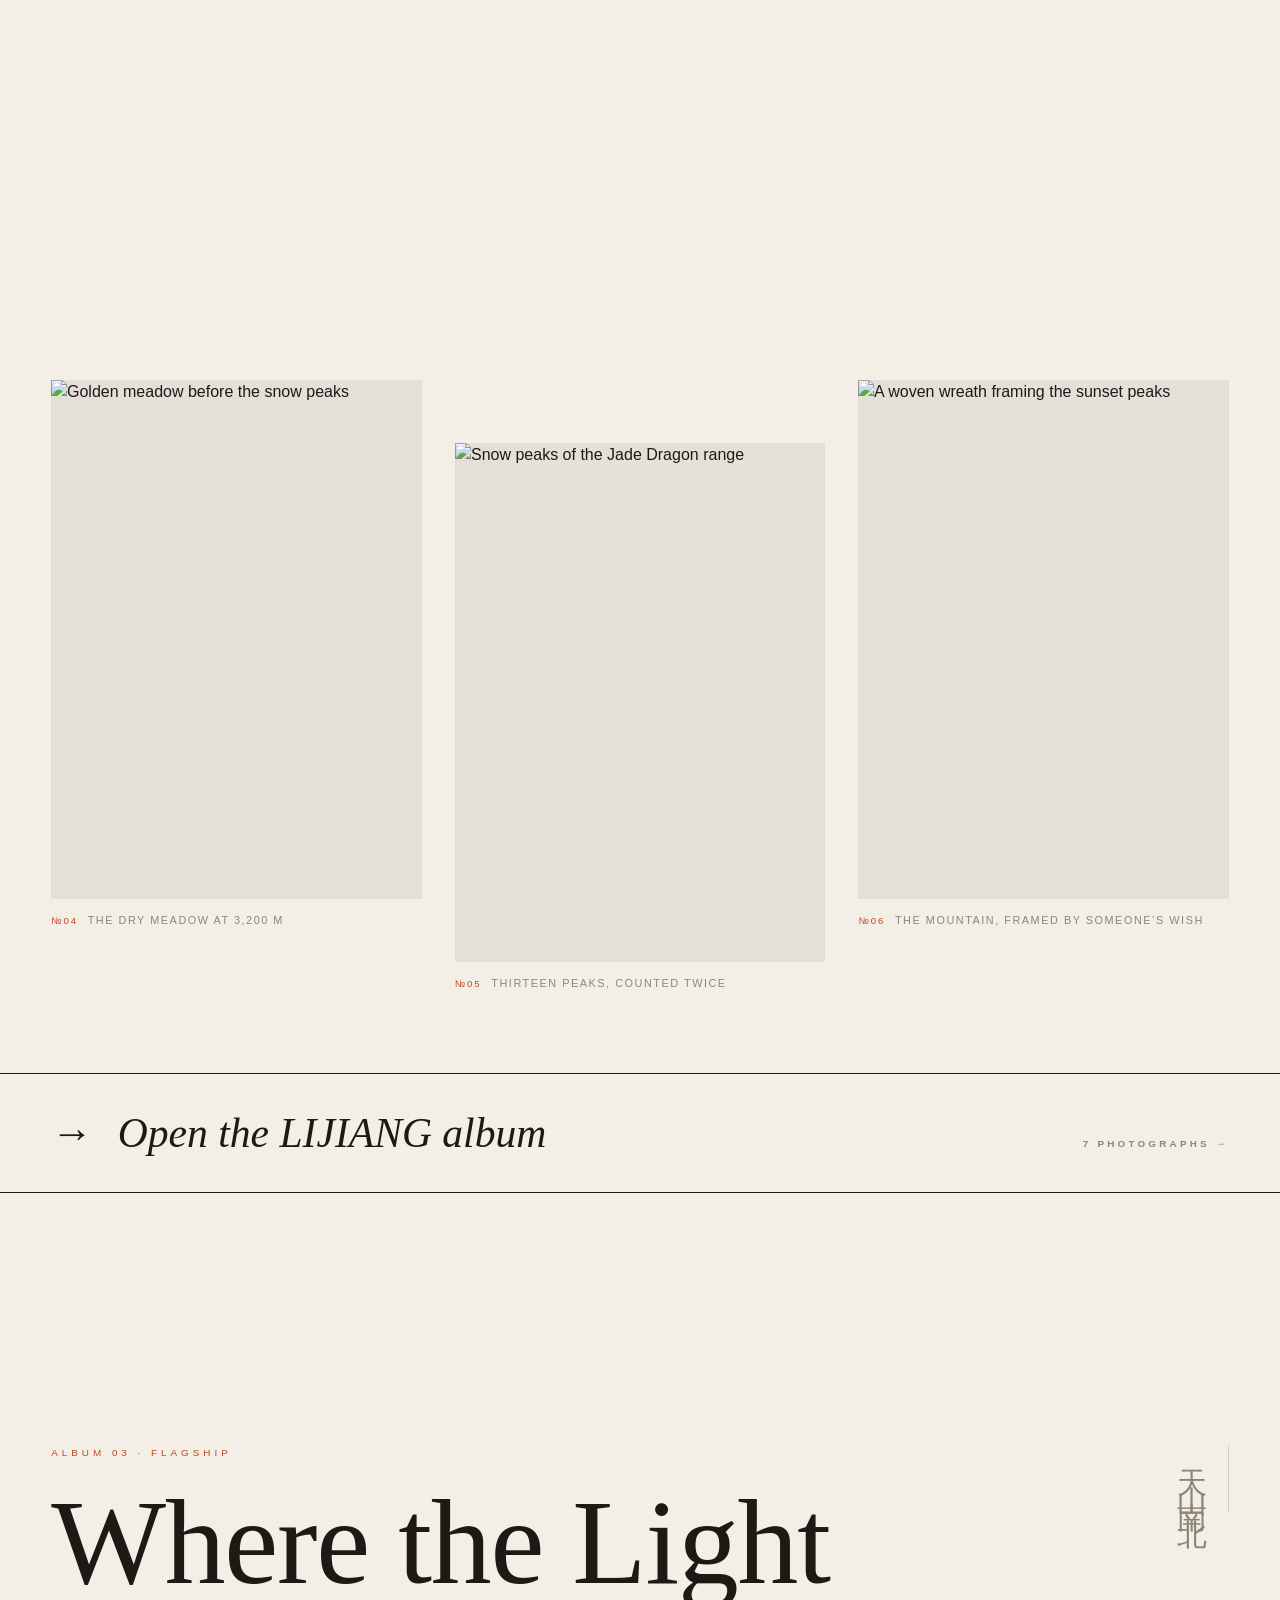
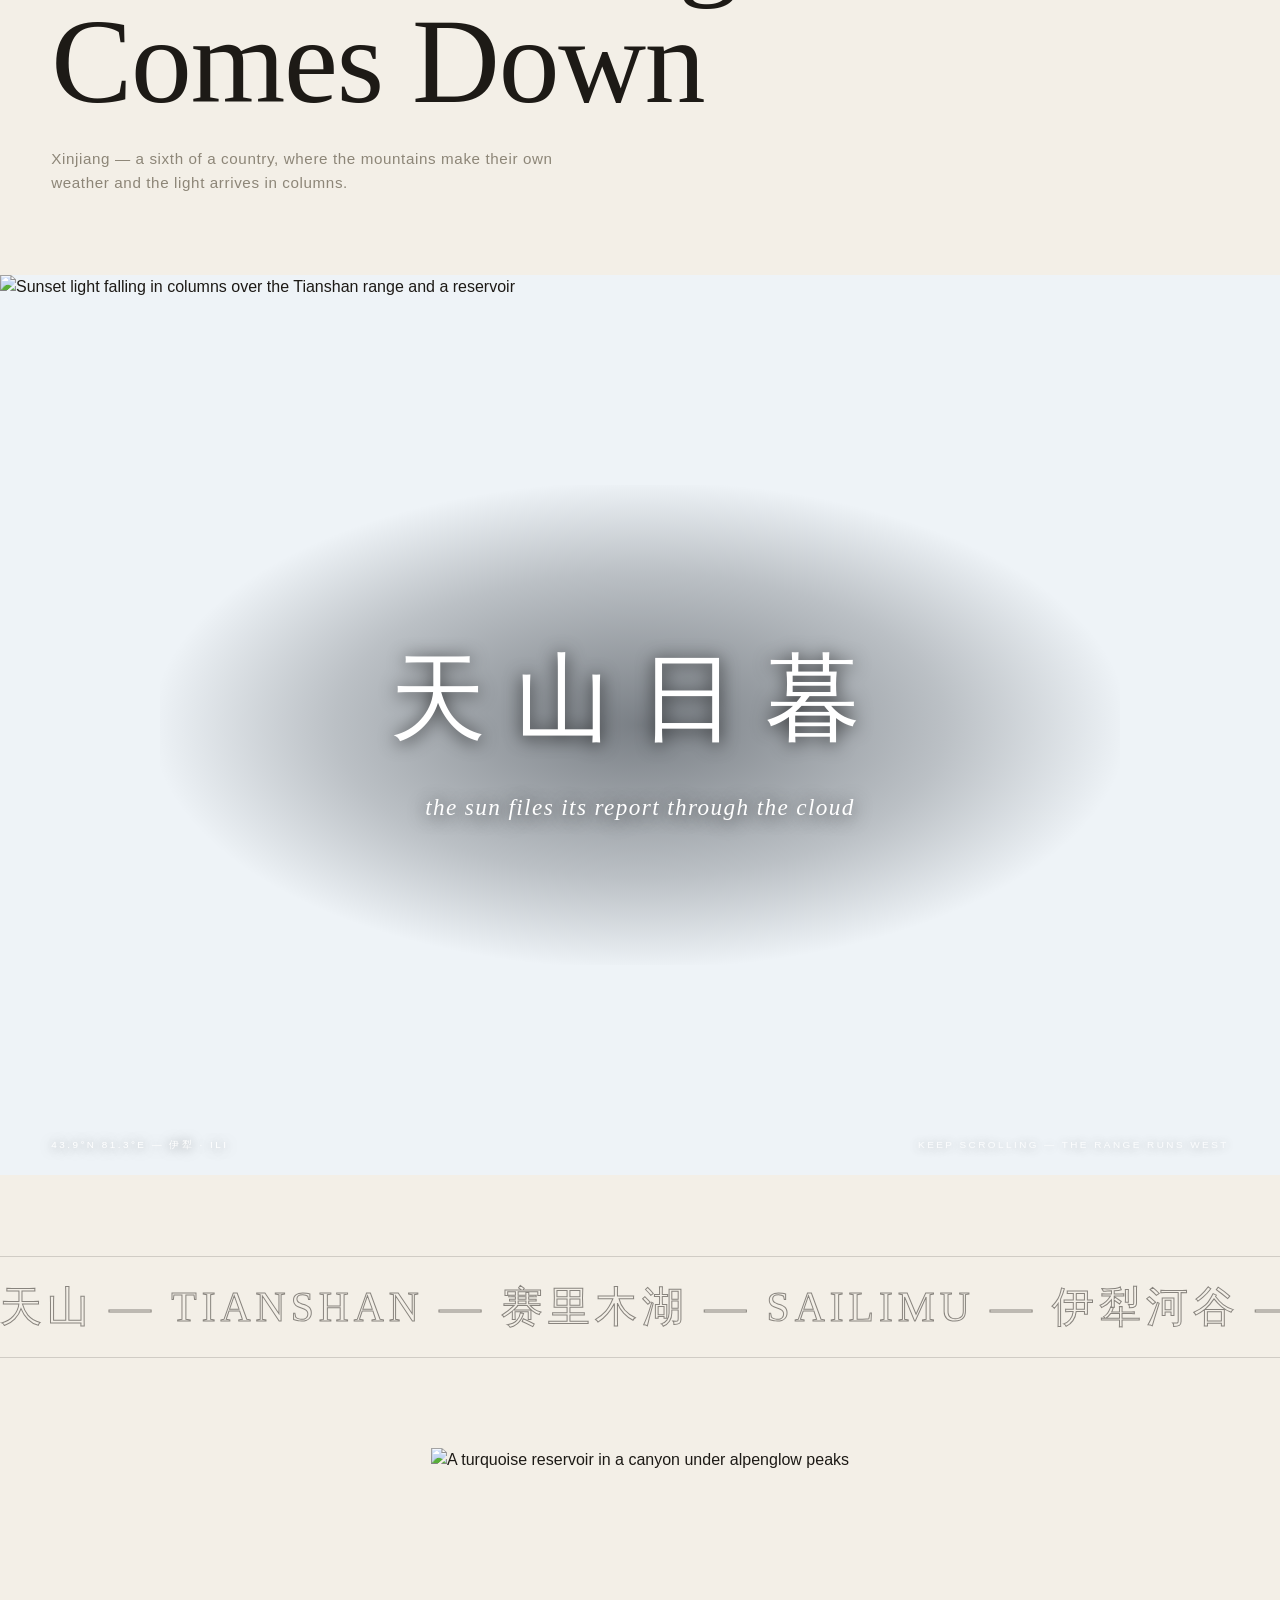
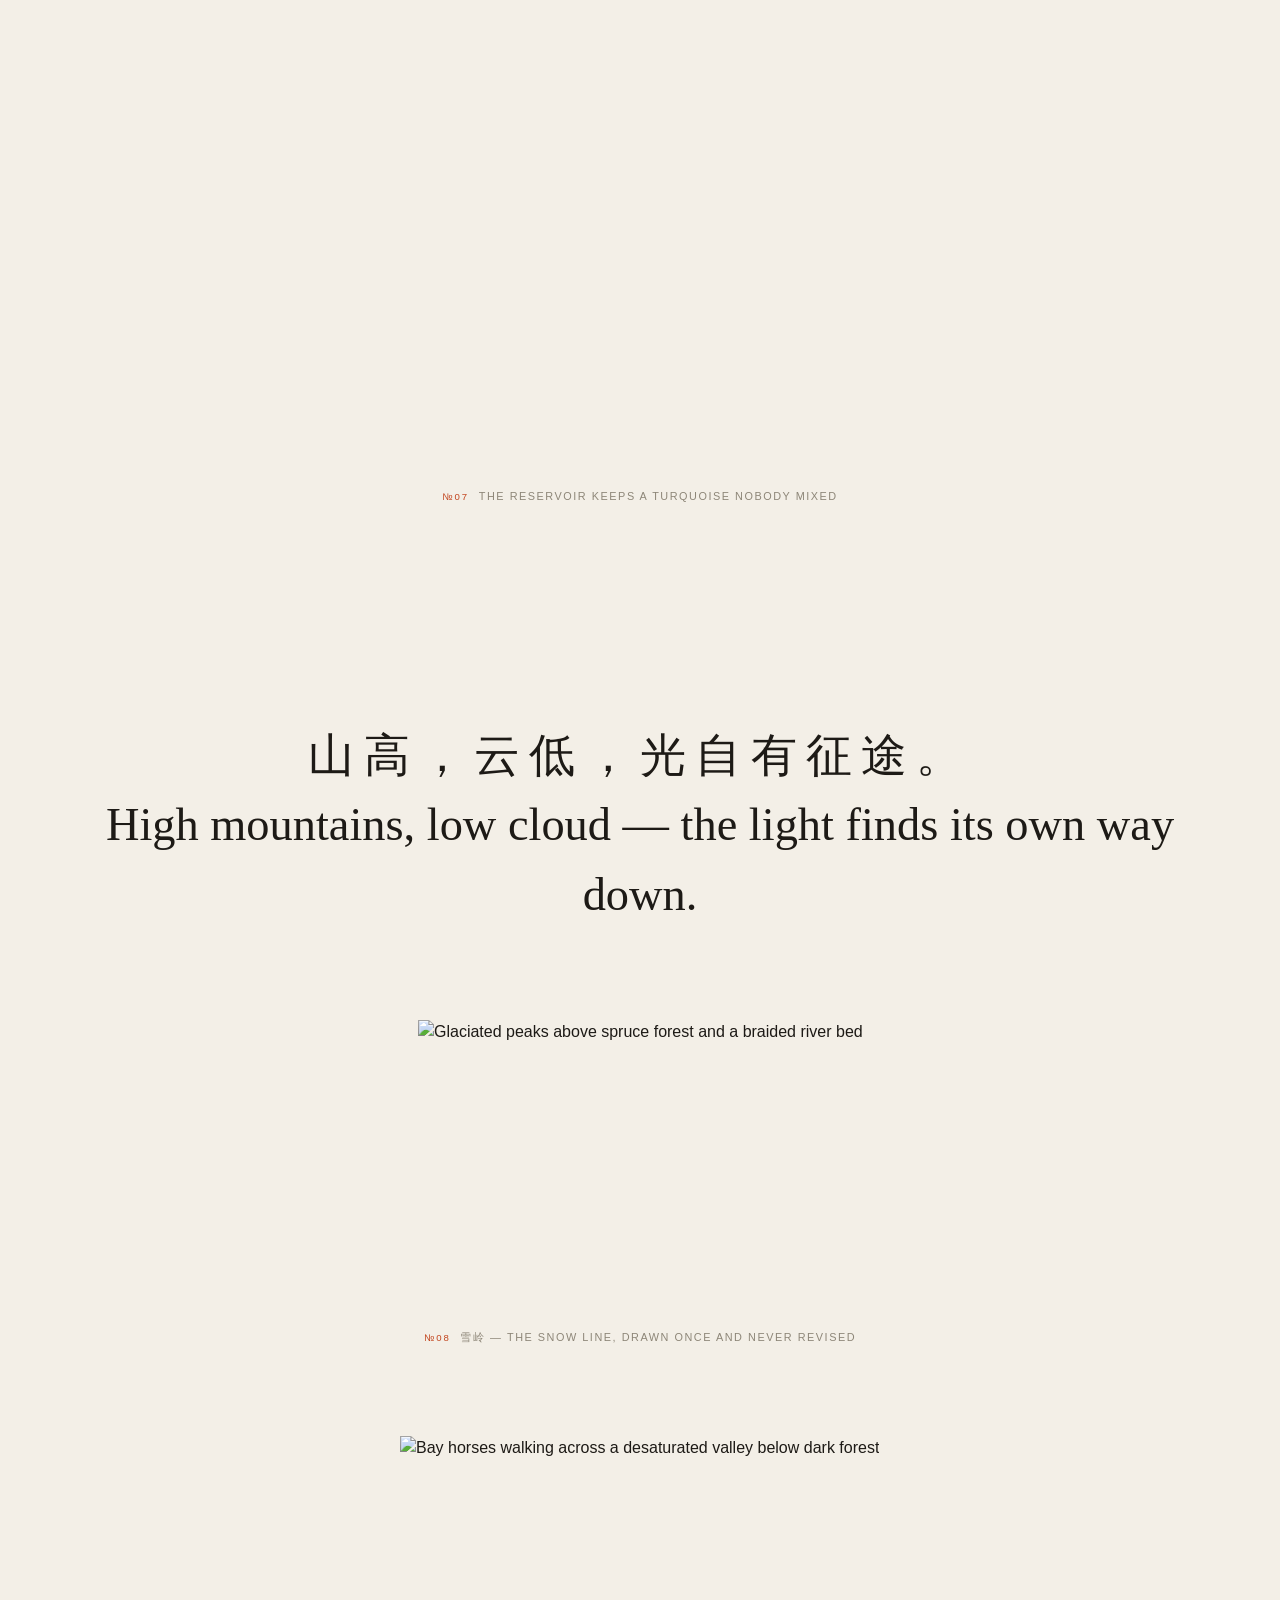
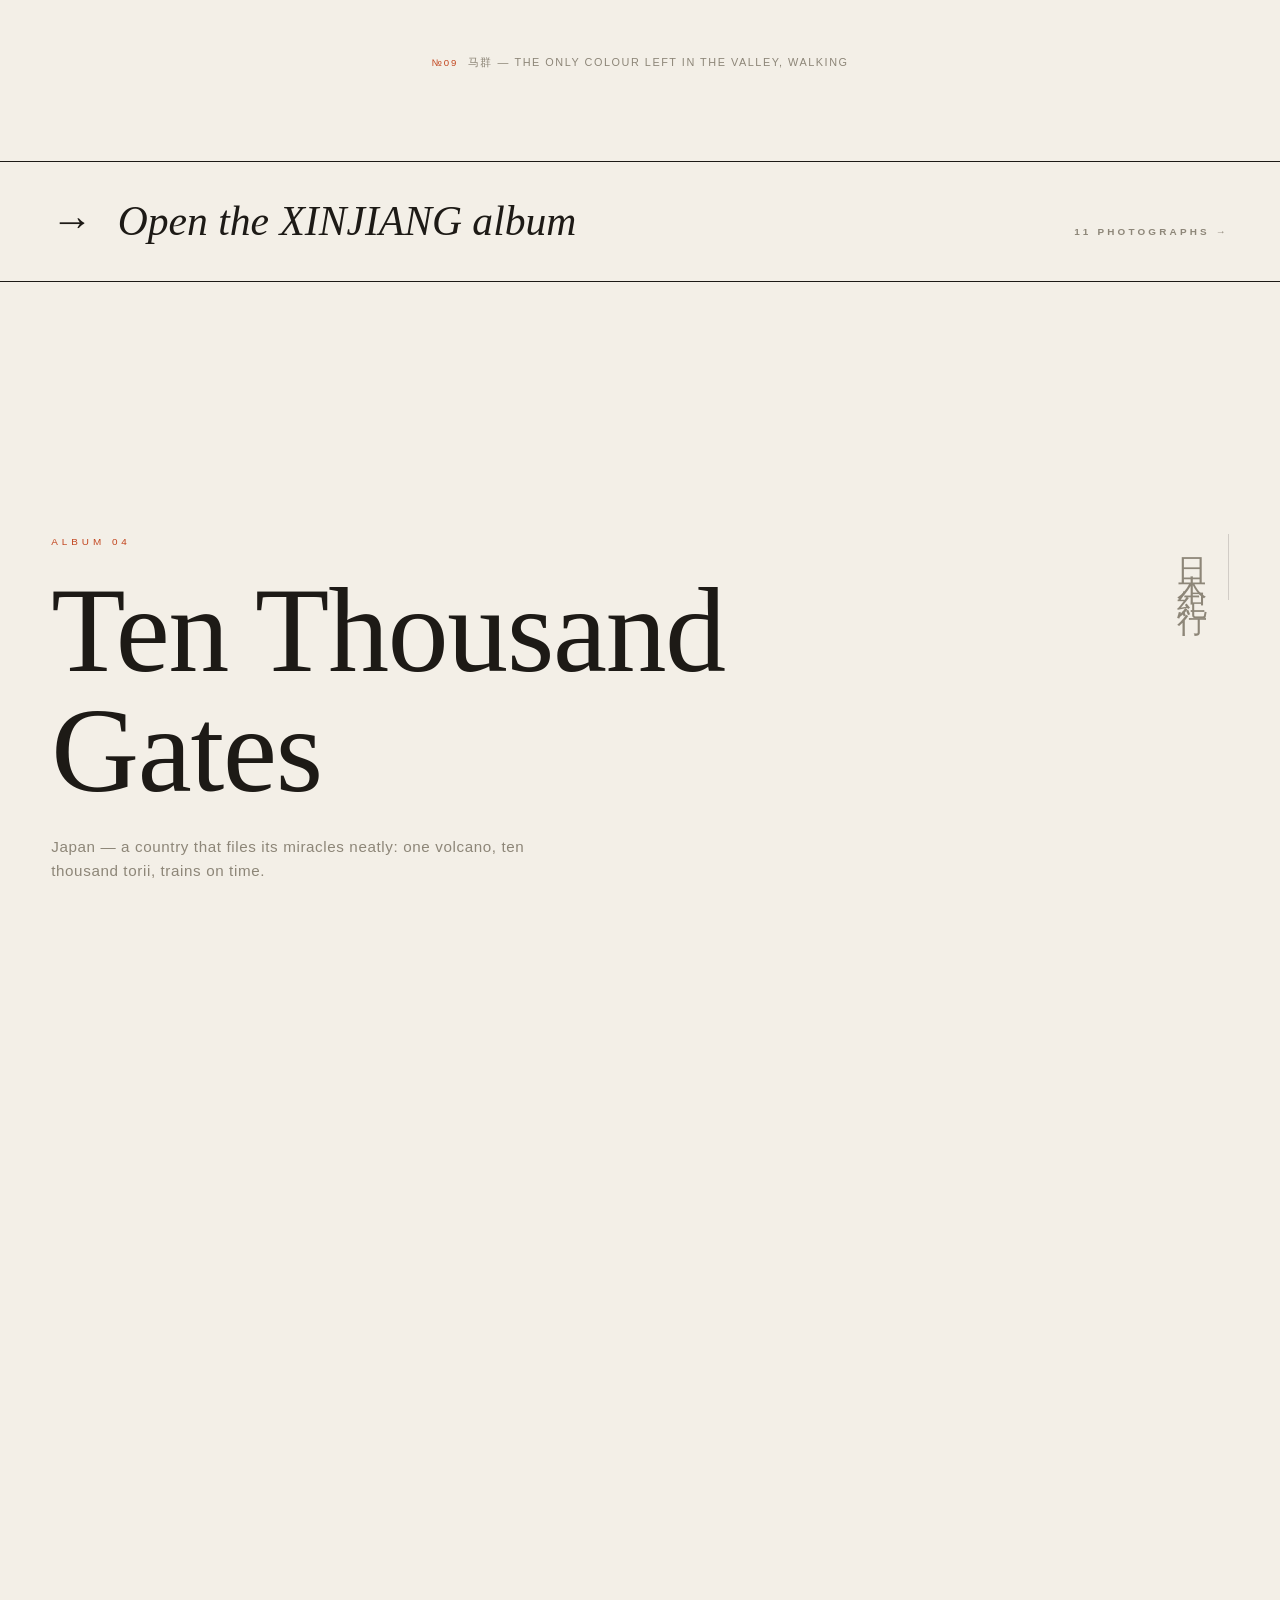
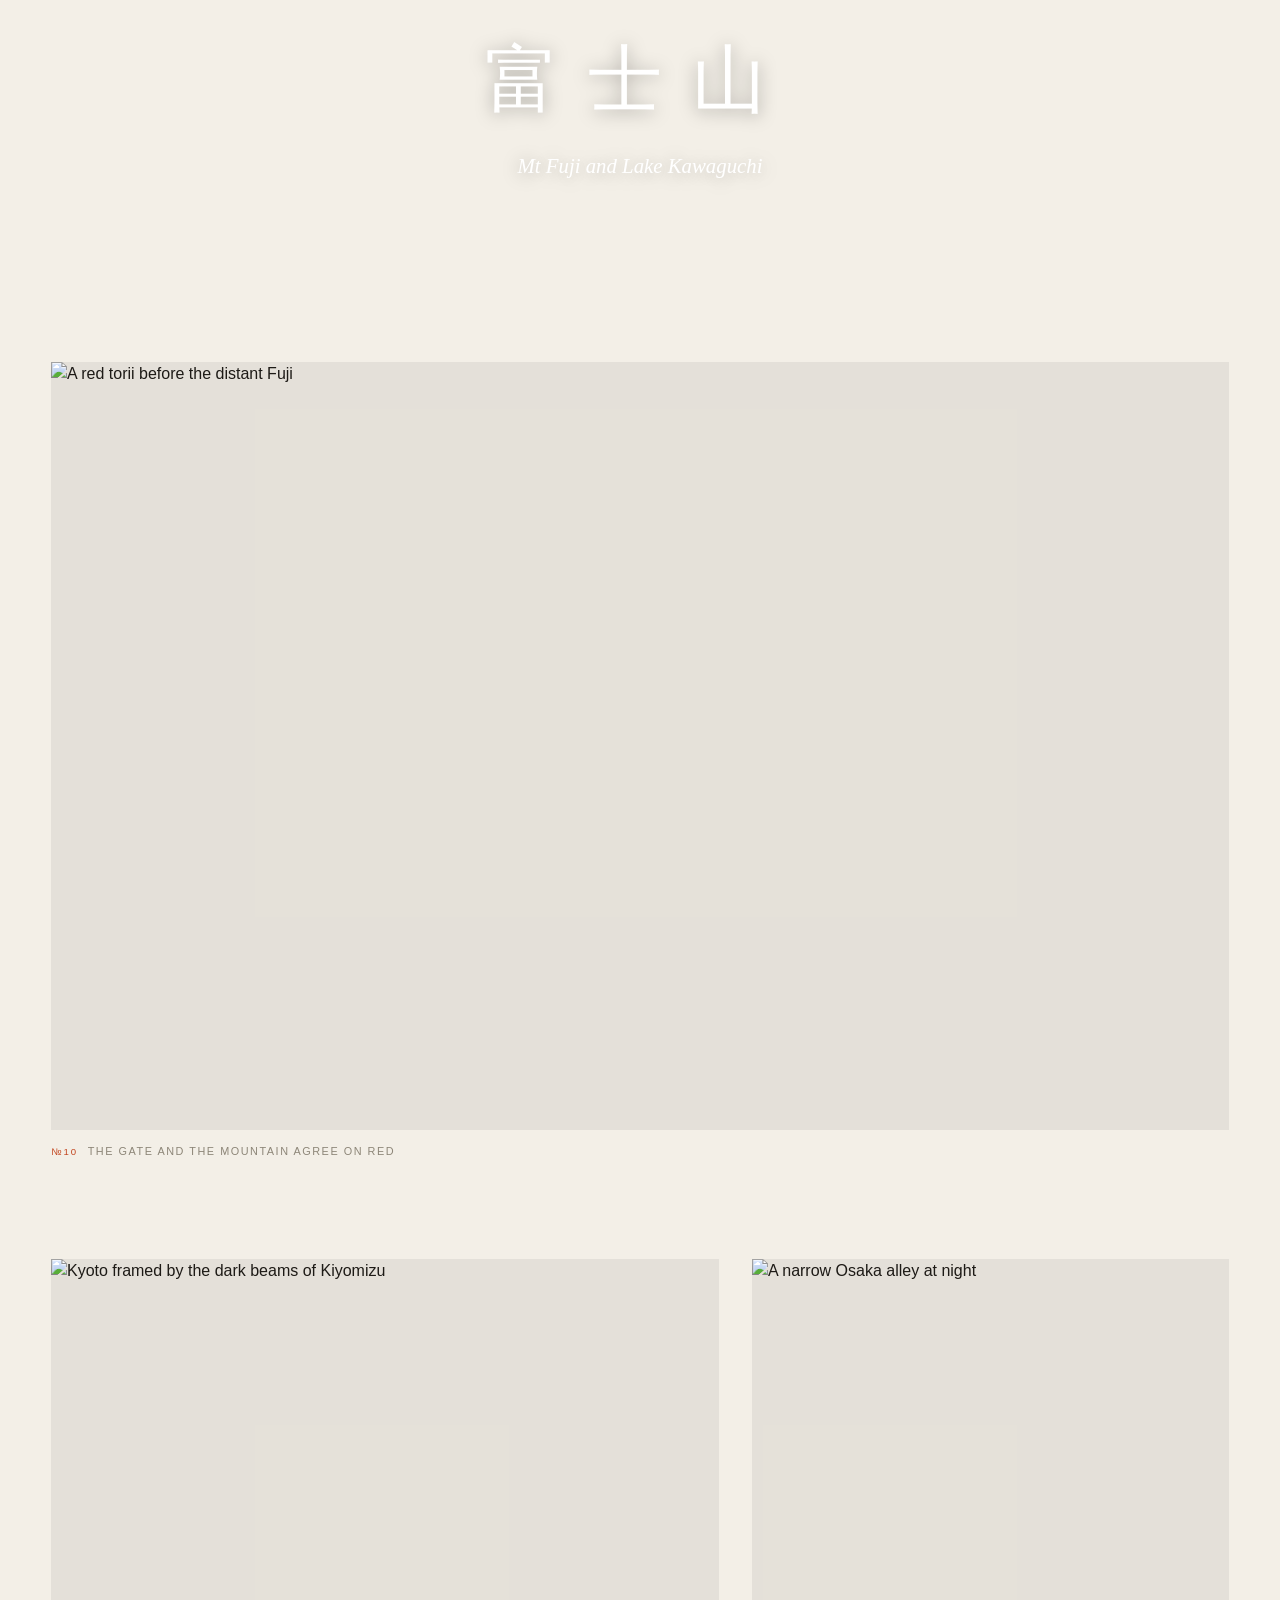
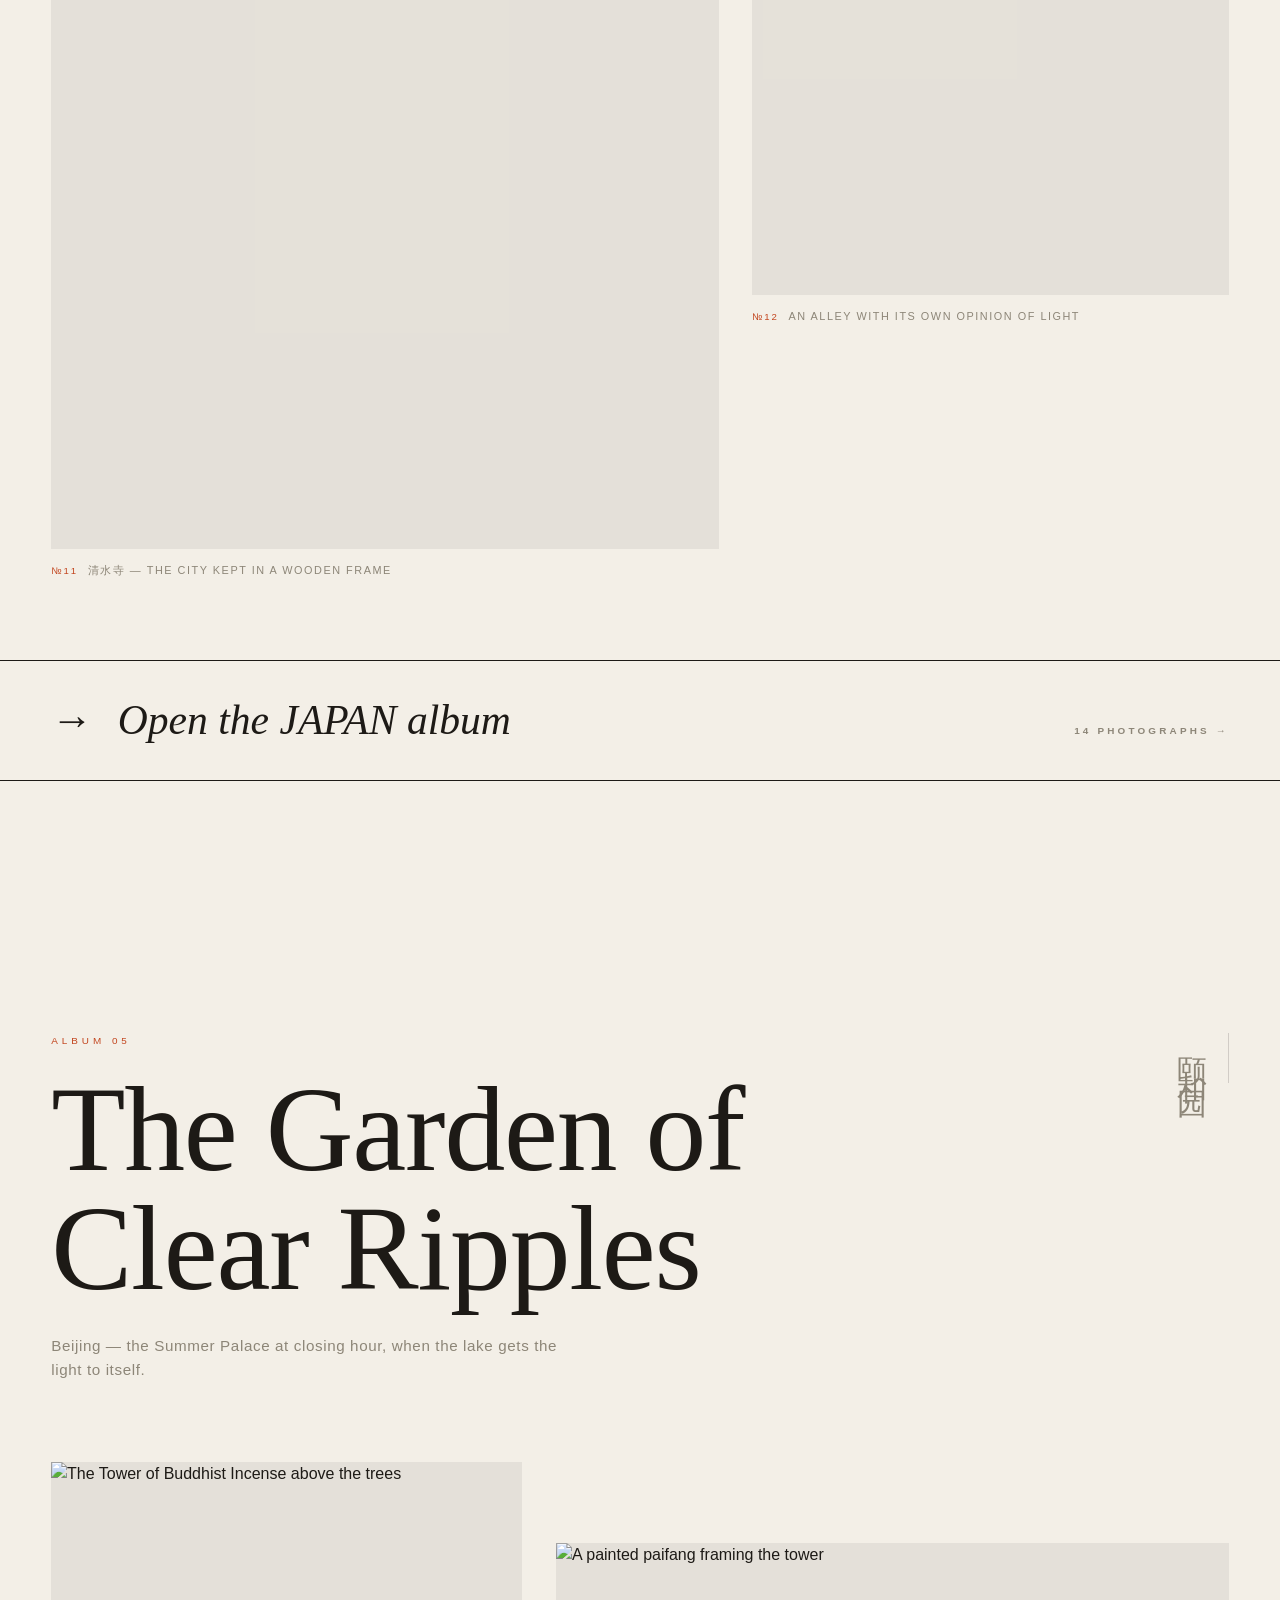
==== commit 3c6ce1a8: "dbpji" ====
--- a/index.html
+++ b/index.html
@@ -1,465 +1,416 @@
 <!DOCTYPE html>
 <html lang="en">
 <head>
-    <meta charset="UTF-8">
-    <meta name="viewport" content="width=device-width, initial-scale=1.0">
-    <title>William's Gallery</title>
-    <link href="https://fonts.googleapis.com/css2?family=Manrope:wght@400;600;800&display=swap" rel="stylesheet">
-    <link rel="stylesheet" href="style.css?v=1061">
-    <link rel="icon" type="image/png" href="images/favicon.png">
-    
-    <style>
-        /* 默认隐藏幕布，防止老访客看到它闪烁 */
-        #loading-overlay { display: none; }
-        /* 只有首次访问，才显示幕布并锁定滚动 */
-        html.first-visit #loading-overlay { display: flex; }
-        html.first-visit body { overflow: hidden; }
-    </style>
-    <script>
-        // 在任何像素渲染前执行
-        if (!sessionStorage.getItem('introPlayed')) {
-            document.documentElement.classList.add('first-visit');
-        }
-    </script>
+<meta charset="UTF-8">
+<meta name="viewport" content="width=device-width, initial-scale=1.0, viewport-fit=cover">
+<title>WPHOTOGRAPHS · Online Gallery</title>
+<meta name="description" content="An immersive photographic journey — salt lakes of Qinghai, snow mountains of Lijiang, the Tianshan ranges of Xinjiang, ten thousand gates of Japan, and the old temples of Datong.">
+<meta property="og:title" content="行记 — A Travelogue in Light">
+<meta property="og:description" content="A scroll-driven photographic journey by William — Qinghai · Xinjiang · Japan · Datong.">
+<meta property="og:image" content="assets/img/chaka1.webp">
+<meta property="og:type" content="website">
+<link rel="icon" href="assets/img/favicon.png">
+<link rel="stylesheet" href="css/style.css?v=27">
 </head>
-<body>
-    
-    <nav class="scroll-compass">
-        <div class="compass-line-track">
-            <div class="compass-active-bar" id="compass-bar"></div>
-        </div>
-        <ul class="compass-steps">
-            <li class="step-item is-active" data-index="0">01</li>
-            <li class="step-item" data-index="1">02</li>
-            <li class="step-item" data-index="2">03</li>
-            <li class="step-item" data-index="3">04</li>
-            <li class="step-item" data-index="4">05</li>
-        </ul>
-    </nav>
-
-    <div class="cursor-dot" id="cursor-dot"></div>
-    <div class="cursor-viewfinder" id="cursor-viewfinder"></div>
-
-    <div class="loading-overlay" id="loading-overlay">
-        <div class="loading-text">
-            WILL'S PHOTO GALLERY<br>
-            <span class="italic-sub">LOADING IMAGINATION</span>
-        </div>
-    </div>
-
-    <div class="container">
-        <header class="hero">
-            <p class="tag">Will's Photo Gallery</p>
-            <h1>Frames of<br>Mind.</h1>
-            <p class="tag1">Scroll To Start</p>
-        </header>
-
-        <div class="projects-stack">
-            <article class="project-card card-1">
-                <div class="card-header">
-                    <span class="card-year">07/2024</span>
-                    <span class="card-year">Canon R5</span>
-                </div>
-                <div class="card-content">
-                    <h2>Qinghai</h2>
-                    <p>Ta'er Temple, Chaka, Qunjia.</p>
-                    <a href="qinghai.html" class="btn-view">Explore</a>
-                </div>
-            </article>
-
-            <article class="project-card card-2">
-                <div class="card-header">
-                    <span class="card-year">07/2025</span>
-                    <span class="card-year">Nikon Z9</span>
-                </div>
-                <div class="card-content">
-                    <h2>Japan</h2>
-                    <p>Tokyo, Fuji Kawaguchiko, Kyoto and Osaka.</p>
-                    <a href="japan.html" class="btn-view">Explore</a>
-                </div>
-            </article>
-
-            <article class="project-card card-3">
-                <div class="card-header">
-                    <span class="card-year">08/2025</span>
-                    <span class="card-year">Mini Blog</span>
-                </div>
-                <div class="card-content">
-                    <h2>ChongQing</h2>
-                    <p>Yuzhong, Chongqing, China.</p>
-                    <a href="chongqing.html" class="btn-view">Explore</a>
-                </div>
-            </article>
-
-            <article class="project-card card-4">
-                <div class="card-header">
-                    <span class="card-year">12/2025</span>
-                    <span class="card-year">Mini Blog</span>
-                </div>
-                <div class="card-content">
-                    <h2>Lijiang</h2>
-                    <p>Yulong Snow Moutain.</p>
-                    <a href="yulong.html" class="btn-view">Explore</a>
-                </div>
-            </article>
-
-            <article class="project-card card-5">
-                <div class="card-header">
-                    <span class="card-year">∞</span>
-                    <span class="card-year">...</span>
-                </div>
-                <div class="card-content">
-                    <h2>William</h2>
-                    <p>I am Whatever It Takes.</p>
-                    <a href="about.html" class="btn-view">About</a>
-                </div>
-                <div class="archive-stub">
-                    <div class="stub-divider"></div>
-                    <div class="stub-body">
-                        <div class="stub-info">
-                            <span class="stub-tag">BEYOND THE FOLD</span>
-                            <p class="stub-text">More collections and past archives.</p>
-                        </div>
-                             <a href="#horizontal-trigger" 
-   class="stub-button" 
-   onclick="document.getElementById('horizontal-trigger').scrollIntoView({ behavior: 'smooth' }); return false;">
-    View 
-    <svg viewBox="0 0 24 24" class="stub-arrow"><path d="M5 12h14m-7-7 7 7-7 7"/></svg>
-</a>
-                    </div>
-                </div>
-            </article>
-
-
-
-
-
-
-            
-        </div>
-    </div>
-
-
-<section class="horizontal-pivot" id="horizontal-trigger">
-    <div class="h-sticky-box">
-        <div class="h-track" id="h-track">
-            <div class="h-item">
-               <img src="images/yihe.webp" loading="lazy">
-                     <div class="h-overlay">
-        <div class="h-info">
-            <p class="h-tag">08/2025</p>
-            <h3>YiHeYuan</h3>
-            <span class="h-btn">Uploading...Come Back later</span>
-        </div>
-    </div>
+<body data-theme="light">
+
+<div class="page-ambient" aria-hidden="true"></div>
+<div class="grain" aria-hidden="true"></div>
+
+<div class="page-transition" id="pageTransition" aria-hidden="true"></div>
+
+<!-- ======================= PRELOADER ======================= -->
+<div class="preloader" id="preloader">
+  <div class="preloader-inner">
+    <div class="preloader-char" id="preloaderChar">山</div>
+    <div class="preloader-count"><span id="preloaderNum">00</span></div>
+    <div class="preloader-label">loading the journey</div>
+  </div>
+  <div class="preloader-curtain"></div>
 </div>
 
-
-            
-            <div class="h-item">
-    <img src="images/con1.webp" loading="lazy">
-    
-    <div class="h-overlay">
-        <div class="h-info">
-            <p class="h-tag">Stay Tuned Summer 2026</p>
-            <h3>XinJiang</h3>
-            <span class="h-btn">To be Continued</span>
-        </div>
-
-
-
-    </div>
+<!-- ======================= CURSOR ======================= -->
+<div class="cursor" id="cursor" aria-hidden="true">
+  <div class="cursor-dot"></div>
+  <div class="cursor-ring"><span class="cursor-label"></span></div>
 </div>
-    <div class="h-progress-container" id="h-progress-area">
-        <div class="h-scroll-hint" id="h-scroll-hint">
-        <span>SWIPE / SCROLL</span> <span class="arrow-jump">→</span>
-    </div>
-    
-    <div class="h-progress-track">
-        <div class="h-progress-bar" id="h-progress-bar"></div>
-    </div>
+
+<!-- ======================= PROGRESS ======================= -->
+<div class="progress" aria-hidden="true"><div class="progress-bar" id="progressBar"></div></div>
+
+<!-- ======================= HEADER ======================= -->
+<div class="site-head-blur" aria-hidden="true"></div>
+<header class="site-head" id="siteHead">
+  <a class="brand" href="#top" data-scrollto="#top">
+    <span class="brand-cn" lang="zh">WPHOT</span>
+    <span class="brand-en">a travelogue<br>by William</span>
+  </a>
+  <button class="menu-btn" id="menuBtn" aria-label="Open albums" aria-expanded="false">
+    <span class="menu-btn-word" data-open="albums" data-close="close">albums</span>
+    <span class="menu-btn-lines"><i></i><i></i></span>
+  </button>
+</header>
+
+<!-- ======================= MENU OVERLAY ======================= -->
+<nav class="menu" id="menu" aria-hidden="true">
+  <div class="menu-bg"></div>
+  <div class="menu-preview" id="menuPreview">
+    <img src="assets/img/lake1.webp" alt="" id="menuPreviewImg" loading="lazy" decoding="async">
+  </div>
+  <ol class="menu-list">
+    <li><a href="#qinghai"  data-scrollto="#qinghai"  data-preview="assets/img/lake1.webp"><em>01</em><span lang="zh">青海</span><b>The Highland Light</b></a></li>
+    <li><a href="#lijiang"  data-scrollto="#lijiang"  data-preview="assets/img/lijiang4.webp"><em>02</em><span lang="zh">丽江</span><b>Snow Mountain Watches</b></a></li>
+    <li><a href="#xinjiang" data-scrollto="#xinjiang" data-preview="assets/img/xj8.webp"><em>03</em><span lang="zh">新疆</span><b>Where the Light Comes Down</b></a></li>
+    <li><a href="#japan"    data-scrollto="#japan"    data-preview="assets/img/kyoto1.webp"><em>04</em><span lang="zh">日本</span><b>Ten Thousand Gates</b></a></li>
+    <li><a href="#beijing"  data-scrollto="#beijing"  data-preview="assets/img/yih3.webp"><em>05</em><span lang="zh">北京</span><b>Garden of Ripples</b></a></li>
+    <li><a href="#datong"   data-scrollto="#datong"   data-preview="assets/img/datong5.webp"><em>06</em><span lang="zh">大同</span><b>Within the Walls</b></a></li>
+    <li><a href="#about"    data-scrollto="#about"    data-preview="assets/img/me.webp"><em>07</em><span lang="zh">后记</span><b>Afterword</b></a></li>
+  </ol>
+  <div class="menu-foot">
+    <span>travel · love · remember</span>
+    <span lang="zh">山 河 城 海</span>
+  </div>
+</nav>
+
+<main id="top">
+
+  <!-- ======================= HERO ======================= -->
+  <section class="hero" id="hero">
+    <canvas class="hero-canvas" id="heroCanvas"></canvas>
+    <div class="hero-veil"></div>
+    <div class="hero-content">
+      <p class="hero-kicker" data-hero-fade>a photographic record · 2023 — 2026</p>
+      <h1 class="hero-title">
+        <span class="hero-cn" lang="zh"><i data-hero-char>W</i><i data-hero-char>PHOT</i></span>
+        <span class="hero-en">
+          <span class="hero-line"><i data-hero-word>A</i> <i data-hero-word>TRAVELOGUE</i></span>
+          <span class="hero-line"><i data-hero-word>By</i> <i data-hero-word>William</i></span>
+        </span>
+      </h1>
+      <p class="hero-sub" data-hero-fade>Salt lakes · snow mountains · Tianshan light · quiet shrines —<br><span class="only-fine">move the pointer, the lake remembers.</span><span class="only-coarse">drag a finger across the water — it remembers.</span></p>
+    </div>
+    <div class="hero-foot" data-hero-fade>
+      <span class="hero-coord">35.06°N 135.80°E — Rurikoin, Kyoto</span>
+      <span class="scroll-cue"><i></i>scroll</span>
+      <span class="hero-coord right">京都 · 琉璃光院</span>
+    </div>
+  </section>
+
+  <!-- ======================= MANIFESTO ======================= -->
+  <section class="manifesto">
+    <p class="manifesto-text" data-anim="words">
+      Between the salt lakes of Qinghai and the light-struck ranges of the Tianshan,
+      between Fuji’s quiet slope and the painted halls of Datong —
+      this is a record of <em>light</em>, kept while walking.
+      Six albums; the road between them is yours.
+    </p>
+    <figure class="mani-float mani-float-1" data-speed="-0.35"><img src="assets/img/cow.webp" alt="A highland cow in pine shadow" loading="lazy" decoding="async"></figure>
+    <figure class="mani-float mani-float-2" data-speed="0.45"><img src="assets/img/ta1.webp" alt="Painted gate of Kumbum monastery" loading="lazy" decoding="async"></figure>
+    <figure class="mani-float mani-float-3" data-speed="-0.2"><img src="assets/img/kyo4.webp" alt="A lantern over shrine steps at dusk" loading="lazy" decoding="async"></figure>
+  </section>
+
+  <!-- ======================= ALBUM 01 — QINGHAI ======================= -->
+  <section class="chapter" id="qinghai">
+    <header class="chapter-head">
+      <span class="chapter-no" data-anim="fade">album 01</span>
+      <span class="chapter-cn" lang="zh" data-anim="fade">青海高原</span>
+      <h2 class="chapter-title" data-anim="chars">The Highland<br>Light</h2>
+      <p class="chapter-sub" data-anim="fade">Qinghai — 3,000 metres up, the sky is a mirror and the grass runs to every horizon.</p>
+    </header>
+
+    <!-- pinned panorama pan -->
+    <div class="pano-pin" id="panoPin">
+      <div class="pano-track"><img src="assets/img/qjpano.webp" alt="Panorama of a mountain road across Qilian meadows" id="panoImg" decoding="async"></div>
+      <div class="pano-caption"><span>祁连山中 — the road over the pass</span><span class="pano-hint">keep scrolling, the valley turns</span></div>
+    </div>
+
+    <div class="grid">
+      <figure class="ph w7" data-speed="0.08" data-cursor="view">
+        <div class="ph-frame"><img src="assets/img/lake1.webp" alt="A farm gate opening to Qinghai Lake" loading="lazy" decoding="async"></div>
+        <figcaption><span>№01</span>a gate left open to Qinghai Lake</figcaption>
+      </figure>
+      <figure class="ph w4 push-down" data-speed="-0.12" data-cursor="view">
+        <div class="ph-frame"><img src="assets/img/chaka2.webp" alt="A handful of salt crystals from the lake" loading="lazy" decoding="async"></div>
+        <figcaption><span>№02</span>the lake, held in one hand</figcaption>
+      </figure>
+    </div>
+
+    <blockquote class="pull" data-anim="words"><span lang="zh">盐湖之上，天空照见自己。</span><br>Above the salt, the sky studies its own face.</blockquote>
+
+    <figure class="ph full" data-cursor="view">
+      <div class="ph-frame deep"><img src="assets/img/qh10.webp" alt="Burning sunset over Qinghai Lake" loading="lazy" data-deep decoding="async"></div>
+      <figcaption><span>№03</span>the lake takes the fire calmly — Qinghai Lake, dusk</figcaption>
+    </figure>
+
+    <a class="album-link" href="album.html?a=qinghai" data-cursor="view">
+      <em>Open the QINGHAI album</em>
+      <small>11 photographs <span class="album-arrow">→</span></small>
+    </a>
+  </section>
+
+  <!-- ======================= ALBUM 02 — LIJIANG ======================= -->
+  <section class="chapter" id="lijiang">
+    <header class="chapter-head">
+      <span class="chapter-no" data-anim="fade">album 02</span>
+      <span class="chapter-cn" lang="zh" data-anim="fade">玉龙雪山</span>
+      <h2 class="chapter-title" data-anim="chars">Where the Snow<br>Mountain Watches</h2>
+      <p class="chapter-sub" data-anim="fade">Lijiang — the Jade Dragon keeps thirteen peaks, and every street ends in one of them.</p>
+    </header>
+
+    <!-- pinned zoom reveal -->
+    <div class="zoom-pin" id="zoomPin">
+      <div class="zoom-frame" id="zoomFrame">
+        <img src="assets/img/lijiang1.webp" alt="Blue Moon Valley beneath Jade Dragon Snow Mountain" decoding="async">
+      </div>
+      <div class="zoom-text" id="zoomText">
+        <span lang="zh">蓝月谷</span>
+        <p>Blue Moon Valley — glacier water, the colour of weather</p>
+      </div>
+    </div>
+
+    <div class="trio">
+      <figure class="ph" data-speed="0.1" data-cursor="view">
+        <div class="ph-frame"><img src="assets/img/lij1.webp" alt="Golden meadow before the snow peaks" loading="lazy" decoding="async"></div>
+        <figcaption><span>№04</span>the dry meadow at 3,200 m</figcaption>
+      </figure>
+      <figure class="ph" data-speed="-0.1" data-cursor="view">
+        <div class="ph-frame"><img src="assets/img/lijiang4.webp" alt="Snow peaks of the Jade Dragon range" loading="lazy" decoding="async"></div>
+        <figcaption><span>№05</span>thirteen peaks, counted twice</figcaption>
+      </figure>
+      <figure class="ph" data-speed="0.16" data-cursor="view">
+        <div class="ph-frame"><img src="assets/img/lij2.webp" alt="A woven wreath framing the sunset peaks" loading="lazy" decoding="async"></div>
+        <figcaption><span>№06</span>the mountain, framed by someone’s wish</figcaption>
+      </figure>
+    </div>
+
+    <a class="album-link" href="album.html?a=lijiang" data-cursor="view">
+      <em>Open the LIJIANG album</em>
+      <small>7 photographs <span class="album-arrow">→</span></small>
+    </a>
+  </section>
+
+  <!-- ======================= ALBUM 03 — XINJIANG (flagship, dark) ======================= -->
+  <!-- theme is driven by js/xinjiang.js (not the generic [data-theme-dark]
+       handler): this chapter's pinned scene grows it well past its own
+       measured box, so the dark ground is anchored to #japan instead -->
+  <section class="chapter chapter-xj" id="xinjiang">
+    <header class="chapter-head">
+      <span class="chapter-no" data-anim="fade">album 03 · flagship</span>
+      <span class="chapter-cn" lang="zh" data-anim="fade">天山南北</span>
+      <h2 class="chapter-title" data-anim="chars">Where the Light<br>Comes Down</h2>
+      <p class="chapter-sub" data-anim="fade">Xinjiang — a sixth of a country, where the mountains make their own weather and the light arrives in columns.</p>
+    </header>
+
+    <!-- FLAGSHIP: WebGL god-ray panorama, pinned + scroll-scrubbed -->
+    <div class="xj-pin" id="xjPin">
+      <canvas class="xj-canvas" id="xjCanvas" aria-hidden="true"></canvas>
+      <img class="xj-fallback" id="xjFallback" src="assets/img/xj1.webp" alt="Sunset light falling in columns over the Tianshan range and a reservoir" decoding="async">
+      <div class="xj-pin-text" id="xjPinText">
+        <span lang="zh">天山日暮</span>
+        <p>the sun files its report through the cloud</p>
+      </div>
+      <div class="xj-pin-meta">
+        <span>43.9°N 81.3°E — 伊犁 · Ili</span>
+        <span class="xj-pin-hint">keep scrolling — the range runs west</span>
+      </div>
+    </div>
+
+    <div class="marquee" id="marquee1" aria-hidden="true">
+      <div class="marquee-track"><span>天山 — TIANSHAN — 赛里木湖 — SAILIMU — 伊犁河谷 — ILI VALLEY — 安集海 — ANJIHAI — 天山 — TIANSHAN — 赛里木湖 — SAILIMU — 伊犁河谷 — ILI VALLEY — </span><span>天山 — TIANSHAN — 赛里木湖 — SAILIMU — 伊犁河谷 — ILI VALLEY — 安集海 — ANJIHAI — 天山 — TIANSHAN — 赛里木湖 — SAILIMU — 伊犁河谷 — ILI VALLEY — </span></div>
+    </div>
+
+    <!-- Three plates. Unlike the cropped .ph.full frames elsewhere on the
+         page, these show each photograph WHOLE — the cap adapts to the
+         viewport, so nothing is cut off on any screen. See .xj-plate. -->
+    <figure class="ph xj-plate xj-portrait" data-cursor="view">
+      <div class="ph-frame"><img src="assets/img/xj8.webp" width="1833" height="2750" alt="A turquoise reservoir in a canyon under alpenglow peaks" loading="lazy" decoding="async"></div>
+      <figcaption><span>№07</span>the reservoir keeps a turquoise nobody mixed</figcaption>
+    </figure>
+
+    <blockquote class="pull" data-anim="words"><span lang="zh">山高，云低，光自有征途。</span><br>High mountains, low cloud — the light finds its own way down.</blockquote>
+
+    <figure class="ph xj-plate xj-landscape" data-cursor="view">
+      <div class="ph-frame"><img src="assets/img/xj3.webp" width="2800" height="1867" alt="Glaciated peaks above spruce forest and a braided river bed" loading="lazy" decoding="async"></div>
+      <figcaption><span>№08</span>雪岭 — the snow line, drawn once and never revised</figcaption>
+    </figure>
+
+    <figure class="ph xj-plate xj-pano" data-cursor="view">
+      <div class="ph-frame"><img src="assets/img/xj9.webp" width="2600" height="1114" alt="Bay horses walking across a desaturated valley below dark forest" loading="lazy" decoding="async"></div>
+      <figcaption><span>№09</span>马群 — the only colour left in the valley, walking</figcaption>
+    </figure>
+
+    <a class="album-link" href="album.html?a=xinjiang" data-cursor="view">
+      <em>Open the XINJIANG album</em>
+      <small>11 photographs <span class="album-arrow">→</span></small>
+    </a>
+  </section>
+
+  <!-- ======================= ALBUM 04 — JAPAN ======================= -->
+  <section class="chapter" id="japan">
+    <header class="chapter-head">
+      <span class="chapter-no" data-anim="fade">album 04</span>
+      <span class="chapter-cn" lang="zh" data-anim="fade">日本紀行</span>
+      <h2 class="chapter-title" data-anim="chars">Ten Thousand<br>Gates</h2>
+      <p class="chapter-sub" data-anim="fade">Japan — a country that files its miracles neatly: one volcano, ten thousand torii, trains on time.</p>
+    </header>
+
+    <!-- aperture reveal -->
+    <div class="aperture-pin" id="aperturePin">
+      <div class="aperture-frame" id="apertureFrame">
+        <img src="assets/img/fuj1.webp" alt="Mount Fuji beyond a wooden jetty and a white boat" decoding="async">
+      </div>
+      <div class="aperture-text" id="apertureText">
+        <span lang="zh">富士山</span>
+        <p>Mt Fuji and Lake Kawaguchi</p>
+      </div>
+    </div>
+
+    <figure class="ph full" data-cursor="view">
+      <div class="ph-frame deep"><img src="assets/img/fuji1.webp" alt="A red torii before the distant Fuji" loading="lazy" data-deep decoding="async"></div>
+      <figcaption><span>№10</span>the gate and the mountain agree on red</figcaption>
+    </figure>
+
+    <div class="duo">
+      <figure class="ph tall" data-speed="0.1" data-cursor="view">
+        <div class="ph-frame"><img src="assets/img/kyo3.webp" alt="Kyoto framed by the dark beams of Kiyomizu" loading="lazy" decoding="async"></div>
+        <figcaption><span>№11</span>清水寺 — the city kept in a wooden frame</figcaption>
+      </figure>
+      <figure class="ph tall push-down" data-speed="-0.12" data-cursor="view">
+        <div class="ph-frame"><img src="assets/img/osa.webp" alt="A narrow Osaka alley at night" loading="lazy" decoding="async"></div>
+        <figcaption><span>№12</span>an alley with its own opinion of light</figcaption>
+      </figure>
+    </div>
+
+    <a class="album-link" href="album.html?a=japan" data-cursor="view">
+      <em>Open the JAPAN album</em>
+      <small>14 photographs <span class="album-arrow">→</span></small>
+    </a>
+  </section>
+
+  <!-- ======================= ALBUM 05 — BEIJING ======================= -->
+  <section class="chapter" id="beijing">
+    <header class="chapter-head">
+      <span class="chapter-no" data-anim="fade">album 05</span>
+      <span class="chapter-cn" lang="zh" data-anim="fade">颐和园</span>
+      <h2 class="chapter-title" data-anim="chars">The Garden of<br>Clear Ripples</h2>
+      <p class="chapter-sub" data-anim="fade">Beijing — the Summer Palace at closing hour, when the lake gets the light to itself.</p>
+    </header>
+
+    <div class="grid">
+      <figure class="ph w5 tall" data-speed="0.1" data-cursor="view">
+        <div class="ph-frame"><img src="assets/img/yih1.webp" alt="The Tower of Buddhist Incense above the trees" loading="lazy" decoding="async"></div>
+        <figcaption><span>№13</span>佛香阁 — the tower above the green</figcaption>
+      </figure>
+      <figure class="ph w7 push-down" data-speed="-0.1" data-cursor="view">
+        <div class="ph-frame"><img src="assets/img/yih6.webp" alt="A painted paifang framing the tower" loading="lazy" decoding="async"></div>
+        <figcaption><span>№14</span>Sunset along with Willow</figcaption>
+      </figure>
+    </div>
+
+    <figure class="ph full" data-cursor="view">
+      <div class="ph-frame deep"><img src="assets/img/yih3.webp" alt="Autumn garden reflected in dark lacquer windows" loading="lazy" data-deep decoding="async"></div>
+      <figcaption><span>№15</span>星拱瑶枢 — autumn, reflected in lacquer and glass</figcaption>
+    </figure>
+
+    <a class="album-link" href="album.html?a=beijing" data-cursor="view">
+      <em>Open the BEIJING album</em>
+      <small>8 photographs <span class="album-arrow">→</span></small>
+    </a>
+  </section>
+
+  <!-- ======================= ALBUM 06 — DATONG ======================= -->
+  <section class="chapter" id="datong">
+    <header class="chapter-head">
+      <span class="chapter-no" data-anim="fade">album 06</span>
+      <span class="chapter-cn" lang="zh" data-anim="fade">大同</span>
+      <h2 class="chapter-title" data-anim="chars">Within<br>the Walls</h2>
+      <p class="chapter-sub" data-anim="fade">Datong — an old northern capital, where the temples keep their shadow and a thousand years of gilding waits in the dark.</p>
+    </header>
+
+    <!-- pinned roofs → inner hall reveal -->
+    <div class="datong-pin" id="datongPin">
+      <div class="datong-sky"><img src="assets/img/datong7.webp" alt="Painted clay figures gilded in a darkened temple hall in Datong" id="datongSky" decoding="async"></div>
+      <div class="datong-shadow" id="datongShadow"><img src="assets/img/datong1.webp" alt="Temple roofs stacked against a hard sky in Datong" decoding="async"></div>
+      <div class="datong-pin-text" id="datongPinText">
+        <span lang="zh">城内 · 殿中</span>
+        <p>past the roofs, the gold keeps its own dark</p>
+      </div>
+    </div>
+
+    <div class="grid">
+      <figure class="ph w5 tall" data-speed="0.1" data-cursor="view">
+        <div class="ph-frame"><img src="assets/img/datong2.webp" alt="Temple eaves stacked against the sky at Huayan Temple, Datong" loading="lazy" decoding="async"></div>
+        <figcaption><span>№16</span>华严寺 — eaves folded against a hard sky</figcaption>
+      </figure>
+      <figure class="ph w7 push-down" data-speed="-0.1" data-cursor="view">
+        <div class="ph-frame"><img src="assets/img/datong5.webp" alt="Three gilded Buddha statues in a darkened temple hall" loading="lazy" decoding="async"></div>
+        <figcaption><span>№17</span>薄伽教藏殿 — three Buddhas keep the gold in the dark</figcaption>
+      </figure>
+    </div>
+
+    <figure class="ph full" data-cursor="view">
+      <div class="ph-frame deep"><img src="assets/img/datong4.webp" alt="The great hall of a Datong temple under heavy weather" loading="lazy" data-deep decoding="async"></div>
+      <figcaption><span>№18</span>the great hall holds its breath under weather</figcaption>
+    </figure>
+
+    <a class="album-link" href="datong.html" data-cursor="view">
+      <em>Open the DATONG album</em>
+      <small>12 photographs <span class="album-arrow">→</span></small>
+    </a>
+  </section>
+
+  <!-- ======================= ABOUT ======================= -->
+  <section class="about" id="about">
+    <div class="about-inner">
+      <figure class="about-photo" data-cursor="view">
+        <div class="ph-frame"><img src="assets/img/me.webp" alt="William, in front of Jade Dragon Snow Mountain" loading="lazy" decoding="async"></div>
+      </figure>
+      <div class="about-text">
+        <span class="chapter-no" data-anim="fade">afterword · 后记</span>
+        <h2 data-anim="chars">I press the shutter, the light<br>does the rest.</h2>
+        <p data-anim="fade">I build this gallery as a personal archive for travel photography, field notes, and visual experiments.</p>
+        <p class="about-meta" data-anim="fade">青海 · 丽江 · 重庆 · 京都 · 東京 · 大阪 · 北京 · 大同</p>
+      </div>
+    </div>
+    <a class="album-link about-link" href="about.html" data-cursor="view">
+      <em>More about William</em>
+      <small>bio · gear · contact <span class="album-arrow">→</span></small>
+    </a>
+  </section>
+
+  <!-- ======================= THE END ======================= -->
+  <footer class="end" id="end" data-theme-dark>
+    <div class="end-img"><img src="assets/img/cq6.webp" alt="THE END, in white on black" loading="lazy" id="endImg" decoding="async"></div>
+    <div class="end-content">
+      <p class="end-note">To be continued — <span lang="zh">谢谢</span></p>
+      <button class="end-top" id="backTop" data-cursor="view">back to the beginning ↑</button>
+      <a class="end-news" href="news.html" data-cursor="view">news &amp; updates →</a>
+      <div class="end-credits">
+        <span>photographed &amp; kept by <b>William</b></span>
+        <span lang="zh">W行记 — 山河城海，皆为路过，唯光永存。</span>
+        <span>© 2026 · built with love &amp; patience · All Rights Reserved</span>
+      </div>
+    </div>
+  </footer>
+
+</main>
+
+<!-- ======================= LIGHTBOX ======================= -->
+<div class="lightbox" id="lightbox" aria-hidden="true">
+  <div class="lightbox-veil" id="lightboxVeil"></div>
+  <img class="lightbox-img" id="lightboxImg" src="" alt="" decoding="async">
+  <figcaption class="lightbox-cap" id="lightboxCap"></figcaption>
+  <button class="lightbox-close" id="lightboxClose" aria-label="Close">✕</button>
 </div>
- </div>
-    </div>
-</section>
-
-
-
-    <footer>
-        <p>V2.4(155) William's Photo Gallery. All Rights Reserved. &copy;2026</p>
-    </footer>
-
-    <script>
-        /**
-         * 1. 开屏揭幕逻辑
-         */
-        function revealGallery() {
-            // 只有首次访问才执行揭幕动画
-            if (document.documentElement.classList.contains('first-visit')) {
-                sessionStorage.setItem('introPlayed', 'true');
-                document.documentElement.classList.remove('first-visit');
-                
-                const overlay = document.getElementById('loading-overlay');
-                if (overlay) {
-                    overlay.style.opacity = '0';
-                    setTimeout(() => {
-                        overlay.remove(); // 物理删除，防止遮挡
-                    }, 1200);
-                }
-            }
-        }
-
-        window.addEventListener('load', revealGallery);
-        setTimeout(revealGallery, 3500); // 保底
-
-        /**
-         * 2. 核心滑动逻辑 (卡片激活 + 罗盘同步)
-         */
-        const cards = document.querySelectorAll('.project-card');
-        let ticking = false;
-
-        function updateActiveCard() {
-            const triggerLine = window.innerHeight * 0.83; 
-            let activeIndex = -1;
-
-            cards.forEach((card, i) => {
-                const rect = card.getBoundingClientRect();
-                if (rect.top < triggerLine) {
-                    activeIndex = i;
-                }
-            });
-
-            // 更新卡片状态
-            cards.forEach((card, index) => {
-                if (index === activeIndex) {
-                    card.classList.add('is-active');
-                } else {
-                    card.classList.remove('is-active');
-                }
-            });
-
-            // 更新罗盘状态
-            const bar = document.getElementById('compass-bar');
-            const steps = document.querySelectorAll('.step-item');
-            if (bar && activeIndex !== -1) {
-                bar.style.transform = `translateY(${activeIndex * 36}px)`;
-                steps.forEach((step, i) => {
-                    step.classList.toggle('is-active', i === activeIndex);
-                });
-            }
-        }
-
-        window.addEventListener('scroll', () => {
-            if (!ticking) {
-                window.requestAnimationFrame(() => {
-                    updateActiveCard();
-                    ticking = false;
-                });
-                ticking = true;
-            }
-        });
-
-        // 初始执行一次
-        updateActiveCard();
-
-        /**
-         * 3. 取景器光标阻尼逻辑
-         */
-        const dot = document.getElementById('cursor-dot');
-        const viewfinder = document.getElementById('cursor-viewfinder');
-        let mouseX = 0, mouseY = 0;
-        let dotX = 0, dotY = 0;
-        let vX = 0, vY = 0;
-
-        window.addEventListener('mousemove', (e) => {
-            mouseX = e.clientX;
-            mouseY = e.clientY;
-
-            const target = e.target;
-            const isHover = target.closest('a') || target.closest('button') || target.closest('.project-card');
-            viewfinder.classList.toggle('is-hovering', !!isHover);
-        });
-
-        function animateCursor() {
-            dotX += (mouseX - dotX) * 0.2;
-            dotY += (mouseY - dotY) * 0.2;
-            dot.style.transform = `translate(${dotX}px, ${dotY}px)`;
-
-            vX += (mouseX - vX) * 0.1;
-            vY += (mouseY - vY) * 0.1;
-            viewfinder.style.transform = `translate(${vX}px, ${vY}px) translate(-50%, -50%)`;
-
-            requestAnimationFrame(animateCursor);
-        }
-        animateCursor();
-    </script>
-    <script>
-const track = document.getElementById('h-track');
-const trigger = document.getElementById('horizontal-trigger');
-const progressBar = document.getElementById('h-progress-bar');
-const progressArea = document.getElementById('h-progress-area');
-const scrollHint = document.getElementById('h-scroll-hint');
-
-const horizontalState = {
-    isDraggingProgress: false,
-    activePointerId: null,
-    syncingFromPage: false,
-    syncingFromTrack: false,
-    pageRafId: 0
-};
-
-const clamp = (value, min, max) => Math.min(max, Math.max(min, value));
-
-const scrollPageInstant = (top) => {
-    const root = document.documentElement;
-    const previousBehavior = root.style.scrollBehavior;
-
-    root.style.scrollBehavior = 'auto';
-    window.scrollTo(0, top);
-    root.style.scrollBehavior = previousBehavior;
-};
-
-const getMetrics = () => {
-    const maxTrackScroll = Math.max(0, track.scrollWidth - track.clientWidth);
-    const sectionSpan = Math.max(1, maxTrackScroll);
-    const sectionStart = trigger.getBoundingClientRect().top + window.scrollY;
-
-    return {
-        maxTrackScroll,
-        sectionSpan,
-        sectionStart
-    };
-};
-
-const syncProgress = (ratio = null) => {
-    const { maxTrackScroll } = getMetrics();
-    const safeRatio = ratio === null
-        ? (maxTrackScroll ? track.scrollLeft / maxTrackScroll : 0)
-        : ratio;
-
-    progressBar.style.width = `${safeRatio * 100}%`;
-
-    if (scrollHint) {
-        scrollHint.style.opacity = safeRatio > 0.06 ? '0' : '1';
-    }
-};
-
-const refreshHorizontalScene = () => {
-    const { sectionSpan } = getMetrics();
-    trigger.style.height = `${Math.ceil(window.innerHeight + sectionSpan)}px`;
-    syncFromPage();
-};
-
-const getPageProgress = () => {
-    const { sectionSpan, sectionStart } = getMetrics();
-    return clamp((window.scrollY - sectionStart) / sectionSpan, 0, 1);
-};
-
-const jumpToProgress = (ratio) => {
-    const clampedRatio = clamp(ratio, 0, 1);
-    const { maxTrackScroll, sectionSpan, sectionStart } = getMetrics();
-    const nextLeft = clampedRatio * maxTrackScroll;
-    const nextTop = sectionStart + clampedRatio * sectionSpan;
-
-    horizontalState.syncingFromTrack = true;
-    track.scrollLeft = nextLeft;
-    scrollPageInstant(nextTop);
-    syncProgress(clampedRatio);
-
-    requestAnimationFrame(() => {
-        horizontalState.syncingFromTrack = false;
-    });
-};
-
-const syncFromPage = () => {
-    if (horizontalState.isDraggingProgress || horizontalState.syncingFromTrack) {
-        return;
-    }
-
-    const { maxTrackScroll } = getMetrics();
-    const ratio = getPageProgress();
-    const nextLeft = ratio * maxTrackScroll;
-
-    horizontalState.syncingFromPage = true;
-    track.scrollLeft = nextLeft;
-    syncProgress(ratio);
-
-    requestAnimationFrame(() => {
-        horizontalState.syncingFromPage = false;
-    });
-};
-
-const requestPageSync = () => {
-    if (horizontalState.pageRafId) {
-        return;
-    }
-
-    horizontalState.pageRafId = window.requestAnimationFrame(() => {
-        horizontalState.pageRafId = 0;
-        syncFromPage();
-    });
-};
-
-const performProgressDrag = (clientX) => {
-    const rect = progressArea.getBoundingClientRect();
-    const ratio = clamp((clientX - rect.left) / rect.width, 0, 1);
-    jumpToProgress(ratio);
-};
-
-track.addEventListener('scroll', () => {
-    if (horizontalState.isDraggingProgress) {
-        return;
-    }
-
-    const { maxTrackScroll, sectionSpan, sectionStart } = getMetrics();
-    const ratio = maxTrackScroll ? track.scrollLeft / maxTrackScroll : 0;
-
-    syncProgress(ratio);
-
-    if (horizontalState.syncingFromPage) {
-        return;
-    }
-
-    horizontalState.syncingFromTrack = true;
-    scrollPageInstant(sectionStart + ratio * sectionSpan);
-
-    requestAnimationFrame(() => {
-        horizontalState.syncingFromTrack = false;
-    });
-}, { passive: true });
-
-window.addEventListener('scroll', requestPageSync, { passive: true });
-window.addEventListener('resize', refreshHorizontalScene);
-window.addEventListener('load', refreshHorizontalScene);
-
-progressArea.addEventListener('pointerdown', (e) => {
-    horizontalState.isDraggingProgress = true;
-    horizontalState.activePointerId = e.pointerId;
-    performProgressDrag(e.clientX);
-});
-
-window.addEventListener('pointermove', (e) => {
-    if (!horizontalState.isDraggingProgress || e.pointerId !== horizontalState.activePointerId) {
-        return;
-    }
-
-    performProgressDrag(e.clientX);
-});
-
-const stopProgressDrag = (e) => {
-    if (horizontalState.activePointerId !== null && e.pointerId !== horizontalState.activePointerId) {
-        return;
-    }
-
-    horizontalState.isDraggingProgress = false;
-    horizontalState.activePointerId = null;
-};
-
-window.addEventListener('pointerup', stopProgressDrag);
-window.addEventListener('pointercancel', stopProgressDrag);
-
-refreshHorizontalScene();
-</script>
-    <script src="transition.js"></script>
+
+<script src="libs/gsap.min.js?v=2"></script>
+<script src="libs/ScrollTrigger.min.js?v=2"></script>
+<script src="libs/lenis.min.js?v=2"></script>
+<script src="js/webgl.js?v=2"></script>
+<script src="js/main.js?v=4"></script>
+<script src="js/xinjiang.js?v=9"></script>
+<script src="js/transition.js?v=3"></script>
+<script src="js/focus.js?v=3"></script>
+<script src="js/sound.js?v=7"></script>
 </body>
 </html>
--- a/css/style.css
+++ b/css/style.css
@@ -0,0 +1,741 @@
+/* ==========================================================
+   行记 — A Travelogue in Light
+   ========================================================== */
+
+@font-face { font-family: 'Cormorant Garamond'; src: url('../fonts/cormorant-300.woff2') format('woff2'); font-weight: 300; font-display: swap; }
+@font-face { font-family: 'Cormorant Garamond'; src: url('../fonts/cormorant-400.woff2') format('woff2'); font-weight: 400; font-display: swap; }
+@font-face { font-family: 'Cormorant Garamond'; src: url('../fonts/cormorant-400i.woff2') format('woff2'); font-weight: 400; font-style: italic; font-display: swap; }
+@font-face { font-family: 'Cormorant Garamond'; src: url('../fonts/cormorant-500.woff2') format('woff2'); font-weight: 500; font-display: swap; }
+@font-face { font-family: 'Cormorant Garamond'; src: url('../fonts/cormorant-600.woff2') format('woff2'); font-weight: 600; font-display: swap; }
+@font-face { font-family: 'Space Grotesk'; src: url('../fonts/grotesk-300.woff2') format('woff2'); font-weight: 300; font-display: swap; }
+@font-face { font-family: 'Space Grotesk'; src: url('../fonts/grotesk-400.woff2') format('woff2'); font-weight: 400; font-display: swap; }
+@font-face { font-family: 'Space Grotesk'; src: url('../fonts/grotesk-500.woff2') format('woff2'); font-weight: 500; font-display: swap; }
+
+:root {
+  --bg: #f3efe7;
+  --ink: #1d1a16;
+  --muted: #8d8678;
+  --line: rgba(29, 26, 22, .16);
+  --accent: #c2451e;
+  --paper-dark: #0a0c11;
+  --ink-dark: #ece7db;
+  --serif: 'Cormorant Garamond', 'Songti SC', 'Noto Serif SC', Georgia, serif;
+  --sans: 'Space Grotesk', -apple-system, 'PingFang SC', 'Noto Sans SC', sans-serif;
+  --cjk-serif: 'Songti SC', 'Noto Serif SC', 'Hiragino Mincho ProN', serif;
+  --pad: clamp(1.25rem, 4vw, 4rem);
+  --vh100: 100vh;
+}
+@supports (height: 100svh) { :root { --vh100: 100svh; } }
+
+* { margin: 0; padding: 0; box-sizing: border-box; }
+html { scroll-behavior: auto; }
+html.lenis, html.lenis body { height: auto; }
+.lenis.lenis-smooth { scroll-behavior: auto !important; }
+
+body {
+  background: var(--bg);
+  color: var(--ink);
+  font-family: var(--sans);
+  font-weight: 300;
+  font-size: 16px;
+  line-height: 1.55;
+  overflow-x: clip;
+  -webkit-font-smoothing: antialiased;
+}
+body.theme-anim { transition: background-color .7s ease, color .7s ease; }
+img { display: block; max-width: 100%; user-select: none; -webkit-user-drag: none; }
+button { font: inherit; color: inherit; background: none; border: 0; cursor: pointer; }
+a { color: inherit; text-decoration: none; }
+em { font-style: italic; }
+[lang="zh"] { font-family: var(--cjk-serif); }
+
+::selection { background: var(--accent); color: #fff; }
+
+/* ==================== PRELOADER ==================== */
+.preloader {
+  position: fixed; inset: 0; z-index: 200;
+  background: var(--bg);
+  display: grid; place-items: center;
+}
+.preloader-inner { text-align: center; position: relative; z-index: 2; }
+.preloader-char {
+  font-family: var(--cjk-serif);
+  font-size: clamp(5rem, 16vw, 10rem);
+  line-height: 1; color: var(--ink); opacity: .9;
+}
+.preloader-count {
+  font-family: var(--serif); font-weight: 300;
+  font-size: clamp(1.4rem, 3vw, 2rem);
+  margin-top: 1.2rem; letter-spacing: .12em;
+}
+.preloader-label {
+  margin-top: .6rem;
+  font-size: .65rem; letter-spacing: .35em; text-transform: uppercase;
+  color: var(--muted);
+}
+.preloader-curtain { position: absolute; inset: 0; background: var(--ink); transform: scaleY(0); transform-origin: top; }
+
+/* ==================== PAGE TRANSITION ==================== */
+.page-transition {
+  position: fixed; inset: 0; z-index: 300;
+  background: var(--bg);
+  pointer-events: none;
+  transform: scaleY(0); transform-origin: bottom;
+  transition: transform .7s cubic-bezier(.76, 0, .24, 1);
+}
+.page-transition.is-covering { transform: scaleY(1); transform-origin: bottom; }
+.page-transition.is-exiting { transform-origin: top; transform: scaleY(1); }
+@media (prefers-reduced-motion: reduce) {
+  .page-transition { transition: none; }
+}
+
+/* ==================== FILM GRAIN ==================== */
+/* a faint, animated photographic grain over the whole page — gives the flat
+   paper a tactile, printed feel. Oversized + transform-animated so it shifts
+   on the GPU (no per-frame repaint), sits above content but below all UI. */
+.grain {
+  position: fixed; top: -50%; left: -50%; width: 200%; height: 200%;
+  z-index: 100; pointer-events: none; opacity: .05;
+  background-image: url("data:image/svg+xml,%3Csvg xmlns='http://www.w3.org/2000/svg' width='180' height='180'%3E%3Cfilter id='n'%3E%3CfeTurbulence type='fractalNoise' baseFrequency='0.9' numOctaves='2' stitchTiles='stitch'/%3E%3C/filter%3E%3Crect width='100%25' height='100%25' filter='url(%23n)'/%3E%3C/svg%3E");
+  background-size: 180px 180px;
+  animation: grainShift 5s steps(5) infinite;
+  will-change: transform;
+}
+body.theme-dark .grain { opacity: .075; }
+@keyframes grainShift {
+  0%   { transform: translate3d(0, 0, 0); }
+  20%  { transform: translate3d(-3%, 2%, 0); }
+  40%  { transform: translate3d(2%, -3%, 0); }
+  60%  { transform: translate3d(-2%, -2%, 0); }
+  80%  { transform: translate3d(3%, 1%, 0); }
+  100% { transform: translate3d(0, 0, 0); }
+}
+
+/* ==================== HOMEPAGE AMBIENT LIGHT ==================== */
+/* a soft, slowly drifting warm light field behind the transparent paper
+   sections — adds gentle depth where the page would otherwise read flat.
+   The opaque hero / dark chapter / end sections cover it, so it only breathes
+   through the light chapters. Fixed + behind content, never interactive. */
+.page-ambient {
+  position: fixed; inset: 0; z-index: 0; pointer-events: none;
+  transition: opacity .7s ease;
+  background:
+    radial-gradient(58% 48% at 16% 14%, rgba(194, 69, 30, .055), transparent 68%),
+    radial-gradient(52% 50% at 86% 82%, rgba(120, 138, 156, .05), transparent 70%),
+    radial-gradient(70% 60% at 60% 50%, rgba(210, 188, 150, .045), transparent 75%);
+  animation: ambientDrift 28s ease-in-out infinite alternate;
+  will-change: transform;
+}
+body.theme-dark .page-ambient {
+  background:
+    radial-gradient(58% 48% at 16% 14%, rgba(194, 69, 30, .07), transparent 68%),
+    radial-gradient(52% 50% at 86% 82%, rgba(120, 150, 180, .06), transparent 70%),
+    radial-gradient(70% 60% at 60% 50%, rgba(120, 110, 90, .05), transparent 75%);
+}
+@keyframes ambientDrift {
+  from { transform: translate3d(-1.6%, -1.2%, 0) scale(1.05); }
+  to   { transform: translate3d(1.6%, 1.4%, 0) scale(1.09); }
+}
+
+@media (prefers-reduced-motion: reduce) {
+  .grain { animation: none; }
+  .page-ambient { animation: none; }
+  .chapter .album-link:hover::before { animation: none; }
+}
+
+
+/* ==================== CURSOR ==================== */
+.cursor { display: none; }
+@media (pointer: fine) {
+  .cursor { display: block; position: fixed; top: 0; left: 0; z-index: 300; pointer-events: none; }
+  .cursor-dot {
+    position: absolute; width: 6px; height: 6px; border-radius: 50%;
+    background: var(--ink); top: -3px; left: -3px;
+    transition: background .4s;
+  }
+  /* gsap owns the ring's translate (set every frame via quickTo) — so the ring
+     itself must NOT carry a transform transition, or it desyncs and only snaps
+     to the pointer once movement stops. The scale/hover state lives on ::before,
+     a separate transform layer, so it keeps its smooth transition. */
+  .cursor-ring {
+    position: absolute; width: 44px; height: 44px; top: -22px; left: -22px;
+    display: grid; place-items: center; will-change: transform;
+  }
+  .cursor-ring::before {
+    content: ''; position: absolute; inset: 0;
+    border: 1px solid var(--ink); border-radius: 50%;
+    transform: scale(.55);
+    transition: transform .35s cubic-bezier(.22,1,.36,1), background .35s, border-color .4s;
+  }
+  .cursor-label {
+    position: relative; z-index: 1;
+    font-size: .55rem; letter-spacing: .22em; text-transform: uppercase;
+    opacity: 0; transition: opacity .25s; color: var(--bg);
+  }
+  .cursor.is-view .cursor-ring::before { transform: scale(1.6); background: var(--ink); }
+  .cursor.is-view .cursor-label { opacity: 1; }
+  .cursor.is-view .cursor-dot { opacity: 0; }
+  body.theme-dark .cursor-dot { background: var(--ink-dark); }
+  body.theme-dark .cursor-ring::before { border-color: var(--ink-dark); }
+  body.theme-dark .cursor.is-view .cursor-ring::before { background: var(--ink-dark); }
+  body.theme-dark .cursor.is-view .cursor-label { color: var(--paper-dark); }
+}
+
+/* ==================== PROGRESS ==================== */
+.progress { position: fixed; top: 0; left: 0; right: 0; height: 2px; z-index: 150; }
+.progress-bar { height: 100%; width: 100%; background: var(--accent); transform: scaleX(0); transform-origin: left; }
+
+/* ==================== HEADER ==================== */
+.site-head-blur {
+  position: fixed; top: 0; left: 0; right: 0; z-index: 119;
+  height: clamp(4.5rem, 9vw, 6.5rem);
+  backdrop-filter: blur(6px); -webkit-backdrop-filter: blur(6px);
+  -webkit-mask-image: linear-gradient(to bottom, #000 60%, transparent);
+  mask-image: linear-gradient(to bottom, #000 60%, transparent);
+  pointer-events: none;
+}
+.site-head {
+  position: fixed; top: 0; left: 0; right: 0; z-index: 120;
+  display: flex; justify-content: space-between; align-items: flex-start;
+  padding: clamp(1rem, 2.5vw, 1.8rem) var(--pad);
+  mix-blend-mode: difference; color: #fff;
+  pointer-events: none;
+}
+.site-head > * { pointer-events: auto; }
+.brand { display: flex; gap: .7rem; align-items: center; }
+.brand-cn { font-family: var(--cjk-serif); font-size: 1.5rem; letter-spacing: .25em; }
+.brand-en { font-size: .55rem; letter-spacing: .28em; text-transform: uppercase; line-height: 1.7; opacity: .75; }
+.menu-btn { display: flex; align-items: center; gap: .8rem; letter-spacing: .25em; text-transform: uppercase; font-size: .62rem; }
+.menu-btn-lines { display: flex; flex-direction: column; gap: 5px; width: 26px; }
+.menu-btn-lines i { display: block; height: 1px; background: #fff; transition: transform .45s cubic-bezier(.22,1,.36,1), width .45s; }
+.menu-btn-lines i:last-child { width: 60%; align-self: flex-end; }
+.menu-btn:hover .menu-btn-lines i:last-child { width: 100%; }
+body.menu-open .menu-btn-lines i:first-child { transform: translateY(3px) rotate(45deg); }
+body.menu-open .menu-btn-lines i:last-child { width: 100%; transform: translateY(-3px) rotate(-45deg); }
+
+/* ==================== MENU OVERLAY ==================== */
+.menu {
+  position: fixed; inset: 0; z-index: 110;
+  visibility: hidden; pointer-events: none;
+  display: flex; flex-direction: column; justify-content: center;
+  padding: 0 var(--pad);
+}
+.menu.is-open { visibility: visible; pointer-events: auto; }
+.menu-bg { position: absolute; inset: 0; background: #11100d; transform: translateY(-101%); }
+.menu-preview {
+  position: absolute; right: 8vw; top: 50%; transform: translateY(-50%);
+  width: clamp(180px, 22vw, 340px); aspect-ratio: 3/4;
+  overflow: hidden; opacity: 0; pointer-events: none;
+  display: none;
+}
+@media (pointer: fine) and (min-width: 900px) { .menu-preview { display: block; } }
+.menu-preview img { width: 100%; height: 100%; object-fit: cover; }
+.menu-list { list-style: none; position: relative; z-index: 2; }
+.menu-list a {
+  display: flex; align-items: baseline; gap: clamp(.8rem, 2vw, 1.6rem);
+  padding: clamp(.35rem, 1.1vh, .7rem) 0;
+  color: #efeadf;
+  overflow: hidden;
+}
+.menu-list li { overflow: hidden; border-bottom: 1px solid rgba(239, 234, 223, .12); }
+.menu-list em { font-style: normal; font-size: .6rem; letter-spacing: .2em; color: #8d8678; min-width: 2em; }
+.menu-list span { font-family: var(--cjk-serif); font-size: clamp(1.3rem, 3.2vh, 2rem); letter-spacing: .15em; white-space: nowrap; }
+.menu-list b {
+  font-family: var(--serif); font-weight: 400; font-style: italic;
+  font-size: clamp(1.5rem, 4.6vh, 3rem); line-height: 1.1;
+  transition: color .35s, transform .45s cubic-bezier(.22,1,.36,1);
+}
+.menu-list a:hover b { color: var(--accent); transform: translateX(.4em); }
+.menu-foot {
+  position: absolute; bottom: clamp(1rem, 3vh, 2rem); left: var(--pad); right: var(--pad);
+  display: flex; justify-content: space-between; z-index: 2;
+  font-size: .6rem; letter-spacing: .3em; text-transform: uppercase; color: #8d8678;
+}
+
+/* ==================== HERO ==================== */
+.hero { position: relative; height: var(--vh100); overflow: hidden; background: #0c0a08; }
+.hero-canvas { position: absolute; inset: 0; width: 100%; height: 100%; display: block; }
+.hero-veil {
+  position: absolute; inset: 0; pointer-events: none;
+  background: linear-gradient(to bottom, rgba(8,7,6,.35), transparent 30%, transparent 62%, rgba(8,7,6,.55));
+}
+.hero-content {
+  position: absolute; inset: 0; z-index: 2;
+  display: flex; flex-direction: column; justify-content: center; align-items: center;
+  text-align: center; color: #f7f3ea; pointer-events: none;
+  padding: 0 var(--pad);
+}
+.hero-kicker { font-size: .62rem; letter-spacing: .42em; text-transform: uppercase; opacity: .8; margin-bottom: clamp(1rem, 3vh, 2rem); }
+.hero-title { display: flex; flex-direction: column; align-items: center; gap: clamp(.5rem, 2vh, 1.4rem); }
+.hero-cn { font-family: var(--cjk-serif); font-weight: 400; font-size: clamp(4.5rem, 17vmin, 11rem); line-height: 1; letter-spacing: .18em; display: flex; }
+.hero-cn i { font-style: normal; display: inline-block; }
+.hero-en { display: flex; flex-direction: column; font-family: var(--serif); font-weight: 300; font-size: clamp(1.4rem, 4.5vmin, 2.8rem); letter-spacing: .34em; line-height: 1.35; }
+.hero-line { overflow: hidden; }
+.hero-line i { font-style: normal; display: inline-block; }
+.hero-sub { margin-top: clamp(1.2rem, 3.5vh, 2.4rem); font-size: clamp(.7rem, 1.6vmin, .85rem); letter-spacing: .12em; opacity: .85; line-height: 1.9; }
+.hero-foot {
+  position: absolute; left: var(--pad); right: var(--pad); bottom: clamp(1.1rem, 3vh, 2rem); z-index: 2;
+  display: flex; justify-content: space-between; align-items: flex-end;
+  color: #efe9dd; font-size: .6rem; letter-spacing: .25em; text-transform: uppercase;
+}
+.hero-coord { opacity: .7; }
+.hero-coord.right { text-transform: none; letter-spacing: .35em; }
+.scroll-cue { display: flex; flex-direction: column; align-items: center; gap: .6rem; opacity: .9; }
+.scroll-cue i { display: block; width: 1px; height: 44px; background: linear-gradient(to bottom, transparent, #fff); animation: cueDrop 2.2s ease-in-out infinite; }
+@keyframes cueDrop { 0% { transform: scaleY(0); transform-origin: top; } 45% { transform: scaleY(1); transform-origin: top; } 55% { transform: scaleY(1); transform-origin: bottom; } 100% { transform: scaleY(0); transform-origin: bottom; } }
+@media (max-width: 720px) { .hero-coord.right { display: none; } }
+
+/* ==================== MANIFESTO ==================== */
+.manifesto { position: relative; padding: clamp(7rem, 22vh, 14rem) var(--pad); overflow: clip; }
+.manifesto-text {
+  font-family: var(--serif); font-weight: 400;
+  font-size: clamp(1.7rem, 4.6vw, 3.6rem); line-height: 1.35;
+  max-width: 24em; margin: 0 auto; position: relative; z-index: 2;
+}
+.manifesto-text em { color: var(--accent); }
+.mani-float { position: absolute; overflow: hidden; z-index: 1; opacity: .92; }
+.mani-float img { width: 100%; height: 100%; object-fit: cover; }
+.mani-float-1 { width: clamp(110px, 16vw, 230px); aspect-ratio: 4/3; top: 8%; left: 6%; }
+.mani-float-2 { width: clamp(90px, 13vw, 200px); aspect-ratio: 3/4.6; top: 30%; right: 7%; }
+.mani-float-3 { width: clamp(80px, 11vw, 170px); aspect-ratio: 3/4.4; bottom: 4%; left: 16%; }
+@media (max-width: 720px) {
+  .mani-float { opacity: .5; }
+  .manifesto-text { position: relative; z-index: 3; }
+}
+
+/* ==================== CHAPTER COMMON ==================== */
+.chapter { position: relative; padding: clamp(5rem, 16vh, 11rem) 0 clamp(4rem, 12vh, 8rem); }
+.chapter-head { position: relative; padding: 0 var(--pad); margin-bottom: clamp(3rem, 9vh, 6.5rem); }
+.chapter-no { display: block; font-size: .62rem; letter-spacing: .4em; text-transform: uppercase; color: var(--accent); margin-bottom: 1.4rem; }
+.chapter-cn {
+  position: absolute; top: 0; right: var(--pad);
+  writing-mode: vertical-rl; font-size: clamp(1.1rem, 2.6vw, 1.9rem);
+  letter-spacing: .55em; color: var(--muted);
+  border-right: 1px solid var(--line); padding-right: .8rem;
+}
+.chapter-title {
+  font-family: var(--serif); font-weight: 400;
+  font-size: clamp(3rem, 9.5vw, 8.2rem); line-height: .98;
+  letter-spacing: -.01em; max-width: 9.5em;
+}
+.chapter-title .ch { display: inline-block; will-change: transform; }
+.chapter-sub { margin-top: 1.6rem; max-width: 34em; color: var(--muted); font-size: clamp(.8rem, 1.6vw, .95rem); letter-spacing: .04em; }
+@media (max-width: 820px) {
+  /* keep the vertical CJK label clear of the title */
+  .chapter-head { padding-right: calc(var(--pad) + 2.8rem); }
+}
+.only-coarse { display: none; }
+@media (pointer: coarse) {
+  .only-fine { display: none; }
+  .only-coarse { display: inline; }
+}
+
+/* split helpers */
+.word { display: inline-block; overflow: hidden; vertical-align: top; }
+.word > i { display: inline-block; font-style: inherit; will-change: transform; }
+
+/* ==================== FIGURES ==================== */
+.ph { position: relative; }
+.ph-frame { position: relative; overflow: hidden; background: rgba(0,0,0,.06); }
+.ph-frame img { width: 100%; height: 100%; object-fit: cover; will-change: transform; }
+.ph figcaption {
+  display: flex; gap: .9em; align-items: baseline;
+  margin-top: .8rem; font-size: .68rem; letter-spacing: .14em;
+  text-transform: uppercase; color: var(--muted);
+}
+.ph figcaption span { color: var(--accent); font-size: .6rem; letter-spacing: .2em; }
+.ph.full { padding: 0 var(--pad); margin: clamp(4rem, 11vh, 8rem) 0; }
+.ph.full .ph-frame { height: min(86vh, 60vw); }
+.ph.full.strip .ph-frame { height: min(52vh, 38vw); }
+.ph-frame.deep img { height: 116%; }
+
+/* grids */
+.grid { display: grid; grid-template-columns: repeat(12, 1fr); gap: clamp(1rem, 2.6vw, 2.4rem); padding: 0 var(--pad); align-items: start; }
+.grid .w4 { grid-column: span 4; }
+.grid .w5 { grid-column: span 5; }
+.grid .w6 { grid-column: span 6; }
+.grid .w7 { grid-column: span 7; }
+.grid .ph .ph-frame { aspect-ratio: 3/2; }
+.grid .ph.tall .ph-frame { aspect-ratio: 3/4.1; }
+.grid .push-down { margin-top: clamp(2.5rem, 9vh, 7rem); }
+
+.duo { display: grid; grid-template-columns: 7fr 5fr; gap: clamp(1rem, 2.6vw, 2.4rem); padding: 0 var(--pad); margin: clamp(3rem, 9vh, 7rem) 0; align-items: start; }
+.duo .ph .ph-frame { aspect-ratio: 3/2; }
+.duo .ph.tall .ph-frame { aspect-ratio: 3/4; }
+.trio { display: grid; grid-template-columns: repeat(3, 1fr); gap: clamp(1rem, 2.6vw, 2.4rem); padding: 0 var(--pad); margin-top: clamp(3rem, 9vh, 6rem); }
+.trio .ph .ph-frame { aspect-ratio: 3/4.2; }
+.trio .ph:nth-child(2) { margin-top: clamp(2rem, 7vh, 5rem); }
+
+.pull {
+  font-family: var(--serif); font-weight: 400; text-align: center;
+  font-size: clamp(1.5rem, 3.8vw, 2.9rem); line-height: 1.5;
+  padding: clamp(5rem, 14vh, 9rem) var(--pad) 0;
+  max-width: 30em; margin: 0 auto;
+}
+.pull [lang="zh"] { letter-spacing: .2em; }
+
+/* mobile grid collapse */
+@media (max-width: 820px) {
+  .grid, .duo, .trio { grid-template-columns: 1fr 1fr; }
+  .grid > *, .duo > *, .trio > * { grid-column: span 2 !important; }
+  .grid .w4, .trio .ph { grid-column: span 1 !important; }
+  .grid .push-down, .trio .ph:nth-child(2) { margin-top: clamp(1.5rem, 5vh, 3rem); }
+  .ph.full .ph-frame { height: 62vh; }
+  .trio .ph:last-child { grid-column: span 2 !important; }
+  .trio .ph:last-child .ph-frame { aspect-ratio: 3/3.4; }
+}
+
+/* ==================== PANORAMA PIN ==================== */
+.pano-pin { position: relative; height: var(--vh100); overflow: hidden; margin-bottom: clamp(4rem, 11vh, 8rem); }
+.pano-track { position: absolute; inset: 0; will-change: transform; }
+.pano-track img { height: 100%; width: auto; max-width: none; }
+.pano-caption {
+  position: absolute; left: var(--pad); right: var(--pad); bottom: 1.4rem;
+  display: flex; justify-content: space-between;
+  color: #fff; font-size: .62rem; letter-spacing: .25em; text-transform: uppercase;
+  text-shadow: 0 1px 12px rgba(0,0,0,.5);
+}
+.pano-hint { opacity: .8; }
+
+/* ==================== ZOOM PIN (Lijiang) ==================== */
+.zoom-pin { position: relative; height: var(--vh100); overflow: hidden; display: grid; place-items: center; }
+.zoom-frame { position: relative; width: 38vw; height: 52vh; overflow: hidden; will-change: width, height; }
+.zoom-frame img { width: 100%; height: 100%; object-fit: cover; transform: scale(1.25); will-change: transform; }
+.zoom-text { position: absolute; z-index: 2; text-align: center; color: #fff; mix-blend-mode: difference; pointer-events: none; }
+.zoom-text [lang="zh"] { font-size: clamp(2.6rem, 8vw, 6rem); letter-spacing: .3em; display: block; }
+.zoom-text p { font-family: var(--serif); font-style: italic; font-size: clamp(.95rem, 2.2vw, 1.4rem); margin-top: 1rem; letter-spacing: .06em; }
+@media (max-width: 820px) { .zoom-frame { width: 64vw; height: 42vh; } }
+
+/* ==================== SKEW FIGURE ==================== */
+.skewy .ph-frame { will-change: transform; }
+
+/* ==================== DARK SECTIONS ==================== */
+body.theme-dark { background: var(--paper-dark); color: var(--ink-dark); }
+body.theme-dark .chapter-cn { color: rgba(236,231,219,.45); border-color: rgba(236,231,219,.2); }
+body.theme-dark .ph figcaption { color: rgba(236,231,219,.5); }
+body.theme-dark .progress-bar { background: #41c9e2; }
+.chapter-dark .chapter-no { color: #41c9e2; }
+.chapter-dark .ph figcaption span { color: #41c9e2; }
+
+/* ==================== MARQUEE ==================== */
+.marquee { overflow: hidden; border-top: 1px solid rgba(236,231,219,.14); border-bottom: 1px solid rgba(236,231,219,.14); padding: 1.1rem 0; margin-bottom: clamp(3rem, 9vh, 6rem); }
+.marquee-track { display: flex; white-space: nowrap; will-change: transform; }
+.marquee-track span {
+  font-family: var(--serif); font-weight: 300; font-size: clamp(1.5rem, 3.4vw, 2.6rem);
+  letter-spacing: .12em; padding-right: 2rem; color: transparent;
+  -webkit-text-stroke: 1px rgba(236,231,219,.75);
+}
+
+/* ==================== XINJIANG — FLAGSHIP (album 03) ====================
+   A WebGL god-ray panorama (xj-pin) no other album has, plus a continuous
+   ground-colour shift driven via --paper-dark (see js/xinjiang.js). Only a
+   handful of frames live here — the rest are kept for the album page. */
+
+/* The chapter's own paper: cool high-altitude daylight, the mirror of the
+   site's warm cream. js/xinjiang.js lerps --bg between this and a slightly
+   deeper glacier tint across the chapter; this token is the resting value,
+   also used by the album subpage (body.album-xinjiang). */
+:root { --xj-paper: #eef3f7; }
+
+/* the album subpage carries the same paper, so the flagship reads as one
+   piece from homepage chapter to album and still differs from the others */
+body.album-xinjiang { --bg: var(--xj-paper); }
+
+/* the marquee is drawn for a dark ground (cream stroke, cream hairlines) —
+   on this chapter's light paper both would vanish, so restate them in ink */
+.chapter-xj .marquee { border-top-color: var(--line); border-bottom-color: var(--line); }
+.chapter-xj .marquee-track span { -webkit-text-stroke: 1px rgba(29, 26, 22, .5); }
+
+/* --- the pinned WebGL panorama --- */
+.xj-pin {
+  position: relative; height: var(--vh100); overflow: hidden;
+  background: var(--xj-paper);
+  margin-bottom: clamp(3rem, 9vh, 6rem);
+}
+.xj-canvas { position: absolute; inset: 0; width: 100%; height: 100%; display: block; }
+/* the still stands in until (or unless) the GL scene takes over */
+.xj-fallback { position: absolute; inset: 0; width: 100%; height: 100%; object-fit: cover; }
+.xj-pin.is-gl .xj-fallback { opacity: 0; }
+.xj-pin-text {
+  position: absolute; inset: 0; z-index: 2; pointer-events: none;
+  display: flex; flex-direction: column; align-items: center; justify-content: center;
+  text-align: center; color: #fff; text-shadow: 0 2px 18px rgba(0,0,0,.75);
+}
+/* the sun blows out the middle of this frame — a soft scrim keeps the
+   title legible without reading as a box */
+.xj-pin-text::before {
+  content: ''; position: absolute; left: 50%; top: 50%; translate: -50% -50%;
+  width: min(120%, 60rem); aspect-ratio: 2 / 1; z-index: -1;
+  background: radial-gradient(ellipse at center, rgba(6,12,20,.5), rgba(6,12,20,.22) 45%, transparent 72%);
+}
+.xj-pin-text [lang="zh"] {
+  font-family: var(--cjk-serif);
+  font-size: clamp(2.4rem, 8vw, 6rem); letter-spacing: .3em;
+}
+.xj-pin-text p {
+  font-family: var(--serif); font-style: italic;
+  font-size: clamp(.95rem, 2.2vw, 1.45rem); margin-top: 1rem; letter-spacing: .06em;
+}
+.xj-pin-meta {
+  position: absolute; left: var(--pad); right: var(--pad); bottom: 1.4rem; z-index: 2;
+  display: flex; justify-content: space-between; gap: 1rem; pointer-events: none;
+  color: #fff; font-size: .62rem; letter-spacing: .25em; text-transform: uppercase;
+  text-shadow: 0 1px 12px rgba(0,0,0,.6);
+}
+.xj-pin-hint { opacity: .78; }
+
+/* --- full plates: the whole photograph, never cropped ---
+   The rest of the page crops to fixed frames (object-fit: cover). These three
+   do the opposite: the image keeps its own aspect ratio and is bounded by BOTH
+   the column width and a height cap, so whichever limit the device hits first
+   wins and the frame is always shown complete.
+     · max-width  100%   → narrow screens bound it by width
+     · max-height --cap  → short/wide screens bound it by height
+   The cap is per shape, because a 2:3 portrait and a 2.33:1 pano need very
+   different room; min(vh, rem) also keeps it sane on very large displays. */
+.xj-plate { padding: 0 var(--pad); margin: clamp(3.5rem, 10vh, 7rem) 0; }
+.xj-plate .ph-frame {
+  display: grid; place-items: center;
+  background: none;                 /* no letterbox band around the plate */
+}
+.xj-plate img {
+  width: auto; height: auto;
+  max-width: 100%;
+  max-height: var(--xj-cap);
+  object-fit: contain;
+}
+.xj-plate figcaption { justify-content: center; text-align: center; }
+
+.xj-portrait  { --xj-cap: min(84vh, 46rem); }
+.xj-landscape { --xj-cap: min(74vh, 42rem); }
+.xj-pano      { --xj-cap: min(56vh, 34rem); }
+
+/* On a portrait screen the width limit already does the work, so pull the
+   height caps in — otherwise a tall frame fills the phone and the caption
+   below it needs a separate scroll to reach. */
+@media (orientation: portrait) {
+  .xj-portrait  { --xj-cap: min(66vh, 40rem); }
+  .xj-landscape { --xj-cap: min(56vh, 34rem); }
+  .xj-pano      { --xj-cap: min(42vh, 26rem); }
+}
+/* Short landscape viewports (small laptops, phones on their side): height is
+   the scarce axis, so cap harder still. */
+@media (orientation: landscape) and (max-height: 620px) {
+  .xj-portrait  { --xj-cap: 76vh; }
+  .xj-landscape { --xj-cap: 70vh; }
+  .xj-pano      { --xj-cap: 54vh; }
+}
+
+/* ==================== APERTURE PIN (Fuji) ==================== */
+.aperture-pin { position: relative; height: var(--vh100); overflow: hidden; background: transparent; }
+.aperture-frame { position: absolute; inset: 0; will-change: clip-path; clip-path: inset(38% 34% 38% 34%); }
+.aperture-frame img { width: 100%; height: 100%; object-fit: cover; transform: scale(1.18); will-change: transform; }
+.aperture-text {
+  position: absolute; inset: 0; z-index: 2; pointer-events: none;
+  display: flex; flex-direction: column; align-items: center; justify-content: flex-end;
+  padding-bottom: 9vh; color: #fff; text-shadow: 0 2px 18px rgba(0,0,0,.35);
+}
+.aperture-text [lang="zh"] { font-size: clamp(2.2rem, 6.5vw, 4.6rem); letter-spacing: .4em; }
+.aperture-text p { font-family: var(--serif); font-style: italic; font-size: clamp(.9rem, 2vw, 1.3rem); margin-top: .8rem; }
+@media (max-width: 820px) { .aperture-frame { clip-path: inset(34% 22% 34% 22%); } }
+
+/* ==================== DATONG PIN (shadow → sky, homepage) ==================== */
+.datong-pin { position: relative; height: var(--vh100); overflow: hidden; margin-bottom: clamp(4rem, 11vh, 8rem); }
+.datong-sky, .datong-shadow { position: absolute; inset: 0; }
+.datong-sky { will-change: transform; }
+.datong-shadow { will-change: clip-path; clip-path: inset(0% 0% 0% 0%); }
+.datong-sky img, .datong-shadow img { width: 100%; height: 100%; object-fit: cover; will-change: transform; }
+.datong-pin-text {
+  position: absolute; inset: 0; z-index: 2; pointer-events: none;
+  display: flex; flex-direction: column; align-items: center; justify-content: center;
+  text-align: center; color: #fff; text-shadow: 0 2px 24px rgba(0,0,0,.5);
+}
+.datong-pin-text [lang="zh"] { font-family: var(--cjk-serif); font-size: clamp(2.2rem, 7.5vw, 5.4rem); letter-spacing: .3em; }
+.datong-pin-text p { font-family: var(--serif); font-style: italic; font-size: clamp(.9rem, 2.2vw, 1.4rem); margin-top: 1rem; letter-spacing: .06em; }
+
+/* ==================== ALBUM LINK (homepage) ==================== */
+.album-link {
+  display: flex; align-items: baseline; justify-content: space-between; gap: 1.5rem;
+  margin: clamp(3rem, 8vh, 5.5rem) var(--pad) 0;
+  padding: 1.3rem 0;
+  border-top: 1px solid var(--line); border-bottom: 1px solid var(--line);
+}
+.album-link em {
+  font-family: var(--serif); font-style: italic; font-weight: 400;
+  font-size: clamp(1.3rem, 2.8vw, 2rem);
+  transition: transform .45s cubic-bezier(.22,1,.36,1), color .35s;
+}
+.album-link small { font-size: .62rem; letter-spacing: .28em; text-transform: uppercase; color: var(--muted); white-space: nowrap; }
+.album-link .album-arrow { display: inline-block; transition: transform .45s cubic-bezier(.22,1,.36,1); }
+.album-link:hover em { color: var(--accent); transform: translateX(.35em); }
+.album-link:hover .album-arrow { transform: translateX(.5em); }
+body.theme-dark .album-link { border-color: rgba(236,231,219,.2); }
+body.theme-dark .album-link:hover em { color: #41c9e2; }
+
+/* chapter album entries — bumped up so they read as a clear call to action */
+.chapter .album-link {
+  position: relative;
+  /* full-bleed band: .chapter has no horizontal padding, so the link spans the
+     viewport edge-to-edge on its own — no negative margin (that overshot the
+     viewport by var(--pad) each side and caused a horizontal-scroll white gap).
+     The var(--pad) padding insets the text to line up with the photo grid. */
+  margin: clamp(3.5rem, 9vh, 6.5rem) 0 0;
+  padding: 1.7rem var(--pad);
+  border-top: 1px solid var(--ink); border-bottom: 1px solid var(--ink);
+  overflow: hidden;
+}
+.chapter .album-link::before {
+  content: ''; position: absolute; inset: 0;
+  background: var(--ink); transform: scaleX(0); transform-origin: left;
+  transition: transform .55s cubic-bezier(.22,1,.36,1); z-index: 0;
+}
+.chapter .album-link:hover::before { transform: scaleX(1); }
+.chapter .album-link em, .chapter .album-link small, .chapter .album-link .album-arrow {
+  position: relative; z-index: 1;
+}
+.chapter .album-link em {
+  font-size: clamp(1.6rem, 3.6vw, 2.6rem);
+  display: inline-flex; align-items: center; gap: .6em;
+}
+.chapter .album-link em::before {
+  content: '→'; display: inline-block; font-style: normal;
+  transition: transform .45s cubic-bezier(.22,1,.36,1);
+}
+.chapter .album-link small { font-weight: 600; letter-spacing: .32em; }
+.chapter .album-link:hover { color: var(--bg); }
+.chapter .album-link:hover em { color: var(--bg); transform: none; }
+.chapter .album-link:hover small { color: var(--bg); opacity: .7; }
+.chapter .album-link:hover em::before { transform: translateX(.4em); }
+.chapter .album-link:hover .album-arrow { color: var(--bg); }
+body.theme-dark .chapter .album-link { border-color: var(--ink-dark); }
+body.theme-dark .chapter .album-link::before { background: var(--ink-dark); }
+body.theme-dark .chapter .album-link:hover { color: var(--paper-dark); }
+body.theme-dark .chapter .album-link:hover em,
+body.theme-dark .chapter .album-link:hover small,
+body.theme-dark .chapter .album-link:hover .album-arrow { color: var(--paper-dark); }
+@media (max-width: 600px) {
+  .chapter .album-link { flex-direction: column; align-items: flex-start; gap: .8rem; }
+}
+
+/* ==================== ALBUM PAGE ==================== */
+.album-page { padding-top: clamp(7rem, 18vh, 11rem); }
+.album-head { position: relative; padding: 0 var(--pad); margin-bottom: clamp(3rem, 9vh, 6rem); }
+.album-count { display: inline-block; margin-top: 1.6rem; font-size: .62rem; letter-spacing: .3em; text-transform: uppercase; color: var(--muted); }
+.album-back { gap: .7rem; }
+.album-back-arrow { transition: transform .4s cubic-bezier(.22,1,.36,1); }
+.album-back:hover .album-back-arrow { transform: translateX(-.4em); }
+
+.album-grid {
+  display: grid; grid-template-columns: repeat(12, 1fr); grid-auto-flow: dense;
+  column-gap: clamp(1rem, 2.6vw, 2.4rem); row-gap: clamp(2.6rem, 8vh, 5.5rem);
+  padding: 0 var(--pad); align-items: start;
+}
+.album-grid .al-full { grid-column: 1 / -1; }
+.album-grid .al-full .ph-frame { height: min(86vh, 60vw); }
+.album-grid .al-pano { grid-column: 1 / -1; }
+.album-grid .al-pano .ph-frame { height: min(48vh, 32vw); }
+.album-grid .al-wide { grid-column: span 7; }
+.album-grid .al-wide .ph-frame { aspect-ratio: 3/2; }
+.album-grid .al-std { grid-column: span 5; }
+.album-grid .al-std .ph-frame { aspect-ratio: 3/2.6; }
+.album-grid .al-tall { grid-column: span 4; }
+.album-grid .al-tall .ph-frame { aspect-ratio: 3/4.1; }
+@media (max-width: 820px) {
+  .album-grid { grid-template-columns: 1fr 1fr; }
+  .album-grid .al-full, .album-grid .al-pano, .album-grid .al-wide { grid-column: span 2; }
+  .album-grid .al-std, .album-grid .al-tall { grid-column: span 1; }
+  .album-grid .al-full .ph-frame { height: 62vh; }
+  .album-grid .al-pano .ph-frame { height: 34vh; }
+}
+
+.album-foot {
+  display: flex; flex-direction: column; align-items: center; gap: 1.6rem;
+  padding: clamp(5rem, 14vh, 9rem) var(--pad) clamp(3rem, 8vh, 5rem);
+  text-align: center;
+}
+.album-foot-note { font-size: .68rem; letter-spacing: .4em; color: var(--muted); }
+.album-next {
+  font-family: var(--serif); font-weight: 400;
+  font-size: clamp(1.4rem, 3.6vw, 2.6rem);
+  transition: color .35s;
+}
+.album-next b { font-style: italic; font-weight: 400; }
+.album-next:hover { color: var(--accent); }
+body.theme-dark .album-next:hover { color: #41c9e2; }
+.album-home { font-size: .62rem; letter-spacing: .3em; text-transform: uppercase; color: var(--muted); }
+
+/* ==================== DATONG SUBPAGE ==================== */
+/* One dark band — body keeps .theme-dark for the whole page, so the band
+   stays transparent and the colours/figcaptions follow the shared tokens. */
+.datong-band { padding: clamp(1rem, 3vh, 2.5rem) 0 clamp(4rem, 12vh, 8rem); }
+
+/* ==================== ABOUT ==================== */
+.about { padding: clamp(6rem, 18vh, 12rem) var(--pad); }
+.about-inner { display: grid; grid-template-columns: 5fr 7fr; gap: clamp(2rem, 6vw, 6rem); align-items: center; max-width: 1300px; margin: 0 auto; }
+.about-photo .ph-frame { aspect-ratio: 3/4.1; }
+.about-text h2 { font-family: var(--serif); font-weight: 400; font-size: clamp(2.2rem, 5.5vw, 4.4rem); line-height: 1.05; margin-bottom: 1.6rem; }
+.about-text p { max-width: 36em; color: var(--muted); font-size: clamp(.85rem, 1.8vw, 1rem); line-height: 1.85; }
+.about-meta { margin-top: 1.6rem; font-size: .68rem !important; letter-spacing: .22em; text-transform: uppercase; }
+@media (max-width: 820px) {
+  .about-inner { grid-template-columns: 1fr; }
+  .about-photo { max-width: 72%; }
+}
+
+/* about/afterword entry to the full About page */
+.about .album-link {
+  max-width: 1300px; margin: clamp(3rem, 8vh, 5.5rem) auto 0;
+  border-color: var(--ink);
+}
+.about .album-link em { font-size: clamp(1.3rem, 2.6vw, 1.9rem); }
+.about .album-link:hover em { transform: translateX(.35em); }
+
+/* ==================== THE END ==================== */
+.end { position: relative; background: #000; color: #ece7db; overflow: hidden; }
+.end-img { height: 72vh; overflow: hidden; display: grid; place-items: center; background: #000; }
+.end-img img { max-width: min(900px, 92vw); max-height: 82%; width: auto; height: auto; object-fit: contain; will-change: transform; }
+.end-content { text-align: center; padding: 0 var(--pad) clamp(3rem, 8vh, 5rem); }
+.end-note { font-family: var(--serif); font-style: italic; font-size: clamp(1.1rem, 2.6vw, 1.7rem); opacity: .85; }
+.end-top {
+  margin: 2.2rem 0 3.5rem; padding: 1rem 2.2rem;
+  border: 1px solid rgba(236,231,219,.3); border-radius: 99px;
+  letter-spacing: .25em; text-transform: uppercase; font-size: .62rem;
+  transition: background .4s, color .4s, border-color .4s;
+}
+.end-top:hover { background: #ece7db; color: #000; border-color: #ece7db; }
+.end-news {
+  display: inline-flex; align-items: center; gap: .5em;
+  margin: -1.6rem 0 3.5rem; padding: 1rem 2.2rem;
+  font-size: .68rem; letter-spacing: .32em; text-transform: uppercase;
+  border: 1px solid var(--accent); border-radius: 99px;
+  color: var(--accent); transition: background .35s, color .35s, border-color .35s;
+}
+.end-news:hover { background: var(--accent); color: #ece7db; }
+@media (max-width: 600px) { .end-news { margin-top: 0; } }
+.end-credits { display: flex; flex-direction: column; gap: .55rem; font-size: .62rem; letter-spacing: .22em; text-transform: uppercase; color: rgba(236,231,219,.45); }
+.end-credits b { color: rgba(236,231,219,.85); font-weight: 400; }
+.end-credits a { text-decoration: underline; text-underline-offset: 3px; transition: color .25s; }
+.end-credits a:hover { color: #41c9e2; }
+
+/* ==================== LIGHTBOX ==================== */
+.lightbox { position: fixed; inset: 0; z-index: 180; visibility: hidden; pointer-events: none; }
+.lightbox.is-open { visibility: visible; pointer-events: auto; }
+.lightbox-veil { position: absolute; inset: 0; background: rgba(8,7,6,.94); opacity: 0; }
+.lightbox-img { position: absolute; object-fit: cover; will-change: transform; }
+.lightbox-cap {
+  position: absolute; bottom: 2rem; left: 50%; transform: translateX(-50%);
+  color: #ece7db; font-size: .68rem; letter-spacing: .2em; text-transform: uppercase;
+  opacity: 0; white-space: nowrap; max-width: 90vw; overflow: hidden; text-overflow: ellipsis;
+}
+.lightbox-close {
+  position: absolute; top: 1.4rem; right: 1.6rem; color: #ece7db;
+  font-size: 1.1rem; width: 48px; height: 48px; border: 1px solid rgba(236,231,219,.3);
+  border-radius: 50%; opacity: 0; transition: background .3s, color .3s;
+}
+.lightbox-close:hover { background: #ece7db; color: #000; }
+
+
+/* ==================== REDUCED MOTION ==================== */
+@media (prefers-reduced-motion: reduce) {
+  .scroll-cue i { animation: none; }
+  * { transition-duration: .01ms !important; }
+}
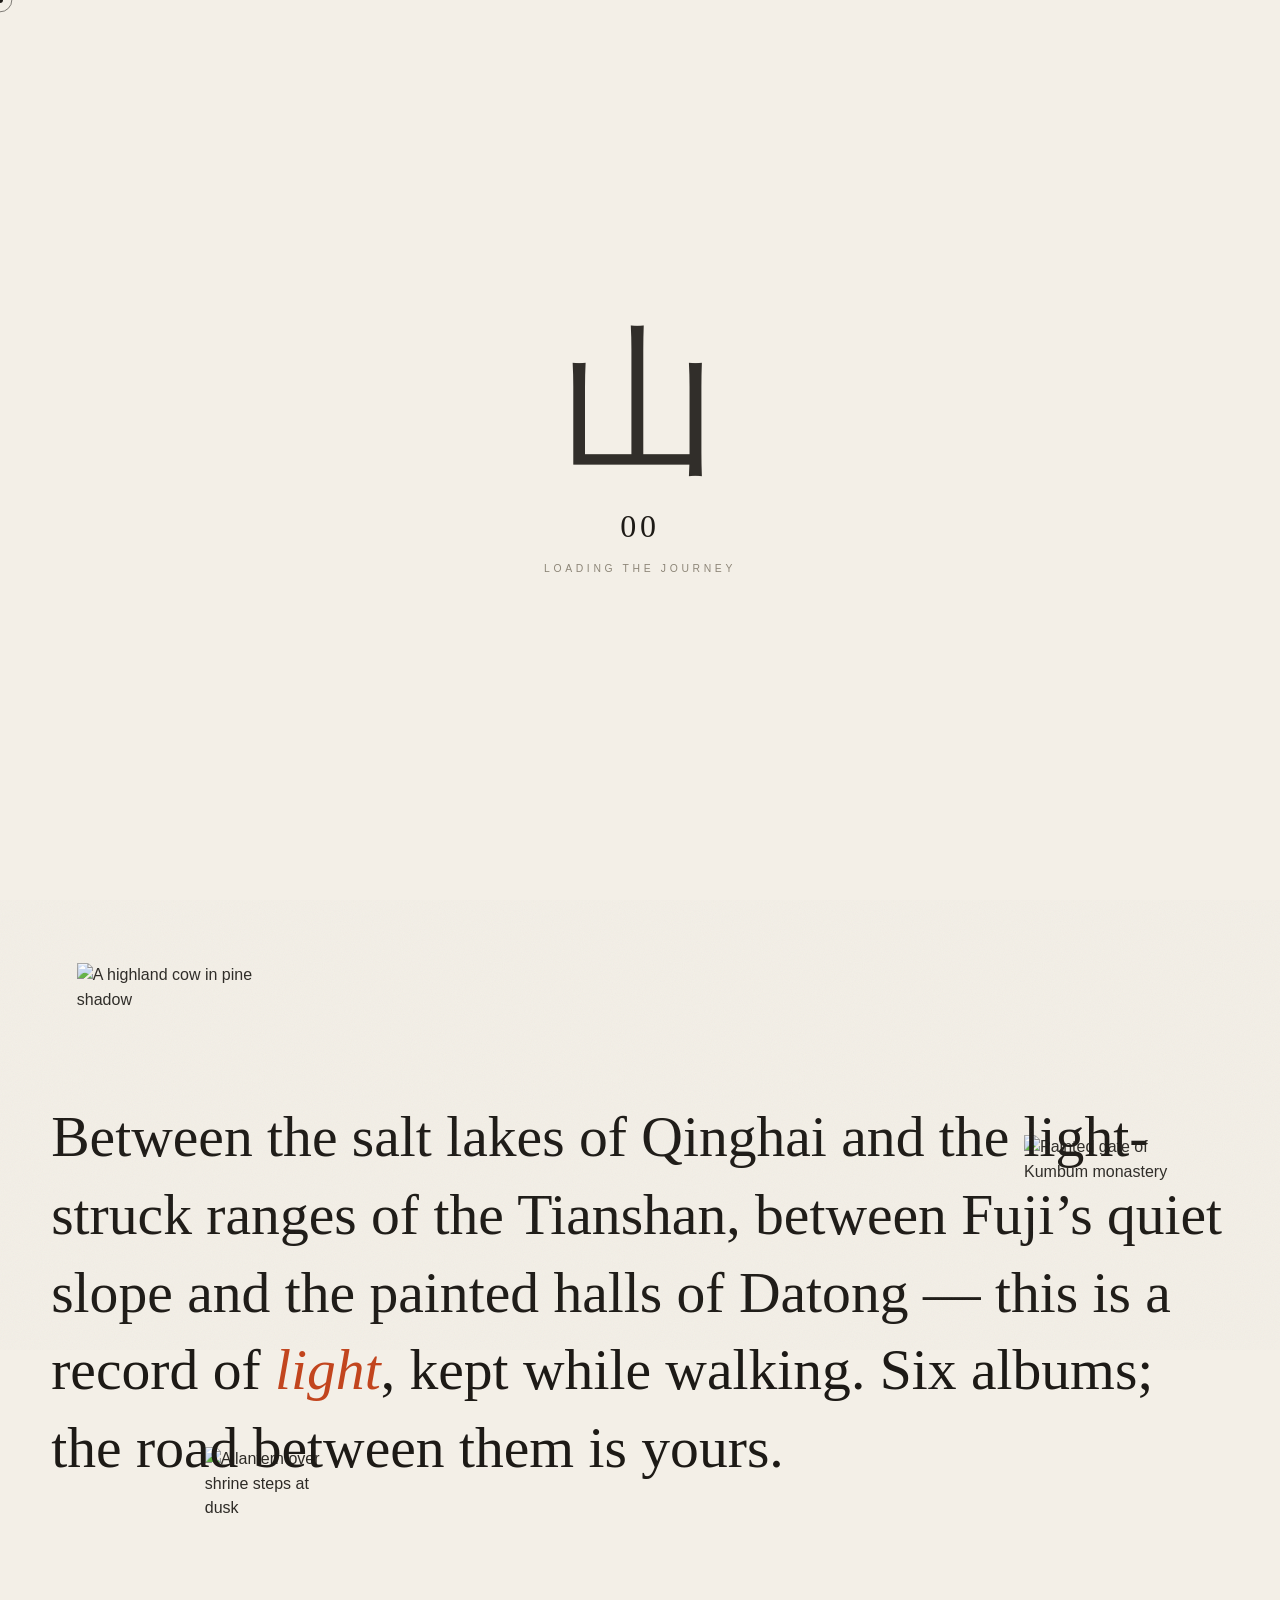
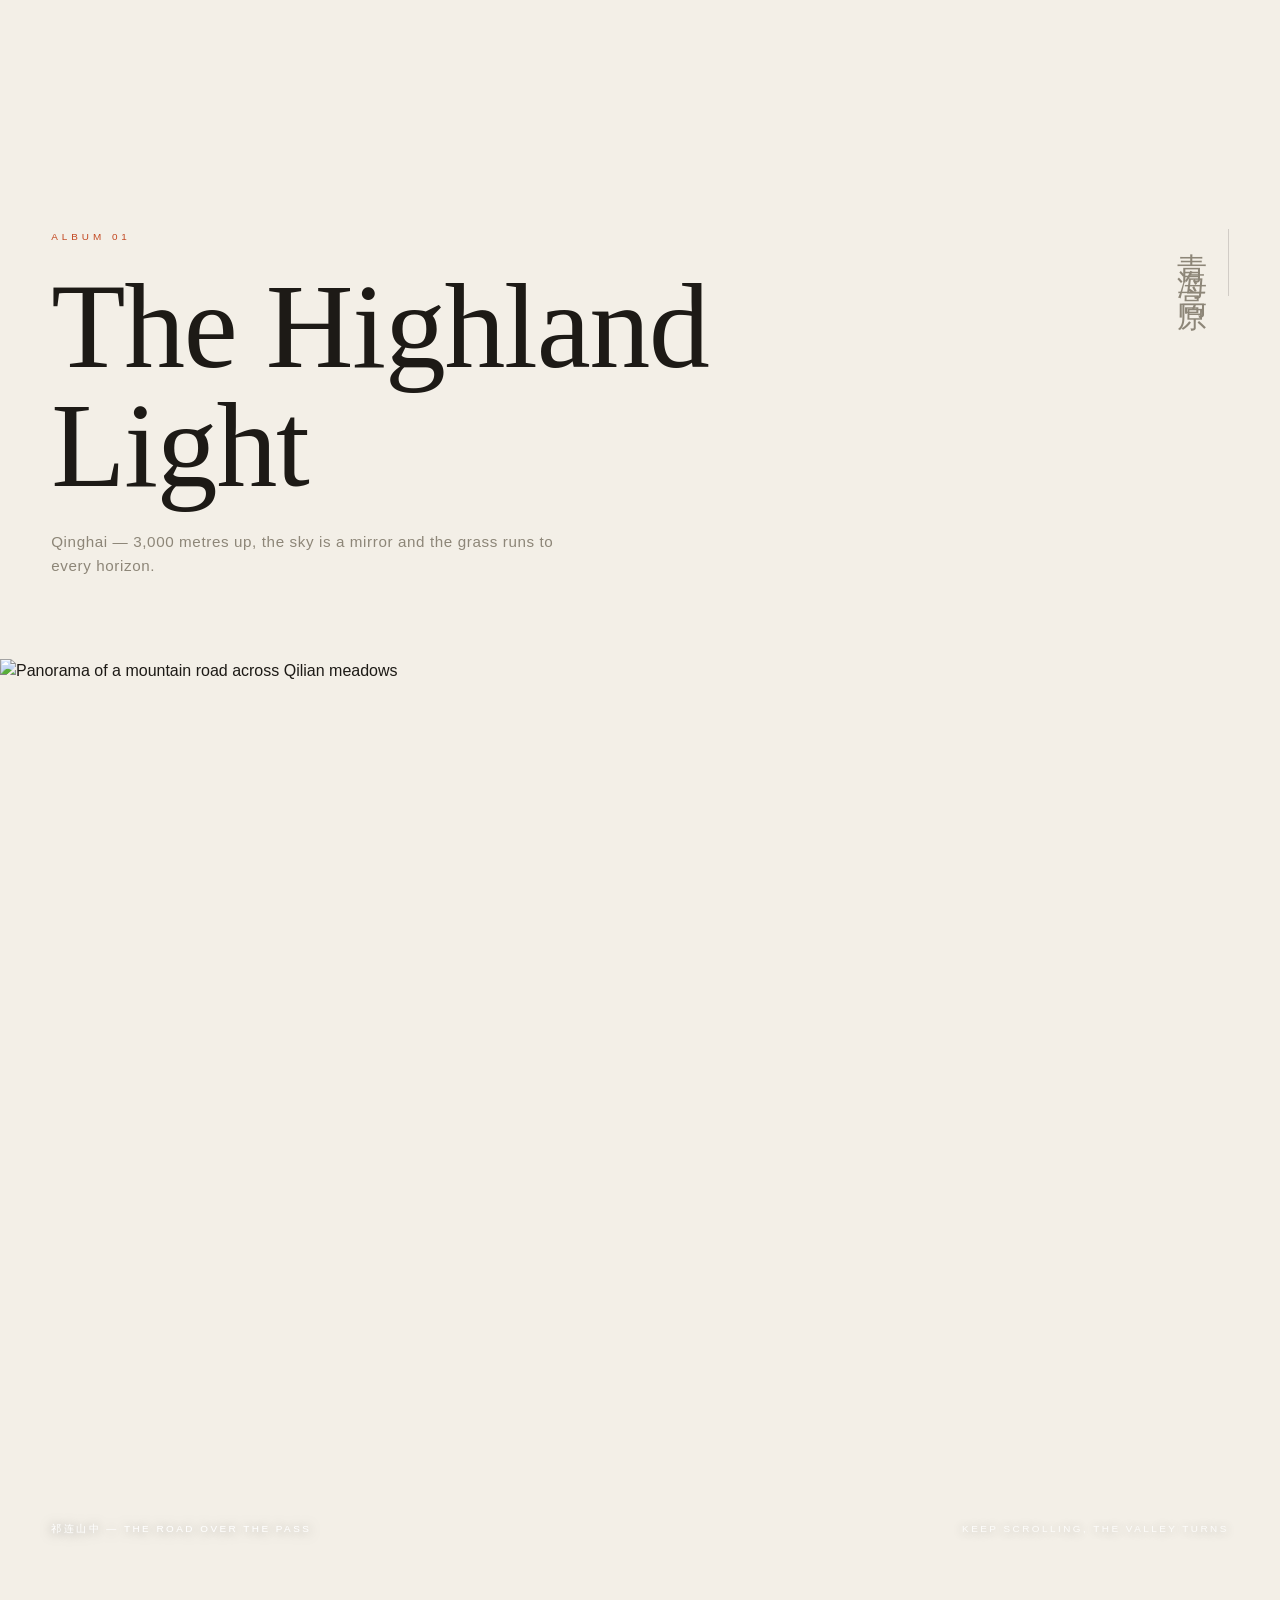
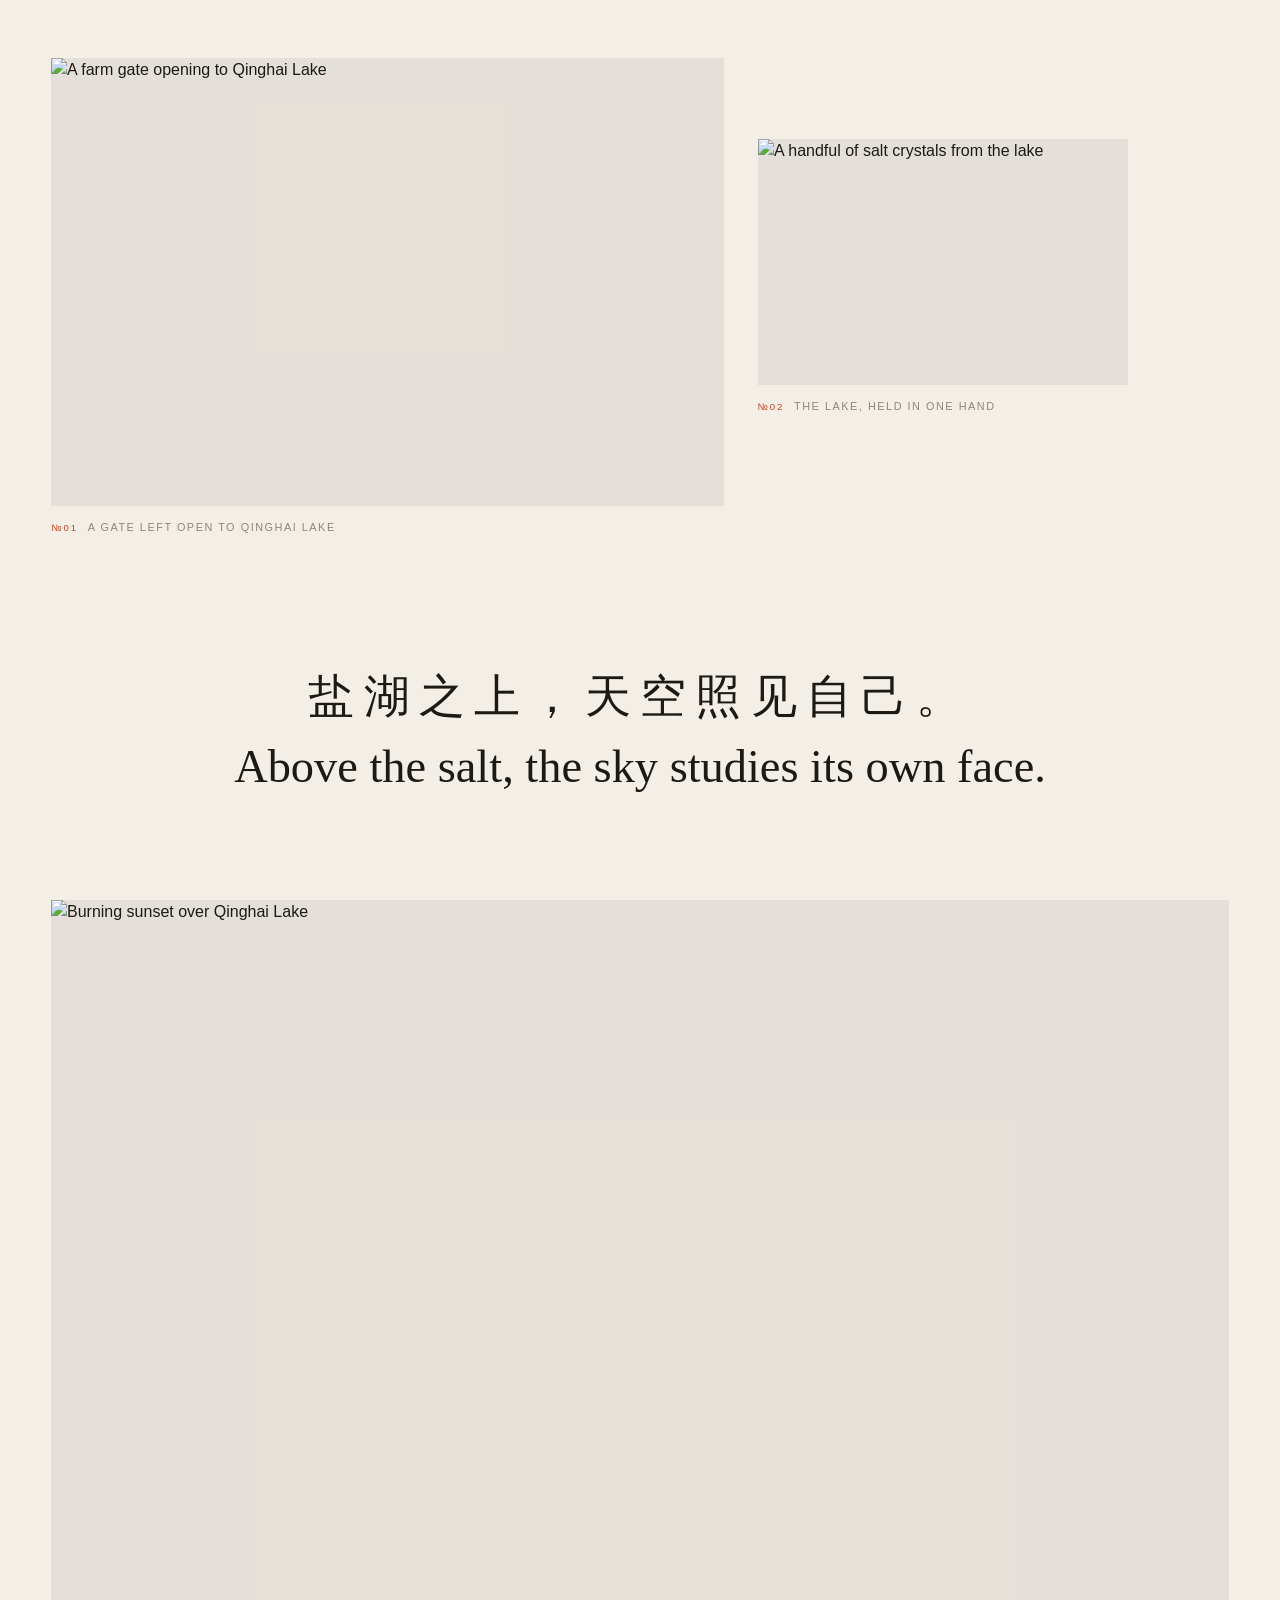
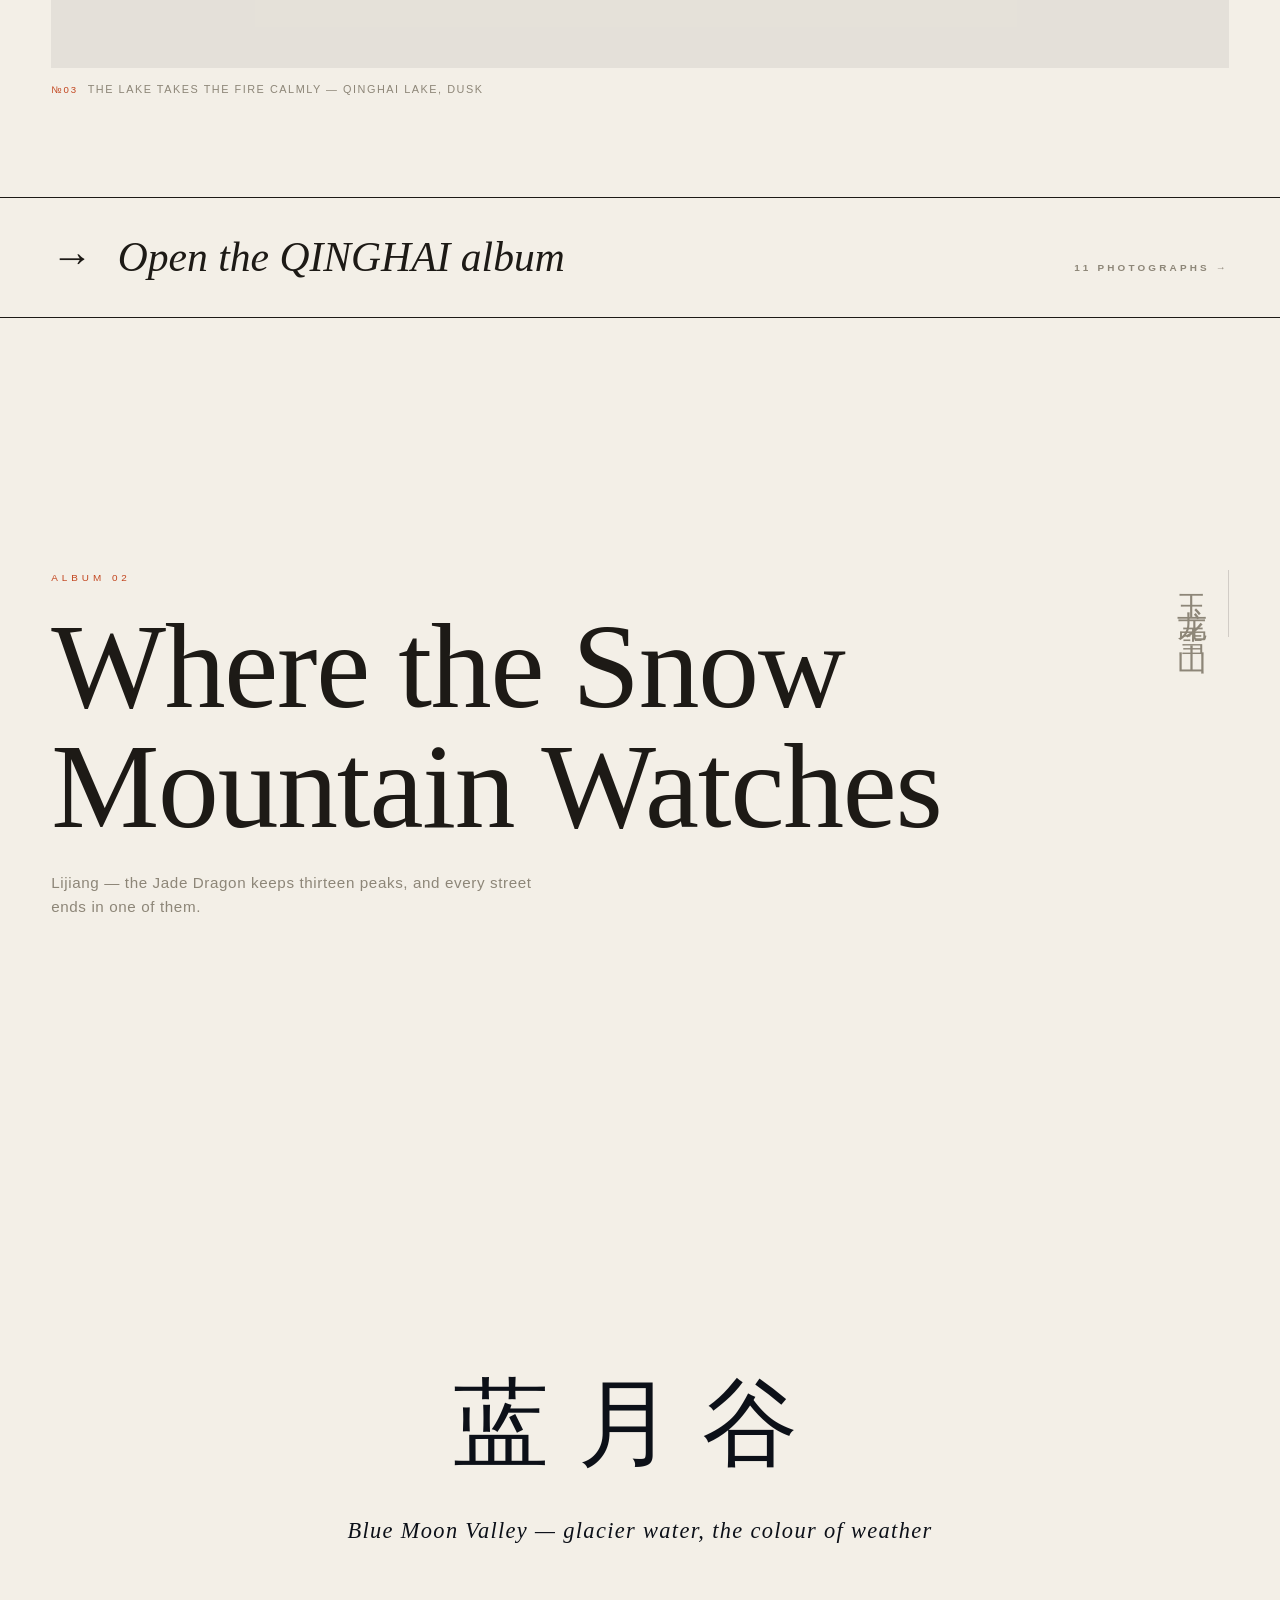
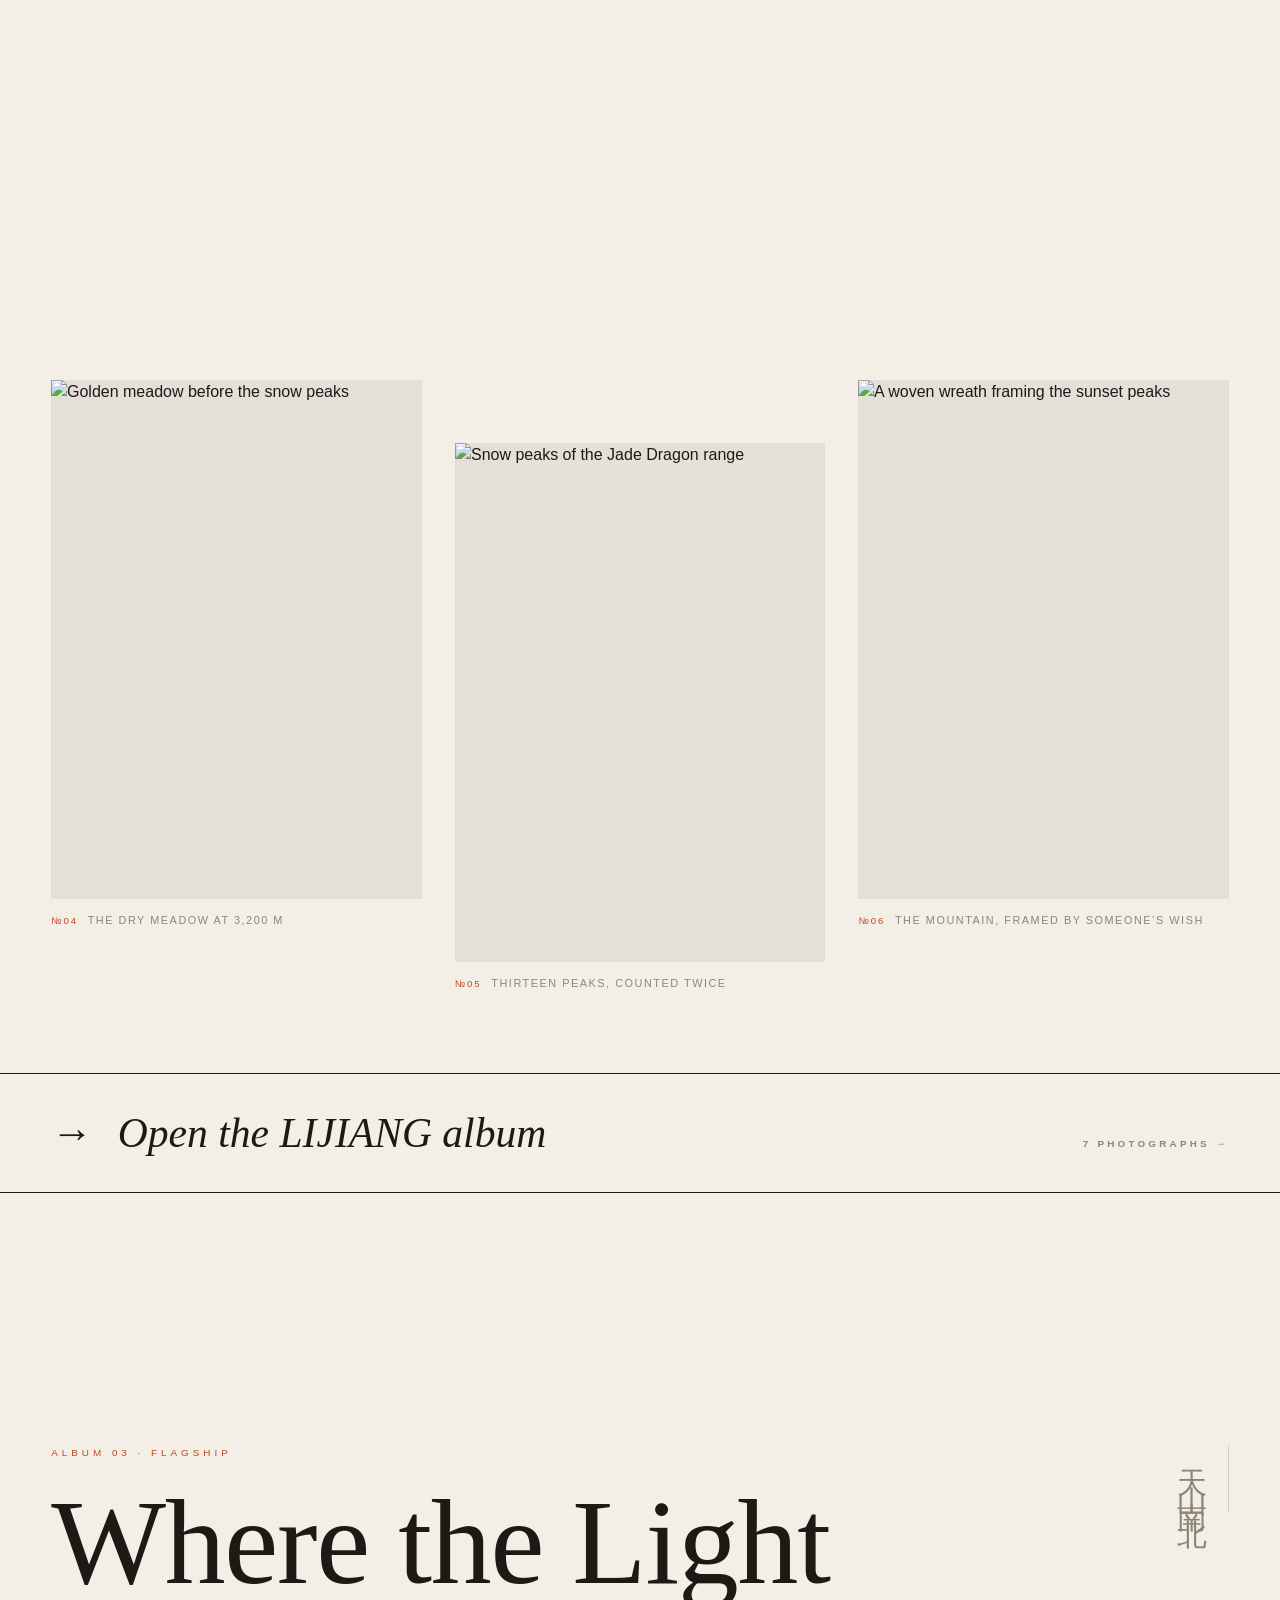
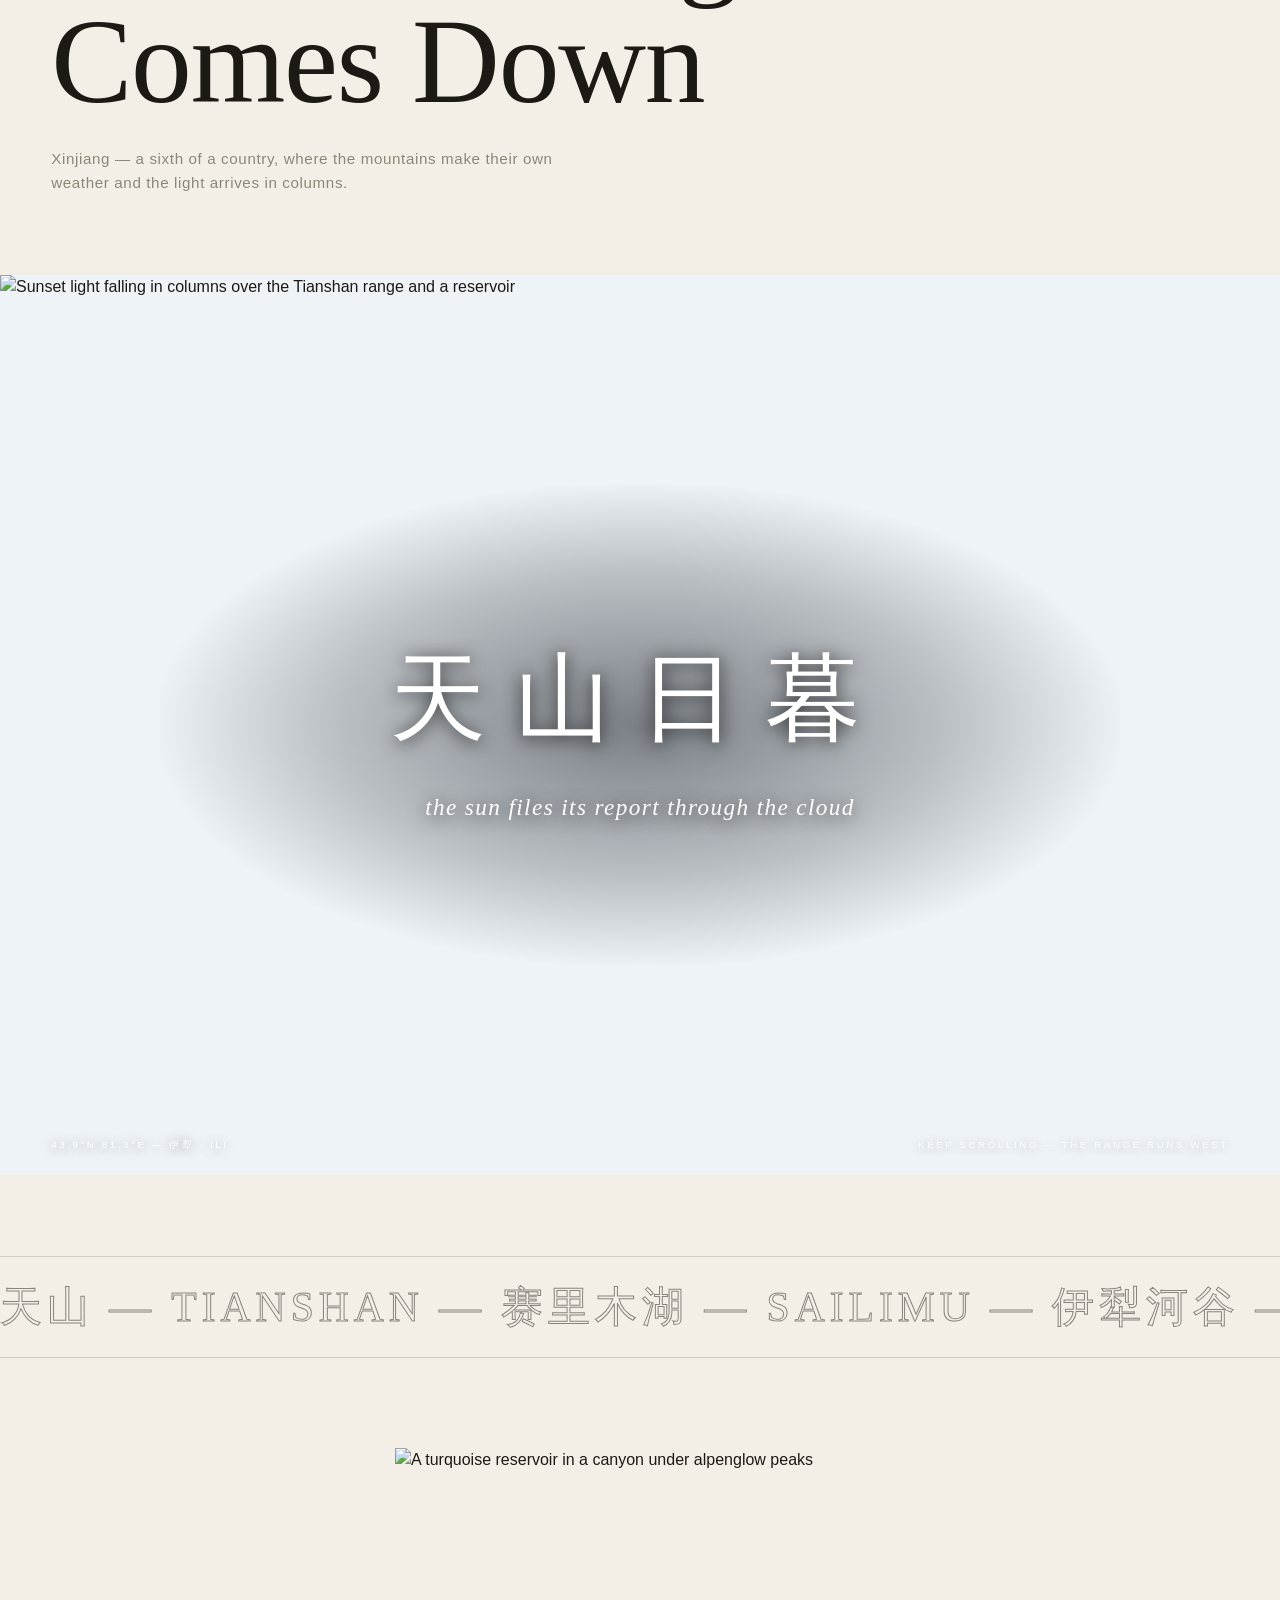
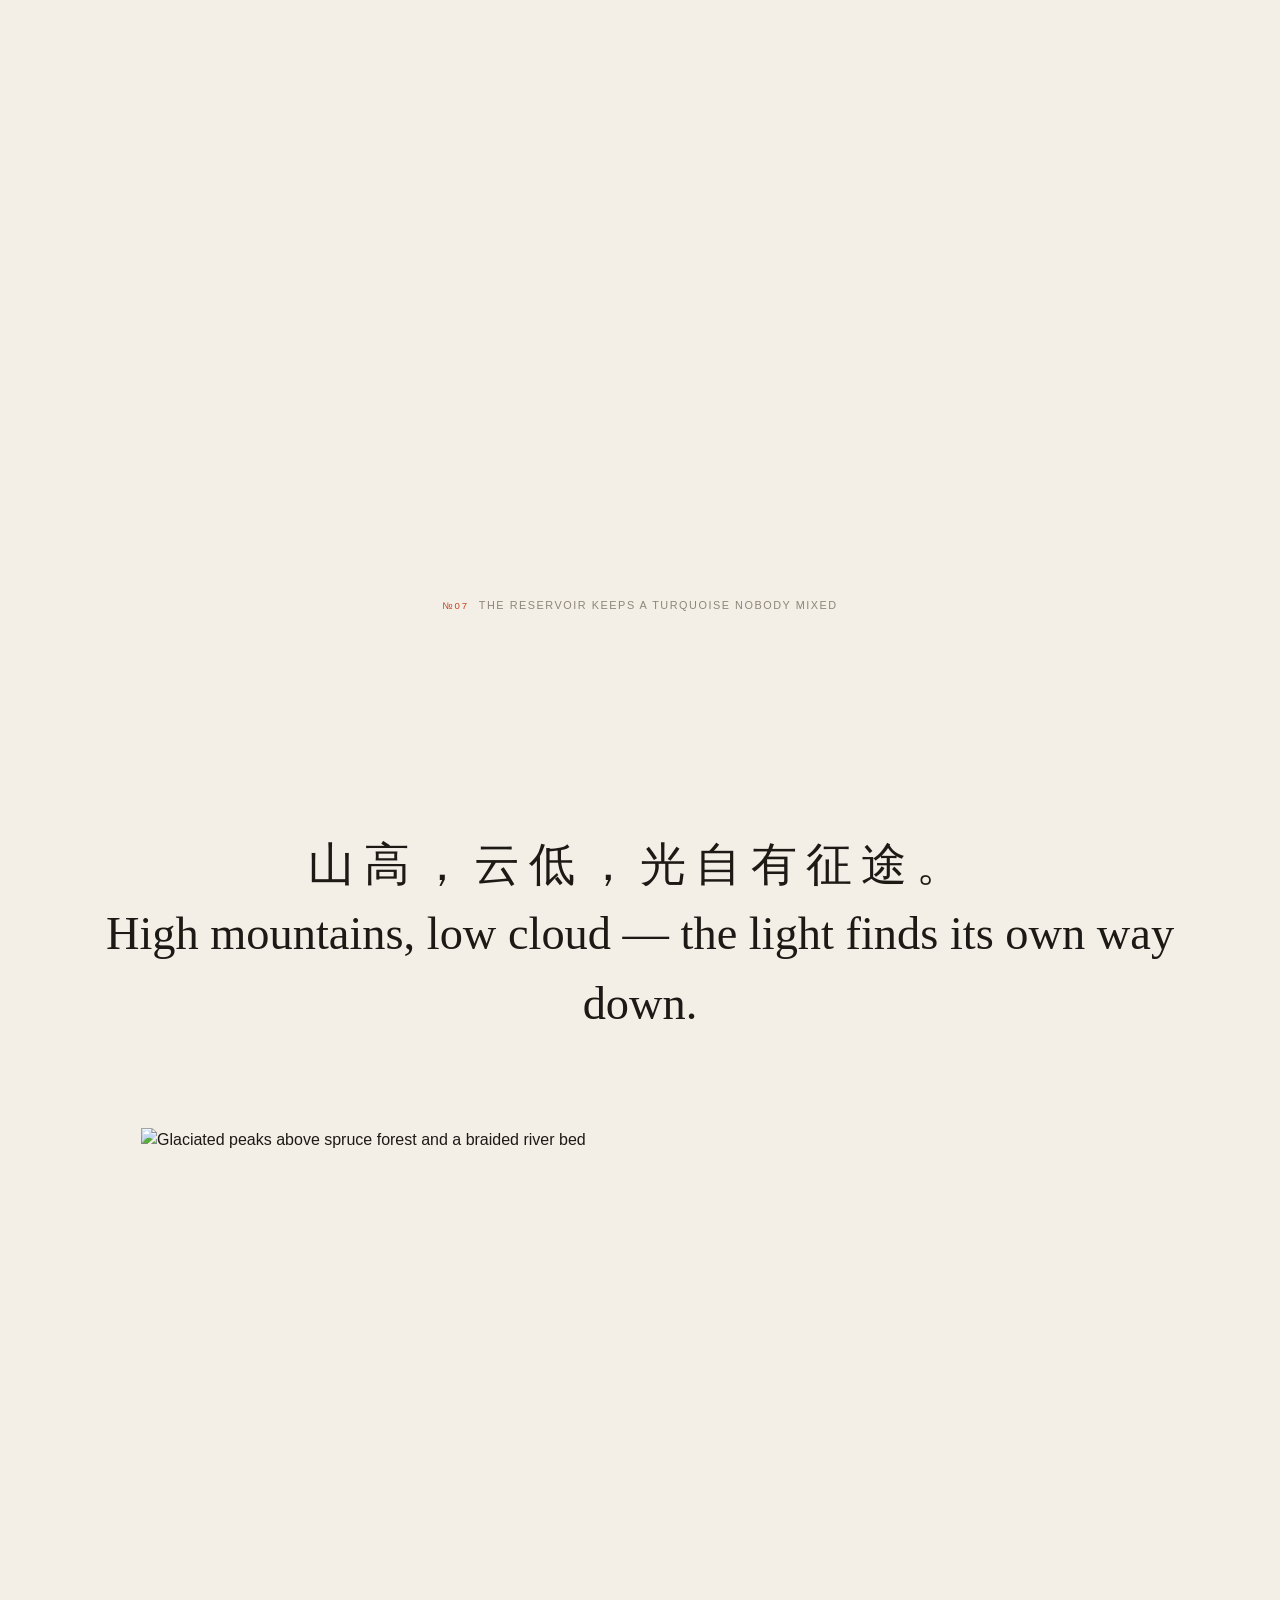
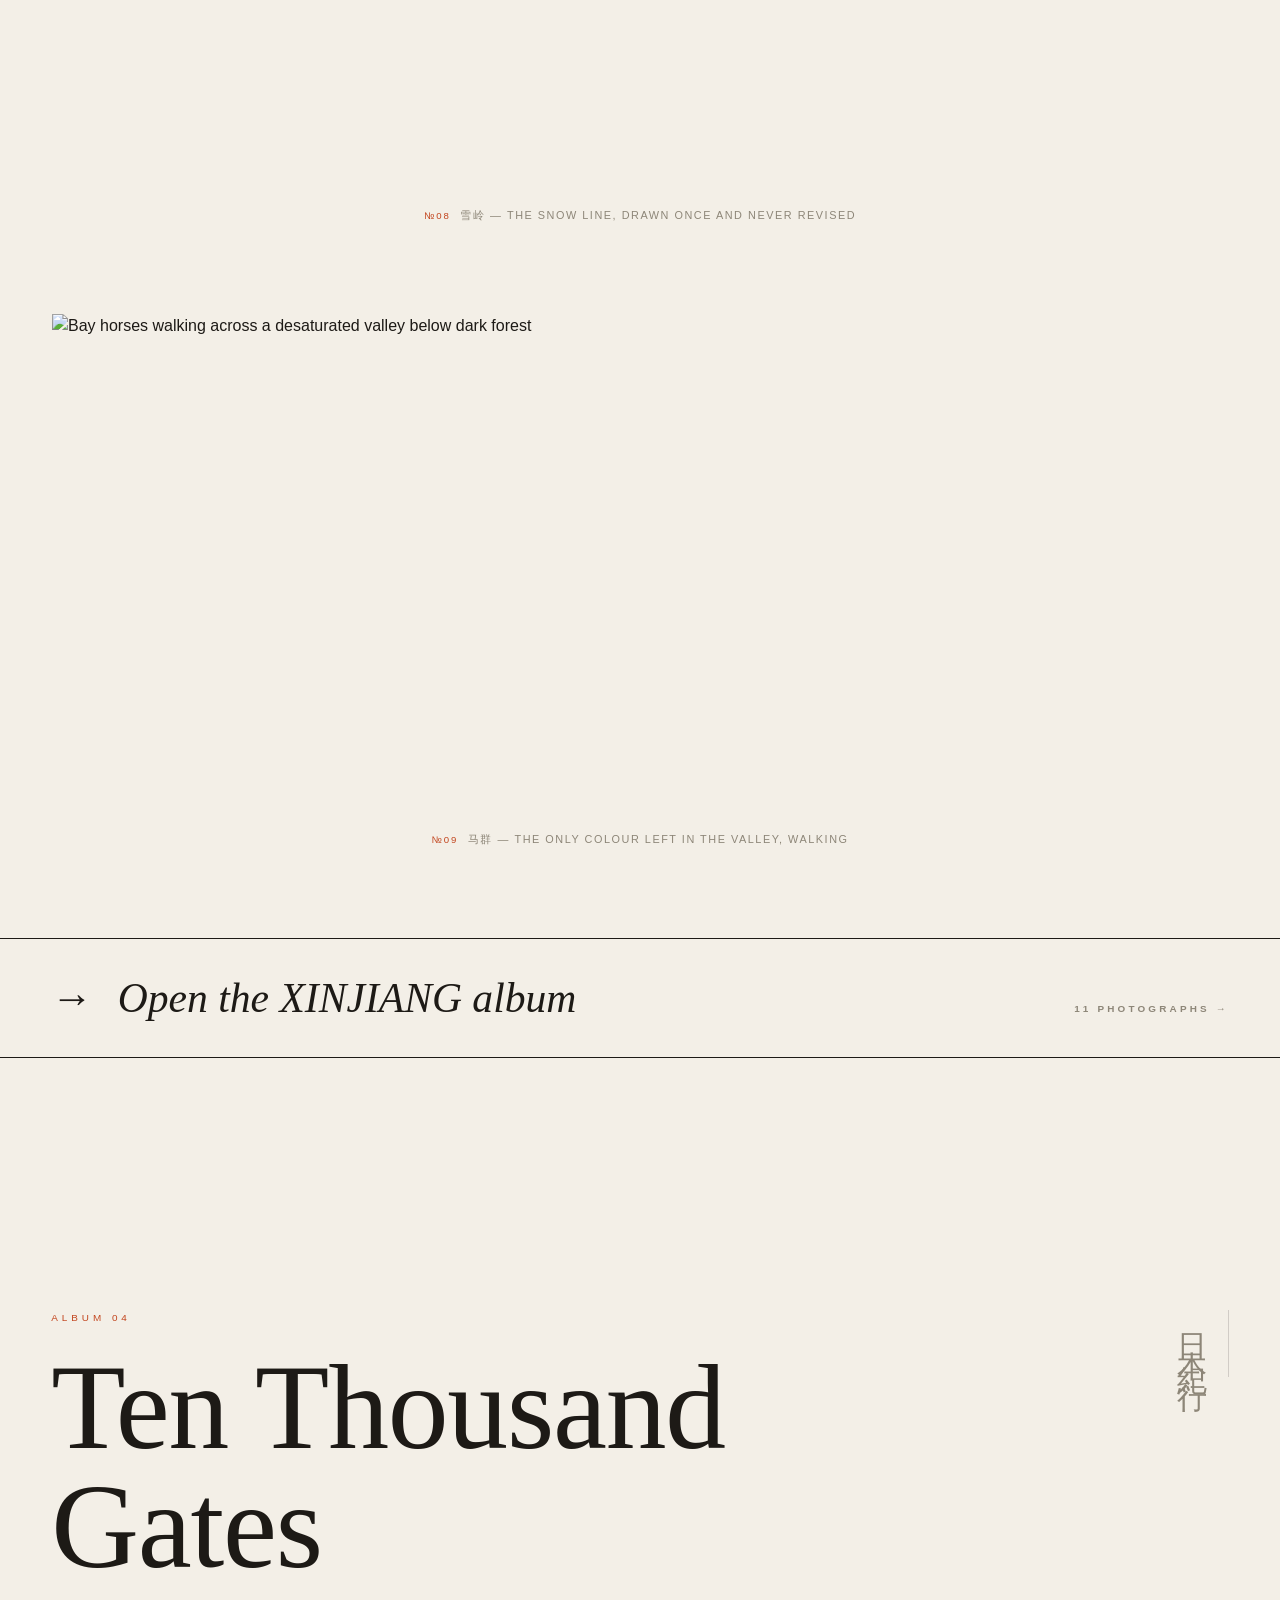
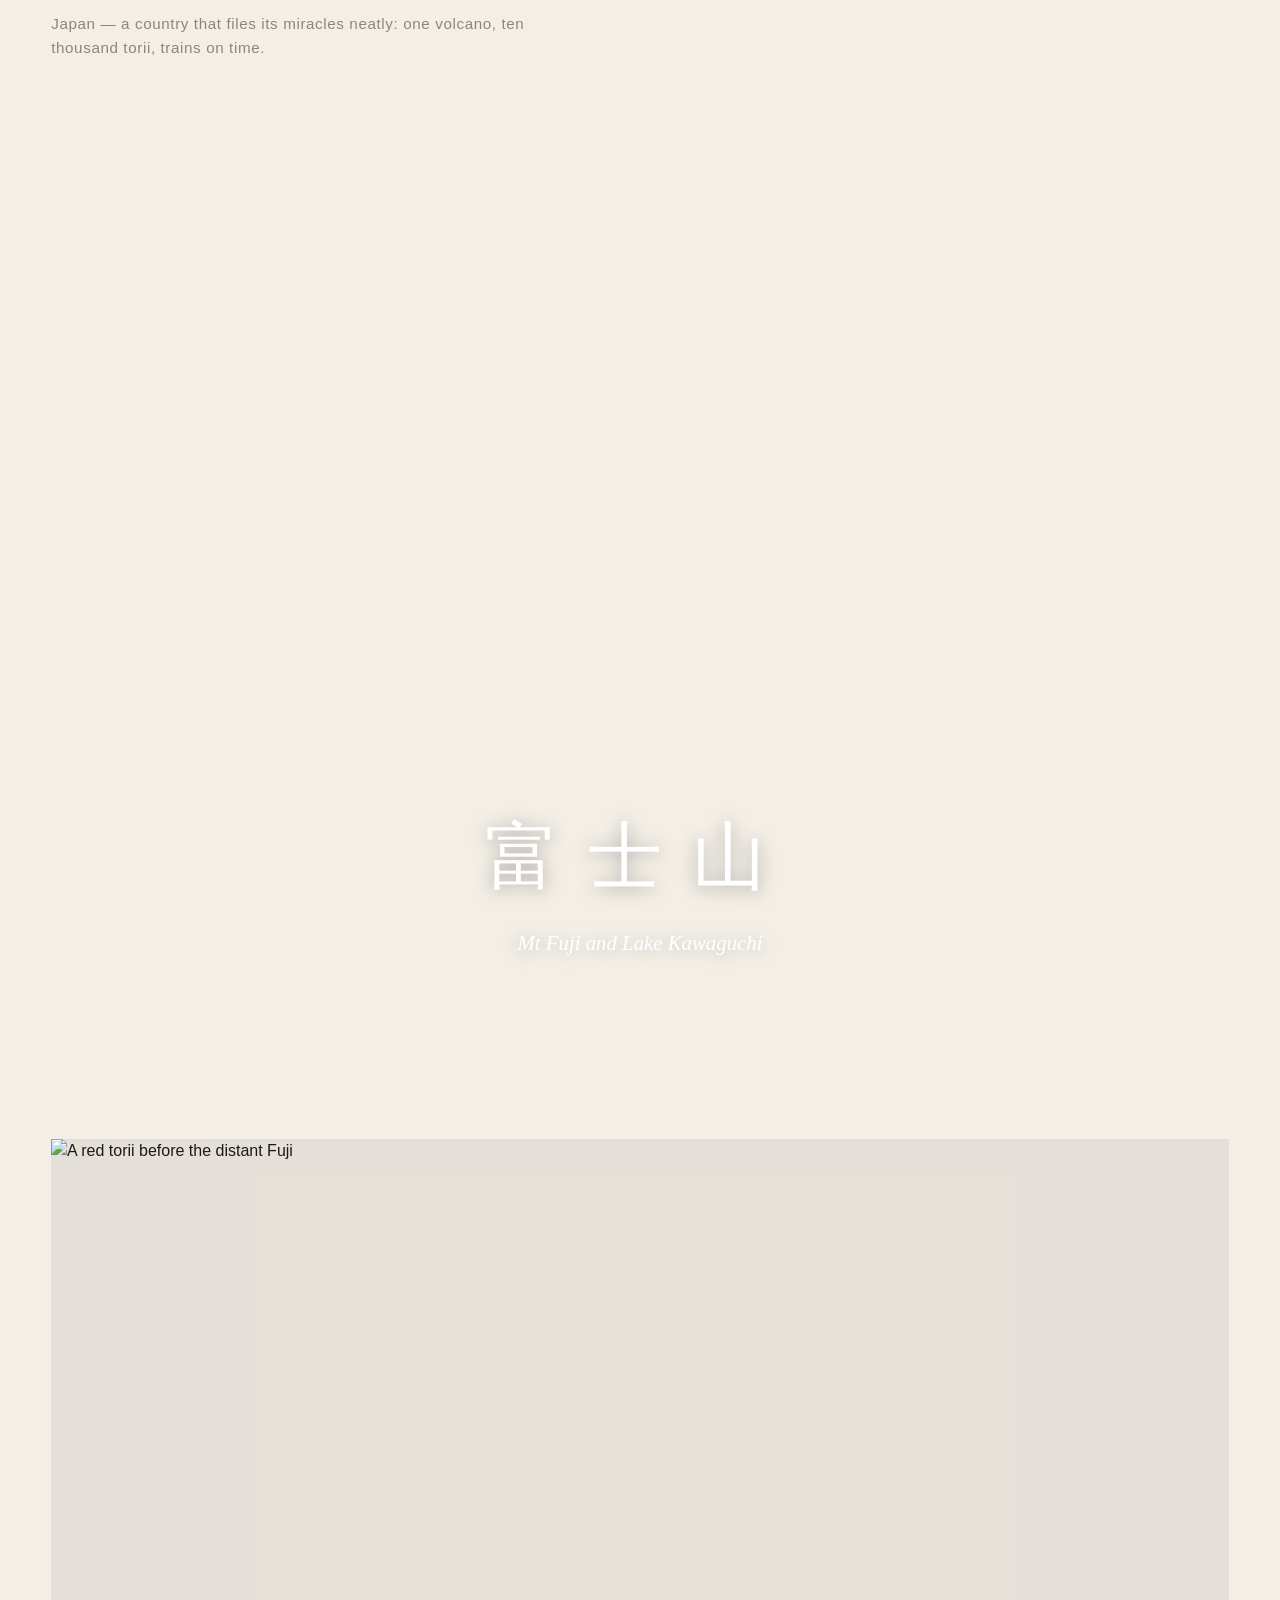
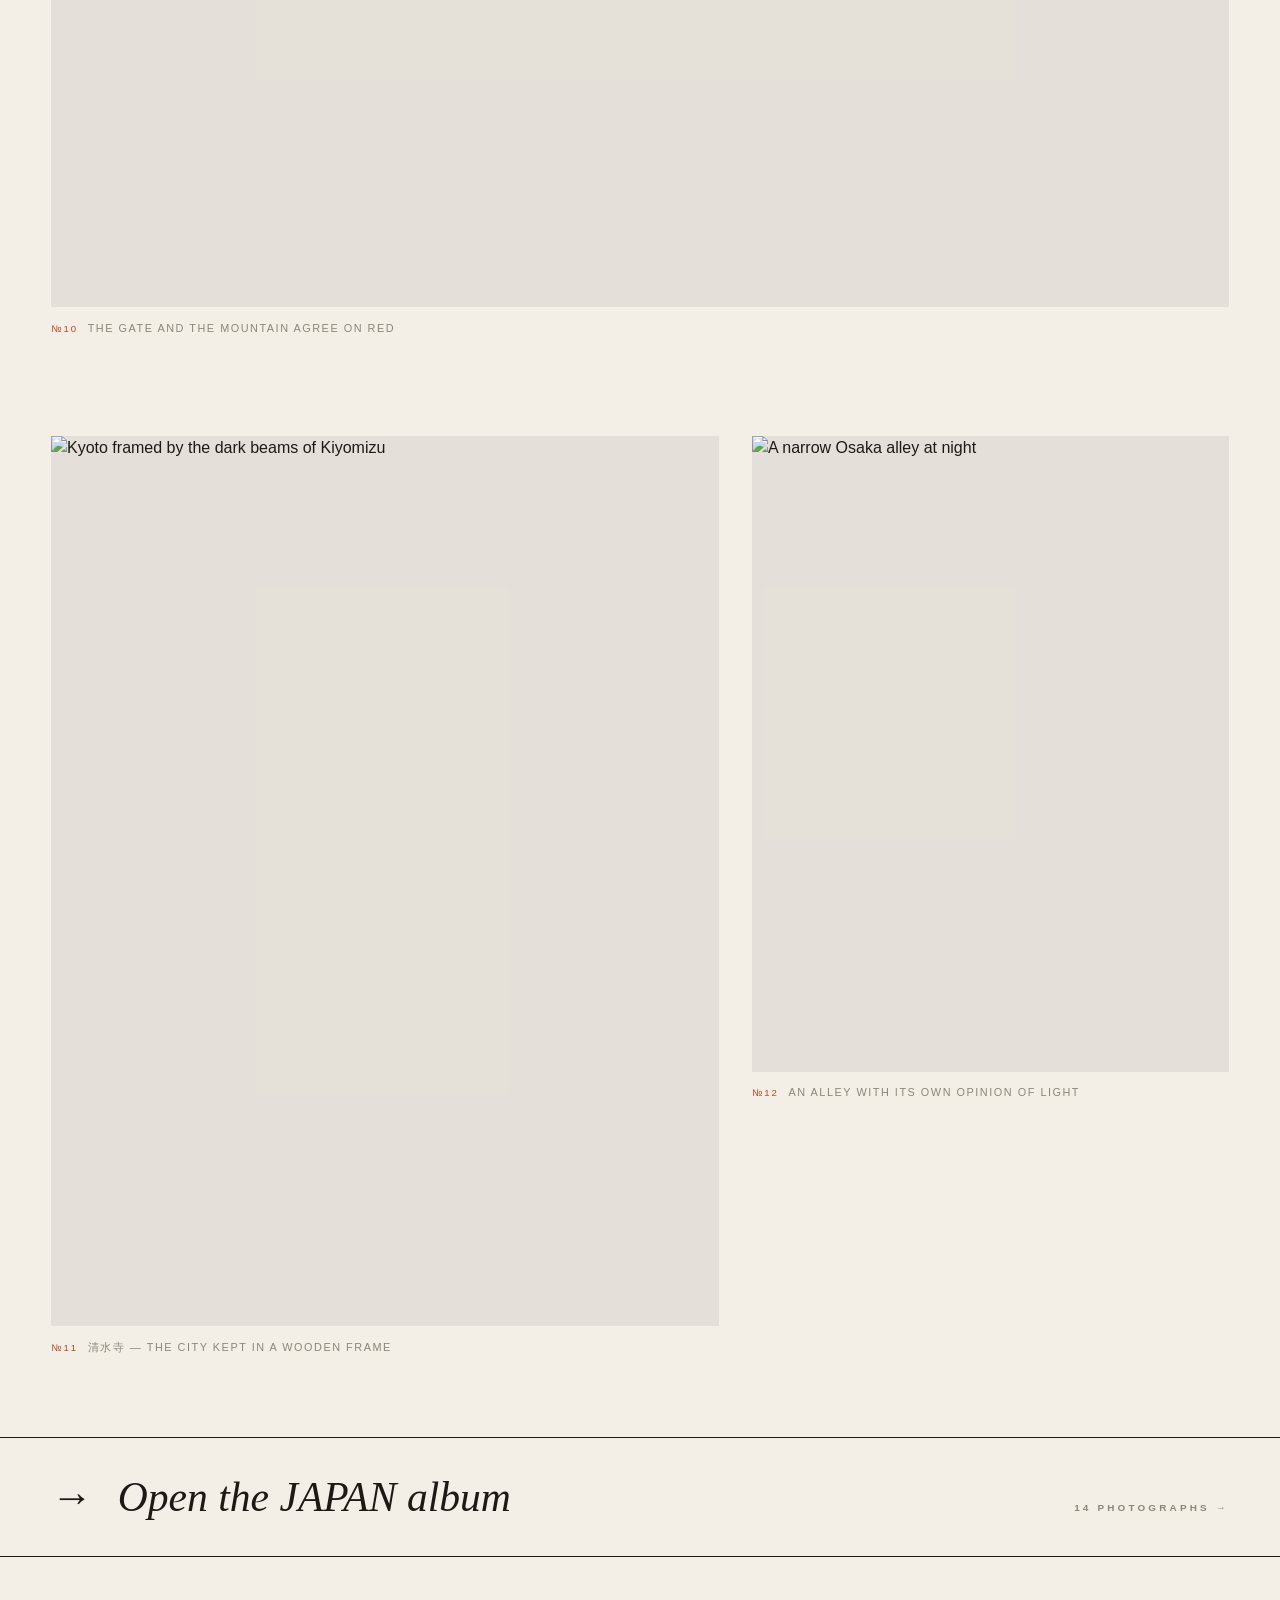
==== commit e7f59648: "jiocew" ====
--- a/index.html
+++ b/index.html
@@ -10,7 +10,7 @@
 <meta property="og:image" content="assets/img/chaka1.webp">
 <meta property="og:type" content="website">
 <link rel="icon" href="assets/img/favicon.png">
-<link rel="stylesheet" href="css/style.css?v=27">
+<link rel="stylesheet" href="css/style.css?v=28">
 </head>
 <body data-theme="light">
 
@@ -407,7 +407,7 @@
 <script src="libs/ScrollTrigger.min.js?v=2"></script>
 <script src="libs/lenis.min.js?v=2"></script>
 <script src="js/webgl.js?v=2"></script>
-<script src="js/main.js?v=4"></script>
+<script src="js/main.js?v=5"></script>
 <script src="js/xinjiang.js?v=9"></script>
 <script src="js/transition.js?v=3"></script>
 <script src="js/focus.js?v=3"></script>
--- a/css/style.css
+++ b/css/style.css
@@ -494,21 +494,28 @@
    The cap is per shape, because a 2:3 portrait and a 2.33:1 pano need very
    different room; min(vh, rem) also keeps it sane on very large displays. */
 .xj-plate { padding: 0 var(--pad); margin: clamp(3.5rem, 10vh, 7rem) 0; }
+/* The frame's box is DEFINITE — width is resolved from the height cap and the
+   photograph's own ratio, height then follows from aspect-ratio. That matters
+   for more than tidiness: these images are lazy, and a frame that sized itself
+   from the (not yet loaded) image collapsed to the caption, then grew ~1600px
+   when the files landed. Everything below inherited a stale scroll position,
+   which is what made the Fuji scene pin a screen early. A definite box is
+   reserved before the file arrives, so nothing shifts.
+   Because the box matches the image ratio exactly, `contain` fits it edge to
+   edge — still never cropped, and with no letterbox band either. */
 .xj-plate .ph-frame {
-  display: grid; place-items: center;
-  background: none;                 /* no letterbox band around the plate */
-}
-.xj-plate img {
-  width: auto; height: auto;
-  max-width: 100%;
-  max-height: var(--xj-cap);
-  object-fit: contain;
-}
+  aspect-ratio: var(--xj-ar);
+  width: min(100%, calc(var(--xj-cap) * var(--xj-ar)));
+  margin-inline: auto;
+  background: none;
+}
+.xj-plate img { width: 100%; height: 100%; object-fit: contain; }
 .xj-plate figcaption { justify-content: center; text-align: center; }
 
-.xj-portrait  { --xj-cap: min(84vh, 46rem); }
-.xj-landscape { --xj-cap: min(74vh, 42rem); }
-.xj-pano      { --xj-cap: min(56vh, 34rem); }
+/* --xj-ar is each plate's true ratio (w ÷ h of the source file) */
+.xj-portrait  { --xj-ar: 0.6665; --xj-cap: min(84vh, 46rem); }  /* 1833×2750 */
+.xj-landscape { --xj-ar: 1.4997; --xj-cap: min(74vh, 42rem); }  /* 2800×1867 */
+.xj-pano      { --xj-ar: 2.3339; --xj-cap: min(56vh, 34rem); }  /* 2600×1114 */
 
 /* On a portrait screen the width limit already does the work, so pull the
    height caps in — otherwise a tall frame fills the phone and the caption
